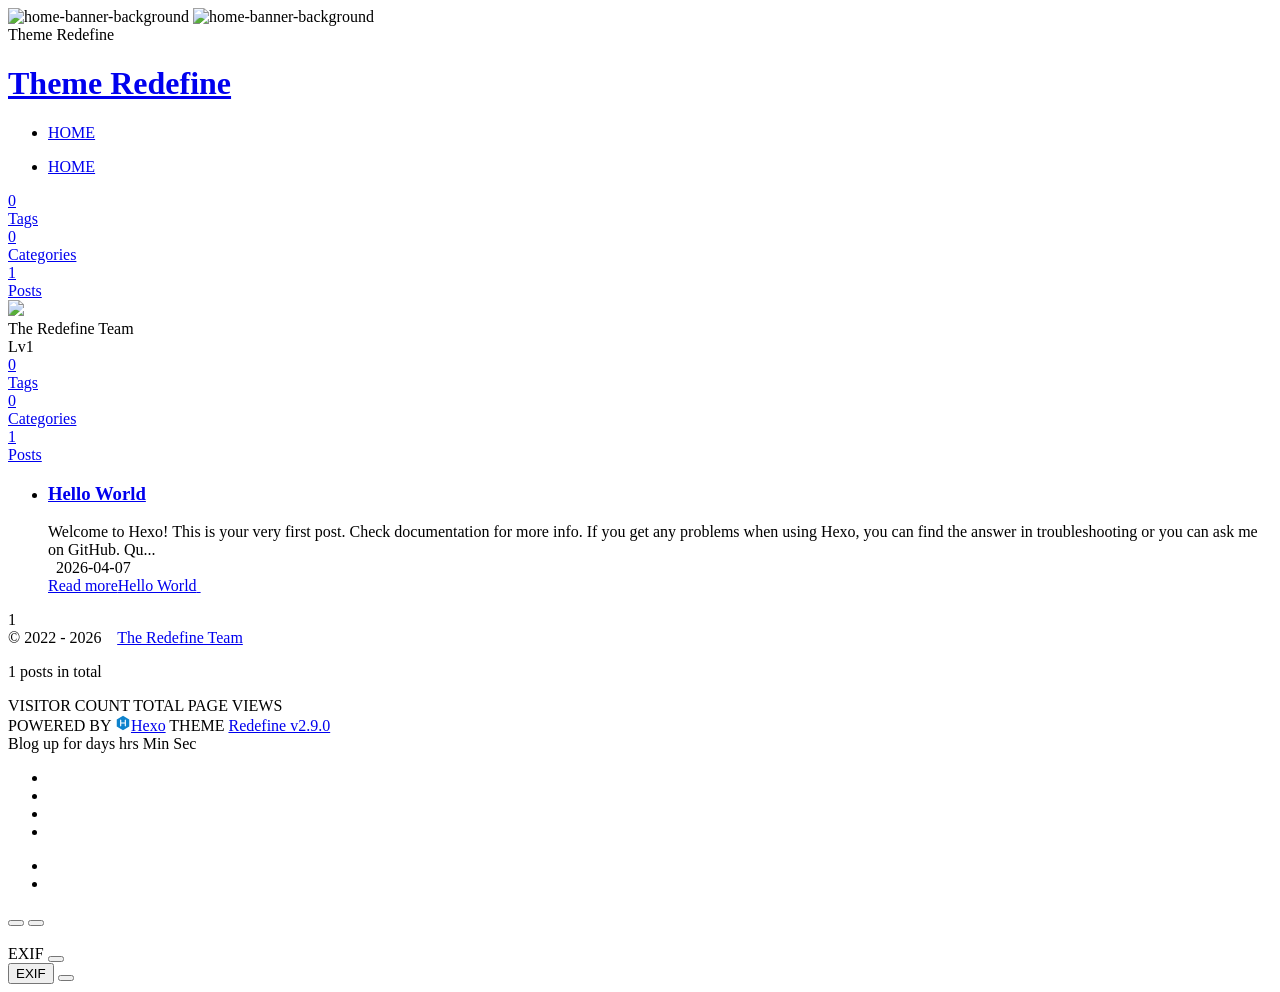
==== index.html @ cef22d6c "Site updated: 2026-04-07 10:39:09" ====
<!DOCTYPE html>
<html lang="en">
<head>
    <meta charset="utf-8">
    <meta name="viewport" content="width=device-width, initial-scale=1">
    <meta name="keywords" content="Hexo Theme Redefine">
    
    
    <meta name="author" content="The Redefine Team">
    
    <!-- Completely eliminate flash of wrong theme -->
    <script>
        (function() {
            const THEME_KEY = "REDEFINE-THEME-STATUS";
            const DARK = "dark", LIGHT = "light";
            
            // Get preferred theme
            function getTheme() {
                try {
                    const saved = localStorage.getItem(THEME_KEY);
                    if (saved) {
                        const { isDark } = JSON.parse(saved);
                        return isDark ? DARK : LIGHT;
                    }
                } catch (e) {}
                
                return matchMedia("(prefers-color-scheme: dark)").matches ? DARK : LIGHT;
            }
            
            // Apply theme to document
            function applyTheme(theme) {
                const isDark = theme === DARK;
                const root = document.documentElement;
                
                // Set classes for compatibility
                root.classList.add(theme);
                root.classList.remove(isDark ? LIGHT : DARK);
                root.style.colorScheme = theme;
            }
            
            // Initial application
            const theme = getTheme();
            applyTheme(theme);
            
            // Listen for system preference changes
            matchMedia("(prefers-color-scheme: dark)").addEventListener("change", ({ matches }) => {
                // Only update if using system preference (no localStorage entry)
                if (!localStorage.getItem(THEME_KEY)) {
                    applyTheme(matches ? DARK : LIGHT);
                }
            });
            
            // Set body classes ASAP (before DOMContentLoaded)
            (function() {
                const addBodyClass = () => {
                    const b = document.body;
                    if (!b) return false;
                    b.classList.add(theme + "-mode");
                    return true;
                };

                // Try immediately
                if (addBodyClass()) return;

                // Observe until body exists
                const mo = new MutationObserver(() => {
                    if (addBodyClass()) mo.disconnect();
                });
                mo.observe(document.documentElement, { childList: true, subtree: true });
            })();
        })();
    </script>
    
    <!-- preconnect -->
    <link rel="preconnect" href="https://fonts.googleapis.com">
    <link rel="preconnect" href="https://fonts.gstatic.com" crossorigin>

    
    <!--- Seo Part-->
    
    <link rel="canonical" href="https://auyuyi.github.io/test.website/"/>
    <meta name="robots" content="index,follow">
    <meta name="googlebot" content="index,follow">
    <meta name="revisit-after" content="1 days">
    
    
        
        <meta name="description" content="Hexo Theme Redefine, Redefine Your Hexo Journey.">
<meta property="og:type" content="website">
<meta property="og:title" content="Hexo">
<meta property="og:url" content="https://auyuyi.github.io/test.website/index.html">
<meta property="og:site_name" content="Hexo">
<meta property="og:description" content="Hexo Theme Redefine, Redefine Your Hexo Journey.">
<meta property="og:locale" content="en_US">
<meta property="og:image" content="https://auyuyi.github.io/images/redefine-og.webp">
<meta property="article:author" content="John Doe">
<meta name="twitter:card" content="summary">
<meta name="twitter:image" content="https://auyuyi.github.io/images/redefine-og.webp">
    
    
    <!--- Icon Part-->
    <link rel="icon" type="image/png" href="/test.website/images/redefine-favicon.svg" sizes="192x192">
    <link rel="apple-touch-icon" sizes="180x180" href="/test.website/images/redefine-favicon.svg">
    <meta name="theme-color" content="#A31F34">
    <link rel="shortcut icon" href="/test.website/images/redefine-favicon.svg">
    <!--- Page Info-->
    
    <title>
        
            Theme Redefine - Redefine Your Hexo Journey.
        
    </title>

    
<link rel="stylesheet" href="/test.website/fonts/Chillax/chillax.css">


    <!--- Inject Part-->
    

    
<link rel="stylesheet" href="/test.website/css/style.css">


    
        
<link rel="stylesheet" href="/test.website/css/build/tailwind.css">

    

    
<link rel="stylesheet" href="/test.website/fonts/GeistMono/geist-mono.css">

    
<link rel="stylesheet" href="/test.website/fonts/Geist/geist.css">

    <!--- Font Part-->
    
    
    
    
    
    

    <script id="hexo-configurations">
    window.config = {"hostname":"auyuyi.github.io","root":"/test.website/","language":"en"};
    window.theme = {"articles":{"style":{"font_size":"16px","line_height":1.5,"image_border_radius":"14px","image_alignment":"center","image_caption":false,"link_icon":true,"delete_mask":false,"title_alignment":"left","headings_top_spacing":{"h1":"3.2rem","h2":"2.4rem","h3":"1.9rem","h4":"1.6rem","h5":"1.4rem","h6":"1.3rem"}},"word_count":{"enable":true,"count":true,"min2read":true},"author_label":{"enable":true,"auto":false,"list":[]},"code_block":{"copy":true,"style":"mac","highlight_theme":{"light":"github","dark":"vs2015"},"font":{"enable":false,"family":null,"url":null}},"toc":{"enable":true,"max_depth":3,"number":false,"expand":true,"init_open":true},"copyright":{"enable":true,"default":"cc_by_nc_sa"},"lazyload":true,"pangu_js":false,"recommendation":{"enable":false,"title":"推荐阅读","limit":3,"mobile_limit":2,"placeholder":"/images/wallhaven-wqery6-light.webp","skip_dirs":[]}},"colors":{"primary":"#A31F34","secondary":null,"default_mode":"light"},"global":{"fonts":{"chinese":{"enable":false,"family":null,"url":null},"english":{"enable":false,"family":null,"url":null},"title":{"enable":false,"family":null,"url":null}},"content_max_width":"1000px","sidebar_width":"210px","hover":{"shadow":true,"scale":false},"scroll_progress":{"bar":false,"percentage":true},"website_counter":{"url":"https://cn.vercount.one/js","enable":true,"site_pv":true,"site_uv":true,"post_pv":true},"single_page":true,"preloader":{"enable":false,"custom_message":null},"side_tools":{"gear_rotation":true,"auto_expand":false},"open_graph":{"enable":true,"image":"/images/redefine-og.webp","description":"Hexo Theme Redefine, Redefine Your Hexo Journey."},"google_analytics":{"enable":false,"id":null}},"home_banner":{"enable":true,"style":"fixed","image":{"light":"/images/wallhaven-wqery6-light.webp","dark":"/images/wallhaven-wqery6-dark.webp"},"title":"Theme Redefine","subtitle":{"text":[],"hitokoto":{"enable":false,"show_author":false,"api":"https://v1.hitokoto.cn"},"typing_speed":100,"backing_speed":80,"starting_delay":500,"backing_delay":1500,"loop":true,"smart_backspace":true},"text_color":{"light":"#fff","dark":"#d1d1b6"},"text_style":{"title_size":"2.8rem","subtitle_size":"1.5rem","line_height":1.2},"custom_font":{"enable":false,"family":null,"url":null},"social_links":{"enable":false,"style":"default","links":[{"icon":"fa-brands fa-github","url":null},{"icon":"fa-brands fa-twitter","url":null},{"icon":"fa-solid fa-at","url":"you@example.com"},{"icon":"fa-brands fa-telegram","url":null},{"icon":"/images/custom-icon.svg","url":null}],"qrs":[{"icon":"fa-brands fa-weixin","qr":null},{"icon":"/images/custom-icon.svg","qr":null}]}},"plugins":{"feed":{"enable":false},"aplayer":{"enable":false,"type":"fixed","audios":[{"name":null,"artist":null,"url":null,"cover":null,"lrc":null}]},"mermaid":{"enable":false,"version":"11.4.1","theme":{"light":"default","dark":"dark"}}},"version":"2.9.0","navbar":{"auto_hide":false,"color":{"left":"#f78736","right":"#367df7","transparency":35},"width":{"home":"1200px","pages":"1000px"},"links":{"Home":{"path":"/","icon":"fa-regular fa-house"}},"search":{"enable":false,"preload":true}},"page_templates":{"friends_column":2,"tags_style":"blur","masonry":{"batch_size":12,"initial_batch_size":24}},"home":{"sidebar":{"enable":true,"position":"left","first_item":"menu","announcement":null,"show_on_mobile":true,"links":null},"article_date_format":"auto","excerpt_length":200,"categories":{"enable":true,"limit":3},"tags":{"enable":true,"limit":3}},"footer":{"runtime":true,"icon":"<i class=\"fa-solid fa-heart fa-beat\" style=\"--fa-animation-duration: 0.5s; color: #f54545\"></i>","start":"2022/8/17 11:45:14","statistics":true,"customize":null,"icp":{"enable":false,"number":null,"url":null}},"footerStart":"2022/8/17 11:45:14","mermaid":{"style":{"light":"default","dark":"dark"}}};
    window.lang_ago = {"second":"%s seconds ago","minute":"%s minutes ago","hour":"%s hours ago","day":"%s days ago","week":"%s weeks ago","month":"%s months ago","year":"%s years ago"};
    window.i18n = {"search":"Search...","toc":"On this page","prev":"Prev","next":"Next","prev_posts":"Prev posts","next_posts":"Next posts","page":"Page %d","recent_posts":"Recent Posts","share":"Share","powered_by":"POWERED BY %s","theme":"THEME","rss_feed":"RSS Feed","category":"Category","categories":"Categories","tag":"Tag","tags":"Tags","post":"Post","posts":"Posts","tagcloud":"Tag Cloud","comment":"Comment","comments":"Comments","home":"Home","archive":"Archive","archives":"Archives","top":"TOP","sticky":"Sticky","go-back-home":"Go Back Home","masonry_loading":"Loading photos...","image_viewer":"Image viewer","close":"Close","exif":{"title":"EXIF","cards":{"camera":"Camera","lens":"Lens","exposure":"Exposure","other":"Other"},"fields":{"make":"Brand","model":"Model","date_taken":"Date taken","lens_model":"Lens","focal_length":"Focal length","focus_mode":"Focus mode","shutter":"Shutter","aperture":"Aperture","iso":"ISO","exposure_program":"Exposure program","exposure_compensation":"Exposure compensation","metering_mode":"Metering mode","flash":"Flash","white_balance":"White balance","latitude":"Latitude","longitude":"Longitude","altitude":"Altitude"},"status":{"loading":"Loading...","no_exif":"No EXIF available","library_missing":"EXIF library not loaded","image_source_missing":"Image source unavailable","unavailable":"EXIF unavailable (blocked by CORS or missing metadata)","flag_unavailable":"EXIF unavailable"}},"about":"About","changelog":"Changelog","links":"Links","link":"Link","friends":"Friends","friend":"Friend","timeline":"Timeline","shuoshuo":"Shuoshuo","bookmarks":"Bookmarks","site_uv":"VISITOR COUNT","site_pv":"TOTAL PAGE VIEWS","read_more":"Read more","wordcount":"Words","min2read":"Mins","status":"Status","runtime":"Blog up for","days":"days","hours":"hrs","minutes":"Min","seconds":"Sec","optimized_by":"and Optimized by Evan","rights":"All Rights Reserved","site_posts":"%s posts in total","site_wordcount":"%s words in total","copyright":{"author":"Author","title":"Title","link":"Link","create_time":"Created at","update_time":"Updated at","license_title":"License","license_content":"This work is licensed under %s.","all_rights_reserved":"All Rights Reserved &#169; %s","public_domain":"This work is in the public domain."},"ago":{"second":"%s seconds ago","minute":"%s minutes ago","hour":"%s hours ago","day":"%s days ago","week":"%s weeks ago","month":"%s months ago","year":"%s years ago"},"create_time":"Created","update_time":"Updated","expired":"This post is written %s days ago, and the content may not be up to date."};
    window.data = {"masonry":false};
  </script>
    
    <!--- Fontawesome Part-->
    
<link rel="stylesheet" href="/test.website/fontawesome/fontawesome.min.css">

    
<link rel="stylesheet" href="/test.website/fontawesome/brands.min.css">

    
<link rel="stylesheet" href="/test.website/fontawesome/solid.min.css">

    
<link rel="stylesheet" href="/test.website/fontawesome/regular.min.css">

    
    
    
    
<meta name="generator" content="Hexo 8.1.1"></head>


<body>
	<div class="progress-bar-container">
	

	
	<span class="pjax-progress-bar"></span>
	<!--        <span class="swup-progress-icon">-->
	<!--            <i class="fa-solid fa-circle-notch fa-spin"></i>-->
	<!--        </span>-->
	
</div>

<main class="page-container" id="swup">

	
	
    <style>
        .home-banner-container {
            background: none !important;
        }
        .home-article-item,
        .sidebar-links,
        .sidebar-content,
        a.page-number,
        a.extend,
        .sidebar-links .links:hover,
        .right-bottom-tools,
        footer.footer {
            background-color: var(--background-color-transparent-80) !important;
        }
        .right-bottom-tools:hover,
        a.page-number:hover,
        a.extend:hover {
            background-color: var(--primary-color) !important;
        }
        .site-info,
        .home-article-sticky-label {
            background-color: var(--background-color-transparent-15) !important;
        }
        .home-article-sticky-label {
            backdrop-filter: none !important;
        }
    </style>
    <div class="home-banner-background transition-fade fixed top-0 left-0 w-screen h-screen scale-125 sm:scale-110 box-border will-change-transform bg-cover">
        <img src="/test.website/images/wallhaven-wqery6-light.webp" alt="home-banner-background" class="w-full h-full object-cover dark:hidden">
        <img src="/test.website/images/wallhaven-wqery6-dark.webp" alt="home-banner-background" class="w-full h-full object-cover hidden dark:block">
    </div>


<div class="home-banner-container flex justify-center items-center transition-fade relative">
    
    <div class="content mt-8 flex flex-col justify-center items-center transition-fade-down">
        <div class="description flex flex-col justify-center items-center w-screen font-medium text-center"
        
        >
            Theme Redefine
            
            
            
            
            
        </div>
        
    </div>
    <style>
        /* Mobile-specific QR code styles */
        .qr-toggle-item.qr-active .qr-popup {
            visibility: visible !important;
            opacity: 1 !important;
            transform: translateY(0) !important;
        }
        
        /* Prevent button from staying in focus/hover state on mobile */
        @media (hover: none) and (pointer: coarse) {
            .qr-toggle-item:focus,
            .qr-toggle-item:hover {
                background-color: transparent;
            }
            
            .qr-toggle-item .qr-trigger:focus,
            .qr-toggle-item .qr-trigger:hover {
                background-color: transparent;
                color: inherit;
            }
            
            /* Only show active state when explicitly toggled */
            .qr-popup {
                visibility: hidden !important;
                opacity: 0 !important;
            }
        }
    </style>
</div>

	

	<div class="main-content-container flex flex-col justify-between min-h-dvh">
		<div class="main-content-header">
			<header class="navbar-container px-6 md:px-12">
    <div class="navbar-content transition-navbar has-home-banner">
        <div class="left">
            
            <a class="logo-title" href="/test.website/">
                <h1>
                Theme Redefine
                </h1>
            </a>
        </div>

        <div class="right">
            <!-- PC -->
            <div class="desktop">
                <ul class="navbar-list">
                    
                        
                            

                            <li class="navbar-item">
                                <!-- Menu -->
                                <a class="active"
                                   href="/test.website/"
                                        >
                                    <i class="fa-regular fa-house fa-fw"></i>
                                    HOME
                                    
                                </a>

                                <!-- Submenu -->
                                
                            </li>
                    
                    
                </ul>
            </div>
            <!-- Mobile -->
            <div class="mobile">
                
                <div class="icon-item navbar-bar">
                    <div class="navbar-bar-middle"></div>
                </div>
            </div>
        </div>
    </div>

    <!-- Mobile sheet -->
    <div class="navbar-drawer h-dvh w-full absolute top-0 left-0 bg-background-color flex flex-col justify-between">
        <ul class="drawer-navbar-list flex flex-col px-4 justify-center items-start">
            
                
                    

                    <li class="drawer-navbar-item text-base my-1.5 flex flex-col w-full">
                        
                        <a class="py-1.5 px-2 flex flex-row items-center justify-between gap-1 hover:!text-primary active:!text-primary text-2xl font-semibold group border-b border-border-color hover:border-primary w-full active"
                           href="/test.website/"
                        >
                            <span>
                                HOME
                            </span>
                            
                                <i class="fa-regular fa-house fa-sm fa-fw"></i>
                            
                        </a>
                        

                        
                    </li>
            

            
            
        </ul>

        <div class="statistics flex justify-around my-2.5">
    <a class="item tag-count-item flex flex-col justify-center items-center w-20" href="/test.website/tags">
        <div class="number text-2xl sm:text-xl text-second-text-color font-semibold">0</div>
        <div class="label text-third-text-color text-sm">Tags</div>
    </a>
    <a class="item tag-count-item flex flex-col justify-center items-center w-20" href="/test.website/categories">
        <div class="number text-2xl sm:text-xl text-second-text-color font-semibold">0</div>
        <div class="label text-third-text-color text-sm">Categories</div>
    </a>
    <a class="item tag-count-item flex flex-col justify-center items-center w-20" href="/test.website/archives">
        <div class="number text-2xl sm:text-xl text-second-text-color font-semibold">1</div>
        <div class="label text-third-text-color text-sm">Posts</div>
    </a>
</div>
    </div>

    <div class="window-mask"></div>

</header>


		</div>

		<div class="main-content-body transition-fade-up">
			
			<div class="home-sidebar-container">
    <div class="sticky-container sticky">
        
        
            
            <div class="sidebar-content" >
                <div class="avatar flex justify-center">
    <img src="/test.website/images/redefine-avatar.svg">
</div>
                <div class="author flex flex-col justify-center my-2.5 mx-0">
    <div class="name">The Redefine Team</div>
    
        <div class="label">Lv1</div>
    
</div>
                <div class="statistics flex justify-around my-2.5">
    <a class="item tag-count-item flex flex-col justify-center items-center w-20" href="/test.website/tags">
        <div class="number text-2xl sm:text-xl text-second-text-color font-semibold">0</div>
        <div class="label text-third-text-color text-sm">Tags</div>
    </a>
    <a class="item tag-count-item flex flex-col justify-center items-center w-20" href="/test.website/categories">
        <div class="number text-2xl sm:text-xl text-second-text-color font-semibold">0</div>
        <div class="label text-third-text-color text-sm">Categories</div>
    </a>
    <a class="item tag-count-item flex flex-col justify-center items-center w-20" href="/test.website/archives">
        <div class="number text-2xl sm:text-xl text-second-text-color font-semibold">1</div>
        <div class="label text-third-text-color text-sm">Posts</div>
    </a>
</div>
            </div>
        

    </div>
</div>

			

			<div class="main-content">
				<div class="home-content-container">
    <ul class="home-article-list">
        
            <li class="home-article-item">

                

                

                
                <div class="flex flex-col gap-5 px-7 pb-7 pt-7">
                    <h3 class="home-article-title">
                        <a href="/test.website/2026/04/07/hello-world/">
                            Hello World
                        </a>
                    </h3>

                    <div class="home-article-content markdown-body">
                        
                            
                            Welcome to Hexo! This is your very first post. Check documentation for more info. If you get any problems when using Hexo, you can find the answer in troubleshooting or you can ask me on GitHub.
Qu...
                        
                    </div>

                    <div class="home-article-meta-info-container">
    <div class="home-article-meta-info">
        <span><i class="fa-solid fa-calendars"></i>&nbsp;
            <span class="home-article-date" data-date="Tue Apr 07 2026 10:11:32 GMT-0400">
                
                    2026-04-07
                
            </span>
        </span>
        
        
    </div>

    <a href="/test.website/2026/04/07/hello-world/">Read more<span class="seo-reader-text">Hello World</span>&nbsp;<i class="fa-solid fa-angle-right"></i></a>
</div>

                </div>
            </li>
        
    </ul>

    <div class="home-paginator px-7 py-5">
        <div class="paginator">
	<span class="page-number current">1</span>
</div>
  
    </div>
</div>

			</div>

			
		</div>

		<div class="main-content-footer">
			<footer class="footer mt-5 py-5 h-auto text-base text-third-text-color relative border-t-2 border-t-border-color">
    <div class="info-container py-3 text-center">
        
        <div class="text-center">
            &copy;
            
              <span>2022</span>
              -
            
            2026&nbsp;&nbsp;<i class="fa-solid fa-heart fa-beat" style="--fa-animation-duration: 0.5s; color: #f54545"></i>&nbsp;&nbsp;<a href="/test.website/">The Redefine Team</a>
            
                
                <p class="post-count space-x-0.5">
                    <span>
                        1 posts in total
                    </span>
                    
                </p>
            
        </div>
        
            <script data-swup-reload-script src="https://cn.vercount.one/js"></script>
            <div class="relative text-center lg:absolute lg:right-[20px] lg:top-1/2 lg:-translate-y-1/2 lg:text-right">
                
                    <span id="busuanzi_container_site_uv" class="lg:!block">
                        <span class="text-sm">VISITOR COUNT</span>
                        <span id="busuanzi_value_site_uv"></span>
                    </span>
                
                
                    <span id="busuanzi_container_site_pv" class="lg:!block">
                        <span class="text-sm">TOTAL PAGE VIEWS</span>
                        <span id="busuanzi_value_site_pv"></span>
                    </span>
                
            </div>
        
        <div class="relative text-center lg:absolute lg:left-[20px] lg:top-1/2 lg:-translate-y-1/2 lg:text-left">
            <span class="lg:block text-sm">POWERED BY <?xml version="1.0" encoding="utf-8"?><!DOCTYPE svg PUBLIC "-//W3C//DTD SVG 1.1//EN" "http://www.w3.org/Graphics/SVG/1.1/DTD/svg11.dtd"><svg class="relative top-[2px] inline-block align-baseline" version="1.1" id="圖層_1" xmlns="http://www.w3.org/2000/svg" xmlns:xlink="http://www.w3.org/1999/xlink" x="0px" y="0px" width="1rem" height="1rem" viewBox="0 0 512 512" enable-background="new 0 0 512 512" xml:space="preserve"><path fill="#0E83CD" d="M256.4,25.8l-200,115.5L56,371.5l199.6,114.7l200-115.5l0.4-230.2L256.4,25.8z M349,354.6l-18.4,10.7l-18.6-11V275H200v79.6l-18.4,10.7l-18.6-11v-197l18.5-10.6l18.5,10.8V237h112v-79.6l18.5-10.6l18.5,10.8V354.6z"/></svg><a target="_blank" class="text-base" href="https://hexo.io">Hexo</a></span>
            <span class="text-sm lg:block">THEME&nbsp;<a class="text-base" target="_blank" href="https://github.com/EvanNotFound/hexo-theme-redefine">Redefine v2.9.0</a></span>
        </div>
        
        
            <div>
                Blog up for <span class="odometer" id="runtime_days" ></span> days <span class="odometer" id="runtime_hours"></span> hrs <span class="odometer" id="runtime_minutes"></span> Min <span class="odometer" id="runtime_seconds"></span> Sec
            </div>
        
        
            <script data-swup-reload-script>
                try {
                    function odometer_init() {
                    const elements = document.querySelectorAll('.odometer');
                    elements.forEach(el => {
                        new Odometer({
                            el,
                            format: '( ddd).dd',
                            duration: 200
                        });
                    });
                    }
                    odometer_init();
                } catch (error) {}
            </script>
        
        
        
    </div>  
</footer>
		</div>
	</div>

	

	<div class="right-side-tools-container">
		<div class="side-tools-container">
	<ul class="hidden-tools-list">
		<li class="right-bottom-tools tool-font-adjust-plus flex justify-center items-center">
			<i class="fa-regular fa-magnifying-glass-plus"></i>
		</li>

		<li class="right-bottom-tools tool-font-adjust-minus flex justify-center items-center">
			<i class="fa-regular fa-magnifying-glass-minus"></i>
		</li>

		<li class="right-bottom-tools tool-dark-light-toggle flex justify-center items-center">
			<i class="fa-regular fa-moon"></i>
		</li>

		<!-- rss -->
		

		

		<li class="right-bottom-tools tool-scroll-to-bottom flex justify-center items-center">
			<i class="fa-regular fa-arrow-down"></i>
		</li>
	</ul>

	<ul class="visible-tools-list">
		<li class="right-bottom-tools toggle-tools-list flex justify-center items-center">
			<i class="fa-regular fa-cog fa-spin"></i>
		</li>
		
		<li class="right-bottom-tools tool-scroll-to-top flex justify-center items-center">
			<i class="arrow-up fas fa-arrow-up"></i>
			<span class="percent"></span>
		</li>
		
		
	</ul>
</div>
	</div>

	<div class="image-viewer-container" role="dialog" aria-modal="true" aria-label="Image viewer">
	<button class="image-viewer-close" type="button" aria-label="Close">
		<i class="fa-solid fa-xmark"></i>
	</button>
	<button class="image-viewer-prev" type="button" aria-label="Prev">
		<i class="fa-solid fa-chevron-left"></i>
	</button>
	<div class="image-viewer-frame">
		<img src="" alt="">
	</div>
	<div class="image-viewer-exif-panel hidden absolute left-1/2 bottom-20 -translate-x-1/2 w-[min(92vw,420px)] max-h-[60vh] overflow-hidden rounded-2xl bg-background-color-transparent-80 p-4 text-left shadow-redefine-flat backdrop-blur-md" role="dialog" aria-label="EXIF" aria-hidden="true">
		<div class="flex items-center justify-between mb-3">
			<span class="text-sm font-semibold text-first-text-color">EXIF</span>
			<button class="image-viewer-exif-close flex h-8 w-8 items-center justify-center rounded-full bg-background-color-transparent-80 text-first-text-color transition hover:bg-background-color-transparent-40" type="button" aria-label="Close">
				<i class="fa-solid fa-xmark text-[0.65rem]"></i>
			</button>
		</div>
		<div class="image-viewer-exif-cards grid grid-cols-1 sm:grid-cols-2 gap-3 max-h-[50vh] overflow-y-auto pr-1 scrollbar-hide"></div>
		<template class="image-viewer-exif-card-template">
			<div class="rounded-lg bg-background-color-transparent-40 px-3 py-2">
				<div class="image-viewer-exif-card-header flex items-center gap-2 mb-1">
					<i class="image-viewer-exif-card-icon fa-solid fa-circle-info text-xs text-third-text-color"></i>
					<div class="image-viewer-exif-card-title text-xs font-semibold text-first-text-color"></div>
				</div>
				<div class="image-viewer-exif-card-items flex flex-col gap-1"></div>
			</div>
		</template>
	</div>
	<button class="image-viewer-exif-toggle flex items-center gap-2 hidden absolute left-1/2 bottom-6 -translate-x-1/2 rounded-full border border-border-color bg-background-color-transparent-80 px-4 py-2 text-first-text-color backdrop-blur-md transition hover:bg-background-color-transparent-40" type="button" aria-label="EXIF" aria-expanded="false">
		<i class="fa-solid fa-circle-info text-xs"></i>
		<span class="text-xs font-semibold uppercase tracking-wider">EXIF</span>
	</button>
	<button class="image-viewer-next" type="button" aria-label="Next">
		<i class="fa-solid fa-chevron-right"></i>
	</button>
</div>


	

</main>



<script src="/test.website/js/build/libs/Swup.min.js"></script>

<script src="/test.website/js/build/libs/SwupSlideTheme.min.js"></script>

<script src="/test.website/js/build/libs/SwupScriptsPlugin.min.js"></script>

<script src="/test.website/js/build/libs/SwupProgressPlugin.min.js"></script>

<script src="/test.website/js/build/libs/SwupScrollPlugin.min.js"></script>

<script src="/test.website/js/build/libs/SwupPreloadPlugin.min.js"></script>

<script>
    window.swup = new Swup({
        plugins: [
            new SwupScriptsPlugin({
                optin: true,
            }),
            new SwupProgressPlugin(),
            new SwupScrollPlugin({
                offset: 80,
            }),
            new SwupSlideTheme({
                mainElement: ".main-content-body",
            }),
            new SwupPreloadPlugin(),
        ],
        containers: ["#swup"],
    });

    window.dispatchEvent(
        new CustomEvent("redefine:swup:ready", {
            detail: {
                swup: window.swup,
            },
        }),
    );
</script>




	
<script src="/test.website/js/build/main.js" type="module"></script>



    
<script src="/test.website/js/build/libs/odometer.min.js"></script>

    
<link rel="stylesheet" href="/test.website/assets/odometer-theme-minimal.css">















<script src="/test.website/js/build/libs/moment-with-locales.min.js" data-swup-reload-script=""></script>



	
</body>

</html>
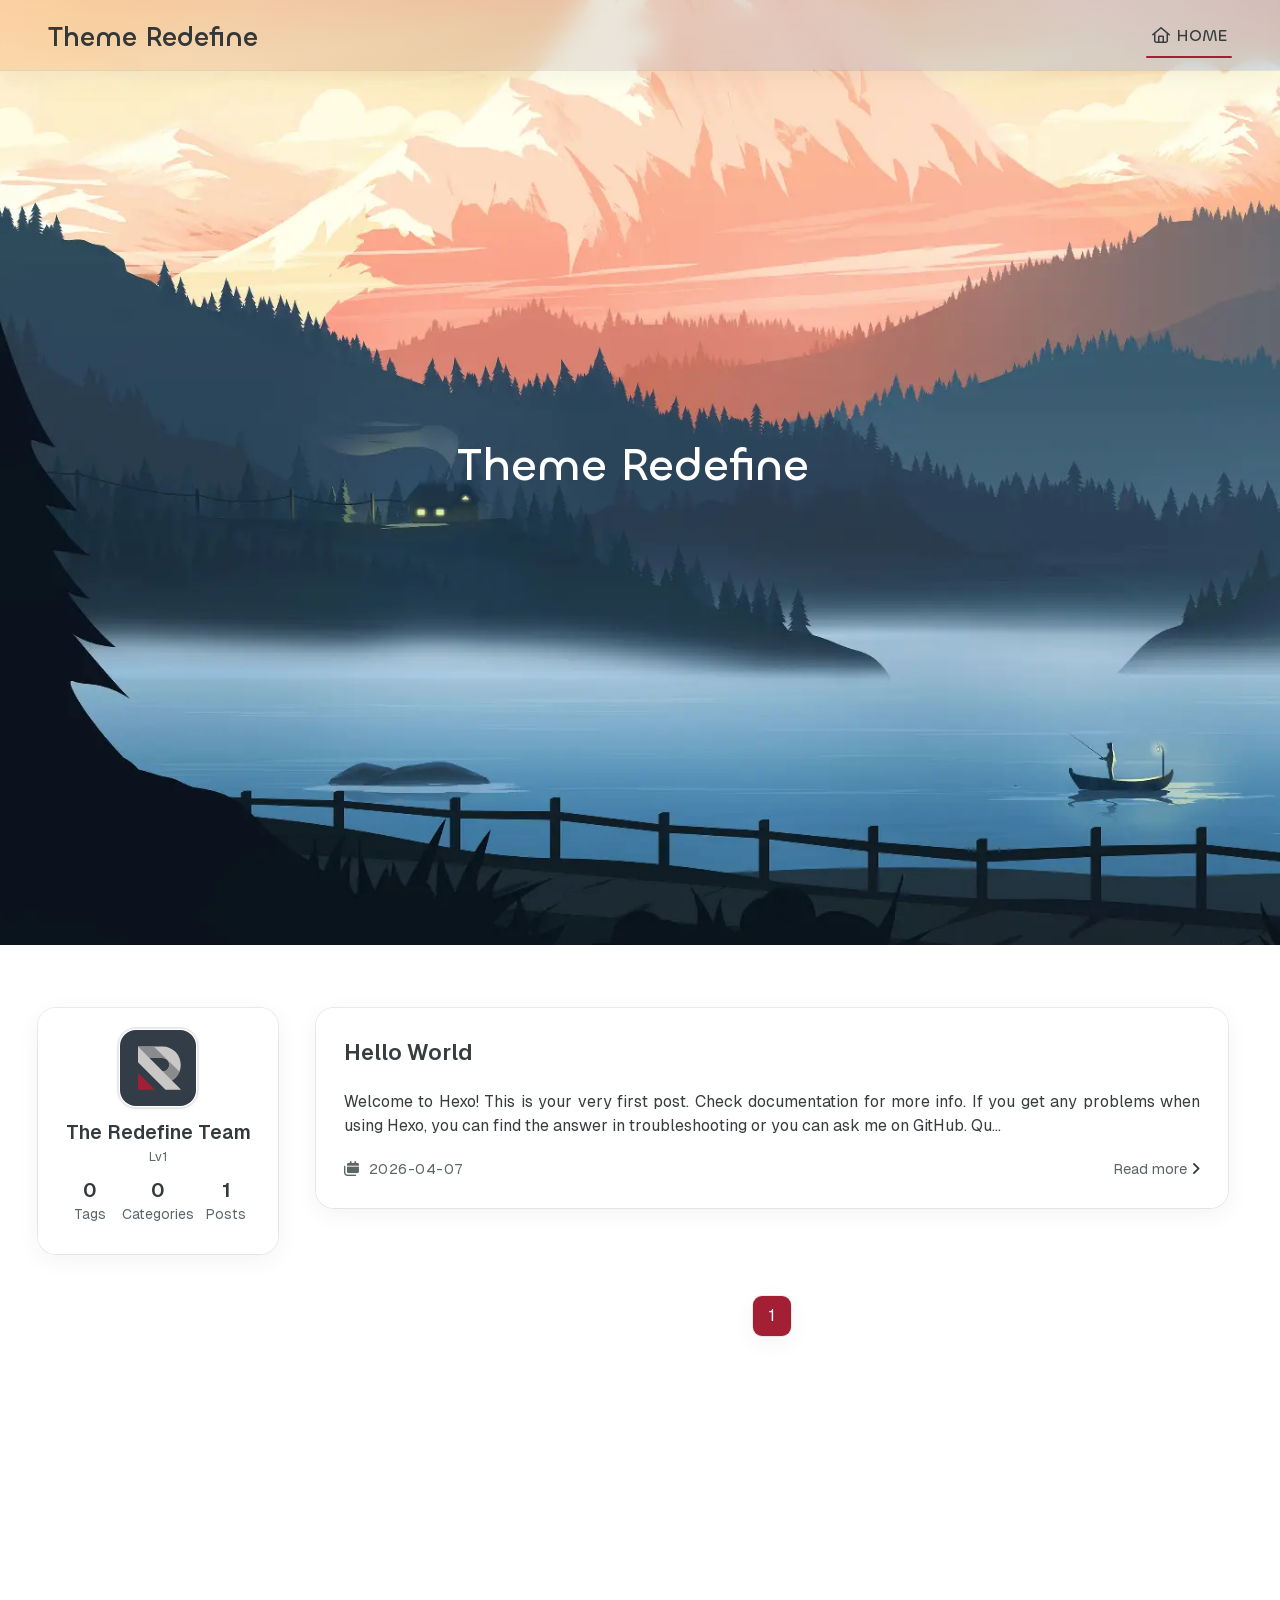
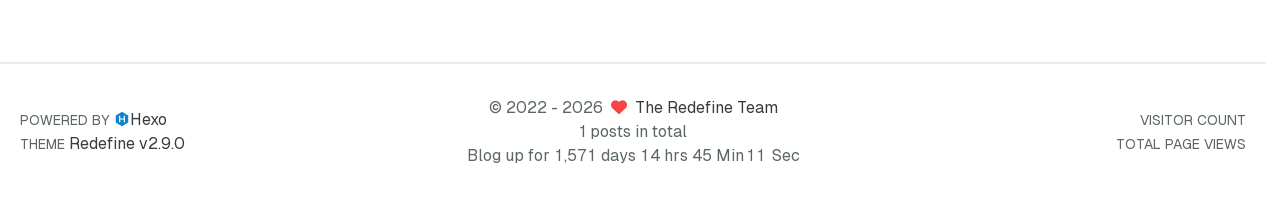
==== commit a721a51b: "Site updated: 2026-04-07 10:49:02" ====
--- a/index.html
+++ b/index.html
@@ -78,7 +78,7 @@
     
     <!--- Seo Part-->
     
-    <link rel="canonical" href="https://auyuyi.github.io/test.website/"/>
+    <link rel="canonical" href="https://auyiuyi.online/"/>
     <meta name="robots" content="index,follow">
     <meta name="googlebot" content="index,follow">
     <meta name="revisit-after" content="1 days">
@@ -88,21 +88,21 @@
         <meta name="description" content="Hexo Theme Redefine, Redefine Your Hexo Journey.">
 <meta property="og:type" content="website">
 <meta property="og:title" content="Hexo">
-<meta property="og:url" content="https://auyuyi.github.io/test.website/index.html">
+<meta property="og:url" content="https://auyiuyi.online/index.html">
 <meta property="og:site_name" content="Hexo">
 <meta property="og:description" content="Hexo Theme Redefine, Redefine Your Hexo Journey.">
 <meta property="og:locale" content="en_US">
-<meta property="og:image" content="https://auyuyi.github.io/images/redefine-og.webp">
+<meta property="og:image" content="https://auyiuyi.online/images/redefine-og.webp">
 <meta property="article:author" content="John Doe">
 <meta name="twitter:card" content="summary">
-<meta name="twitter:image" content="https://auyuyi.github.io/images/redefine-og.webp">
+<meta name="twitter:image" content="https://auyiuyi.online/images/redefine-og.webp">
     
     
     <!--- Icon Part-->
-    <link rel="icon" type="image/png" href="/test.website/images/redefine-favicon.svg" sizes="192x192">
-    <link rel="apple-touch-icon" sizes="180x180" href="/test.website/images/redefine-favicon.svg">
+    <link rel="icon" type="image/png" href="/images/redefine-favicon.svg" sizes="192x192">
+    <link rel="apple-touch-icon" sizes="180x180" href="/images/redefine-favicon.svg">
     <meta name="theme-color" content="#A31F34">
-    <link rel="shortcut icon" href="/test.website/images/redefine-favicon.svg">
+    <link rel="shortcut icon" href="/images/redefine-favicon.svg">
     <!--- Page Info-->
     
     <title>
@@ -112,27 +112,27 @@
     </title>
 
     
-<link rel="stylesheet" href="/test.website/fonts/Chillax/chillax.css">
+<link rel="stylesheet" href="/fonts/Chillax/chillax.css">
 
 
     <!--- Inject Part-->
     
 
     
-<link rel="stylesheet" href="/test.website/css/style.css">
-
-
-    
-        
-<link rel="stylesheet" href="/test.website/css/build/tailwind.css">
-
-    
-
-    
-<link rel="stylesheet" href="/test.website/fonts/GeistMono/geist-mono.css">
-
-    
-<link rel="stylesheet" href="/test.website/fonts/Geist/geist.css">
+<link rel="stylesheet" href="/css/style.css">
+
+
+    
+        
+<link rel="stylesheet" href="/css/build/tailwind.css">
+
+    
+
+    
+<link rel="stylesheet" href="/fonts/GeistMono/geist-mono.css">
+
+    
+<link rel="stylesheet" href="/fonts/Geist/geist.css">
 
     <!--- Font Part-->
     
@@ -143,7 +143,7 @@
     
 
     <script id="hexo-configurations">
-    window.config = {"hostname":"auyuyi.github.io","root":"/test.website/","language":"en"};
+    window.config = {"hostname":"auyiuyi.online","root":"/","language":"en"};
     window.theme = {"articles":{"style":{"font_size":"16px","line_height":1.5,"image_border_radius":"14px","image_alignment":"center","image_caption":false,"link_icon":true,"delete_mask":false,"title_alignment":"left","headings_top_spacing":{"h1":"3.2rem","h2":"2.4rem","h3":"1.9rem","h4":"1.6rem","h5":"1.4rem","h6":"1.3rem"}},"word_count":{"enable":true,"count":true,"min2read":true},"author_label":{"enable":true,"auto":false,"list":[]},"code_block":{"copy":true,"style":"mac","highlight_theme":{"light":"github","dark":"vs2015"},"font":{"enable":false,"family":null,"url":null}},"toc":{"enable":true,"max_depth":3,"number":false,"expand":true,"init_open":true},"copyright":{"enable":true,"default":"cc_by_nc_sa"},"lazyload":true,"pangu_js":false,"recommendation":{"enable":false,"title":"推荐阅读","limit":3,"mobile_limit":2,"placeholder":"/images/wallhaven-wqery6-light.webp","skip_dirs":[]}},"colors":{"primary":"#A31F34","secondary":null,"default_mode":"light"},"global":{"fonts":{"chinese":{"enable":false,"family":null,"url":null},"english":{"enable":false,"family":null,"url":null},"title":{"enable":false,"family":null,"url":null}},"content_max_width":"1000px","sidebar_width":"210px","hover":{"shadow":true,"scale":false},"scroll_progress":{"bar":false,"percentage":true},"website_counter":{"url":"https://cn.vercount.one/js","enable":true,"site_pv":true,"site_uv":true,"post_pv":true},"single_page":true,"preloader":{"enable":false,"custom_message":null},"side_tools":{"gear_rotation":true,"auto_expand":false},"open_graph":{"enable":true,"image":"/images/redefine-og.webp","description":"Hexo Theme Redefine, Redefine Your Hexo Journey."},"google_analytics":{"enable":false,"id":null}},"home_banner":{"enable":true,"style":"fixed","image":{"light":"/images/wallhaven-wqery6-light.webp","dark":"/images/wallhaven-wqery6-dark.webp"},"title":"Theme Redefine","subtitle":{"text":[],"hitokoto":{"enable":false,"show_author":false,"api":"https://v1.hitokoto.cn"},"typing_speed":100,"backing_speed":80,"starting_delay":500,"backing_delay":1500,"loop":true,"smart_backspace":true},"text_color":{"light":"#fff","dark":"#d1d1b6"},"text_style":{"title_size":"2.8rem","subtitle_size":"1.5rem","line_height":1.2},"custom_font":{"enable":false,"family":null,"url":null},"social_links":{"enable":false,"style":"default","links":[{"icon":"fa-brands fa-github","url":null},{"icon":"fa-brands fa-twitter","url":null},{"icon":"fa-solid fa-at","url":"you@example.com"},{"icon":"fa-brands fa-telegram","url":null},{"icon":"/images/custom-icon.svg","url":null}],"qrs":[{"icon":"fa-brands fa-weixin","qr":null},{"icon":"/images/custom-icon.svg","qr":null}]}},"plugins":{"feed":{"enable":false},"aplayer":{"enable":false,"type":"fixed","audios":[{"name":null,"artist":null,"url":null,"cover":null,"lrc":null}]},"mermaid":{"enable":false,"version":"11.4.1","theme":{"light":"default","dark":"dark"}}},"version":"2.9.0","navbar":{"auto_hide":false,"color":{"left":"#f78736","right":"#367df7","transparency":35},"width":{"home":"1200px","pages":"1000px"},"links":{"Home":{"path":"/","icon":"fa-regular fa-house"}},"search":{"enable":false,"preload":true}},"page_templates":{"friends_column":2,"tags_style":"blur","masonry":{"batch_size":12,"initial_batch_size":24}},"home":{"sidebar":{"enable":true,"position":"left","first_item":"menu","announcement":null,"show_on_mobile":true,"links":null},"article_date_format":"auto","excerpt_length":200,"categories":{"enable":true,"limit":3},"tags":{"enable":true,"limit":3}},"footer":{"runtime":true,"icon":"<i class=\"fa-solid fa-heart fa-beat\" style=\"--fa-animation-duration: 0.5s; color: #f54545\"></i>","start":"2022/8/17 11:45:14","statistics":true,"customize":null,"icp":{"enable":false,"number":null,"url":null}},"footerStart":"2022/8/17 11:45:14","mermaid":{"style":{"light":"default","dark":"dark"}}};
     window.lang_ago = {"second":"%s seconds ago","minute":"%s minutes ago","hour":"%s hours ago","day":"%s days ago","week":"%s weeks ago","month":"%s months ago","year":"%s years ago"};
     window.i18n = {"search":"Search...","toc":"On this page","prev":"Prev","next":"Next","prev_posts":"Prev posts","next_posts":"Next posts","page":"Page %d","recent_posts":"Recent Posts","share":"Share","powered_by":"POWERED BY %s","theme":"THEME","rss_feed":"RSS Feed","category":"Category","categories":"Categories","tag":"Tag","tags":"Tags","post":"Post","posts":"Posts","tagcloud":"Tag Cloud","comment":"Comment","comments":"Comments","home":"Home","archive":"Archive","archives":"Archives","top":"TOP","sticky":"Sticky","go-back-home":"Go Back Home","masonry_loading":"Loading photos...","image_viewer":"Image viewer","close":"Close","exif":{"title":"EXIF","cards":{"camera":"Camera","lens":"Lens","exposure":"Exposure","other":"Other"},"fields":{"make":"Brand","model":"Model","date_taken":"Date taken","lens_model":"Lens","focal_length":"Focal length","focus_mode":"Focus mode","shutter":"Shutter","aperture":"Aperture","iso":"ISO","exposure_program":"Exposure program","exposure_compensation":"Exposure compensation","metering_mode":"Metering mode","flash":"Flash","white_balance":"White balance","latitude":"Latitude","longitude":"Longitude","altitude":"Altitude"},"status":{"loading":"Loading...","no_exif":"No EXIF available","library_missing":"EXIF library not loaded","image_source_missing":"Image source unavailable","unavailable":"EXIF unavailable (blocked by CORS or missing metadata)","flag_unavailable":"EXIF unavailable"}},"about":"About","changelog":"Changelog","links":"Links","link":"Link","friends":"Friends","friend":"Friend","timeline":"Timeline","shuoshuo":"Shuoshuo","bookmarks":"Bookmarks","site_uv":"VISITOR COUNT","site_pv":"TOTAL PAGE VIEWS","read_more":"Read more","wordcount":"Words","min2read":"Mins","status":"Status","runtime":"Blog up for","days":"days","hours":"hrs","minutes":"Min","seconds":"Sec","optimized_by":"and Optimized by Evan","rights":"All Rights Reserved","site_posts":"%s posts in total","site_wordcount":"%s words in total","copyright":{"author":"Author","title":"Title","link":"Link","create_time":"Created at","update_time":"Updated at","license_title":"License","license_content":"This work is licensed under %s.","all_rights_reserved":"All Rights Reserved &#169; %s","public_domain":"This work is in the public domain."},"ago":{"second":"%s seconds ago","minute":"%s minutes ago","hour":"%s hours ago","day":"%s days ago","week":"%s weeks ago","month":"%s months ago","year":"%s years ago"},"create_time":"Created","update_time":"Updated","expired":"This post is written %s days ago, and the content may not be up to date."};
@@ -152,16 +152,16 @@
     
     <!--- Fontawesome Part-->
     
-<link rel="stylesheet" href="/test.website/fontawesome/fontawesome.min.css">
-
-    
-<link rel="stylesheet" href="/test.website/fontawesome/brands.min.css">
-
-    
-<link rel="stylesheet" href="/test.website/fontawesome/solid.min.css">
-
-    
-<link rel="stylesheet" href="/test.website/fontawesome/regular.min.css">
+<link rel="stylesheet" href="/fontawesome/fontawesome.min.css">
+
+    
+<link rel="stylesheet" href="/fontawesome/brands.min.css">
+
+    
+<link rel="stylesheet" href="/fontawesome/solid.min.css">
+
+    
+<link rel="stylesheet" href="/fontawesome/regular.min.css">
 
     
     
@@ -214,8 +214,8 @@
         }
     </style>
     <div class="home-banner-background transition-fade fixed top-0 left-0 w-screen h-screen scale-125 sm:scale-110 box-border will-change-transform bg-cover">
-        <img src="/test.website/images/wallhaven-wqery6-light.webp" alt="home-banner-background" class="w-full h-full object-cover dark:hidden">
-        <img src="/test.website/images/wallhaven-wqery6-dark.webp" alt="home-banner-background" class="w-full h-full object-cover hidden dark:block">
+        <img src="/images/wallhaven-wqery6-light.webp" alt="home-banner-background" class="w-full h-full object-cover dark:hidden">
+        <img src="/images/wallhaven-wqery6-dark.webp" alt="home-banner-background" class="w-full h-full object-cover hidden dark:block">
     </div>
 
 
@@ -272,7 +272,7 @@
     <div class="navbar-content transition-navbar has-home-banner">
         <div class="left">
             
-            <a class="logo-title" href="/test.website/">
+            <a class="logo-title" href="/">
                 <h1>
                 Theme Redefine
                 </h1>
@@ -290,7 +290,7 @@
                             <li class="navbar-item">
                                 <!-- Menu -->
                                 <a class="active"
-                                   href="/test.website/"
+                                   href="/"
                                         >
                                     <i class="fa-regular fa-house fa-fw"></i>
                                     HOME
@@ -324,7 +324,7 @@
                     <li class="drawer-navbar-item text-base my-1.5 flex flex-col w-full">
                         
                         <a class="py-1.5 px-2 flex flex-row items-center justify-between gap-1 hover:!text-primary active:!text-primary text-2xl font-semibold group border-b border-border-color hover:border-primary w-full active"
-                           href="/test.website/"
+                           href="/"
                         >
                             <span>
                                 HOME
@@ -344,15 +344,15 @@
         </ul>
 
         <div class="statistics flex justify-around my-2.5">
-    <a class="item tag-count-item flex flex-col justify-center items-center w-20" href="/test.website/tags">
+    <a class="item tag-count-item flex flex-col justify-center items-center w-20" href="/tags">
         <div class="number text-2xl sm:text-xl text-second-text-color font-semibold">0</div>
         <div class="label text-third-text-color text-sm">Tags</div>
     </a>
-    <a class="item tag-count-item flex flex-col justify-center items-center w-20" href="/test.website/categories">
+    <a class="item tag-count-item flex flex-col justify-center items-center w-20" href="/categories">
         <div class="number text-2xl sm:text-xl text-second-text-color font-semibold">0</div>
         <div class="label text-third-text-color text-sm">Categories</div>
     </a>
-    <a class="item tag-count-item flex flex-col justify-center items-center w-20" href="/test.website/archives">
+    <a class="item tag-count-item flex flex-col justify-center items-center w-20" href="/archives">
         <div class="number text-2xl sm:text-xl text-second-text-color font-semibold">1</div>
         <div class="label text-third-text-color text-sm">Posts</div>
     </a>
@@ -375,7 +375,7 @@
             
             <div class="sidebar-content" >
                 <div class="avatar flex justify-center">
-    <img src="/test.website/images/redefine-avatar.svg">
+    <img src="/images/redefine-avatar.svg">
 </div>
                 <div class="author flex flex-col justify-center my-2.5 mx-0">
     <div class="name">The Redefine Team</div>
@@ -384,15 +384,15 @@
     
 </div>
                 <div class="statistics flex justify-around my-2.5">
-    <a class="item tag-count-item flex flex-col justify-center items-center w-20" href="/test.website/tags">
+    <a class="item tag-count-item flex flex-col justify-center items-center w-20" href="/tags">
         <div class="number text-2xl sm:text-xl text-second-text-color font-semibold">0</div>
         <div class="label text-third-text-color text-sm">Tags</div>
     </a>
-    <a class="item tag-count-item flex flex-col justify-center items-center w-20" href="/test.website/categories">
+    <a class="item tag-count-item flex flex-col justify-center items-center w-20" href="/categories">
         <div class="number text-2xl sm:text-xl text-second-text-color font-semibold">0</div>
         <div class="label text-third-text-color text-sm">Categories</div>
     </a>
-    <a class="item tag-count-item flex flex-col justify-center items-center w-20" href="/test.website/archives">
+    <a class="item tag-count-item flex flex-col justify-center items-center w-20" href="/archives">
         <div class="number text-2xl sm:text-xl text-second-text-color font-semibold">1</div>
         <div class="label text-third-text-color text-sm">Posts</div>
     </a>
@@ -418,7 +418,7 @@
                 
                 <div class="flex flex-col gap-5 px-7 pb-7 pt-7">
                     <h3 class="home-article-title">
-                        <a href="/test.website/2026/04/07/hello-world/">
+                        <a href="/2026/04/07/hello-world/">
                             Hello World
                         </a>
                     </h3>
@@ -444,7 +444,7 @@
         
     </div>
 
-    <a href="/test.website/2026/04/07/hello-world/">Read more<span class="seo-reader-text">Hello World</span>&nbsp;<i class="fa-solid fa-angle-right"></i></a>
+    <a href="/2026/04/07/hello-world/">Read more<span class="seo-reader-text">Hello World</span>&nbsp;<i class="fa-solid fa-angle-right"></i></a>
 </div>
 
                 </div>
@@ -475,7 +475,7 @@
               <span>2022</span>
               -
             
-            2026&nbsp;&nbsp;<i class="fa-solid fa-heart fa-beat" style="--fa-animation-duration: 0.5s; color: #f54545"></i>&nbsp;&nbsp;<a href="/test.website/">The Redefine Team</a>
+            2026&nbsp;&nbsp;<i class="fa-solid fa-heart fa-beat" style="--fa-animation-duration: 0.5s; color: #f54545"></i>&nbsp;&nbsp;<a href="/">The Redefine Team</a>
             
                 
                 <p class="post-count space-x-0.5">
@@ -623,17 +623,17 @@
 
 
 
-<script src="/test.website/js/build/libs/Swup.min.js"></script>
-
-<script src="/test.website/js/build/libs/SwupSlideTheme.min.js"></script>
-
-<script src="/test.website/js/build/libs/SwupScriptsPlugin.min.js"></script>
-
-<script src="/test.website/js/build/libs/SwupProgressPlugin.min.js"></script>
-
-<script src="/test.website/js/build/libs/SwupScrollPlugin.min.js"></script>
-
-<script src="/test.website/js/build/libs/SwupPreloadPlugin.min.js"></script>
+<script src="/js/build/libs/Swup.min.js"></script>
+
+<script src="/js/build/libs/SwupSlideTheme.min.js"></script>
+
+<script src="/js/build/libs/SwupScriptsPlugin.min.js"></script>
+
+<script src="/js/build/libs/SwupProgressPlugin.min.js"></script>
+
+<script src="/js/build/libs/SwupScrollPlugin.min.js"></script>
+
+<script src="/js/build/libs/SwupPreloadPlugin.min.js"></script>
 
 <script>
     window.swup = new Swup({
@@ -666,31 +666,31 @@
 
 
 	
-<script src="/test.website/js/build/main.js" type="module"></script>
-
-
-
-    
-<script src="/test.website/js/build/libs/odometer.min.js"></script>
-
-    
-<link rel="stylesheet" href="/test.website/assets/odometer-theme-minimal.css">
-
-
-
-
-
-
-
-
-
-
-
-
-
-
-
-<script src="/test.website/js/build/libs/moment-with-locales.min.js" data-swup-reload-script=""></script>
+<script src="/js/build/main.js" type="module"></script>
+
+
+
+    
+<script src="/js/build/libs/odometer.min.js"></script>
+
+    
+<link rel="stylesheet" href="/assets/odometer-theme-minimal.css">
+
+
+
+
+
+
+
+
+
+
+
+
+
+
+
+<script src="/js/build/libs/moment-with-locales.min.js" data-swup-reload-script=""></script>
 
 
 
--- a/fonts/Chillax/chillax.css
+++ b/fonts/Chillax/chillax.css
@@ -0,0 +1,39 @@
+/**
+ * @license
+ *
+ * Font Family: Chillax
+ * Designed by: Manushi Parikh
+ * URL: https://www.fontshare.com/fonts/chillax
+ * © 2023 Indian Type Foundry
+ *
+ * Font Style:
+ * Chillax Variable(Variable font)
+ *
+*/
+
+
+/**
+* This is a variable font
+* You can controll variable axes as shown below:
+* font-variation-settings: 'wght' 700.0;
+*
+* available axes:
+
+* 'wght' (range from 200.0 to 700.0)
+
+*/
+
+@font-face {
+    font-family: 'Chillax-Variable';
+    src:local('Chillax-Variable'),
+        local('ChillaxVariable'),
+        local('Chillax Variable'),
+        local('Chillax'),
+        url('Chillax-Variable.woff2') format('woff2'),
+        url('Chillax-Variable.woff') format('woff'),
+        url('Chillax-Variable.ttf') format('truetype');
+    font-weight: 200 700;
+    font-display: swap;
+    font-style: normal;
+}
+
--- a/css/style.css
+++ b/css/style.css
@@ -0,0 +1,5918 @@
+.title-hover-animation {
+  display: inline-block;
+  position: relative;
+  border-bottom: none;
+  line-height: 1.3;
+  vertical-align: top;
+  color: var(--second-text-color);
+}
+.title-hover-animation::before {
+  content: '';
+  position: absolute;
+  width: 100%;
+  height: 2px;
+  bottom: -4px;
+  left: 0;
+  background-color: var(--second-text-color);
+  visibility: hidden;
+  transform: scaleX(0);
+  transition-property: color, background, box-shadow, border-color, visibility, transform;
+  transition-delay: 0s, 0s, 0s, 0s, 0s, 0s;
+  transition-duration: 0.2s, 0.2s, 0.2s, 0.2s, 0.2s, 0.2s;
+  transition-timing-function: ease, ease, ease, ease, ease-in-out, ease-in-out;
+}
+@-moz-keyframes fade-in-down {
+  0% {
+    opacity: 0;
+    transform: translateY(-50px);
+  }
+  100% {
+    opacity: 1;
+    transform: translateY(0);
+  }
+}
+@-webkit-keyframes fade-in-down {
+  0% {
+    opacity: 0;
+    transform: translateY(-50px);
+  }
+  100% {
+    opacity: 1;
+    transform: translateY(0);
+  }
+}
+@-o-keyframes fade-in-down {
+  0% {
+    opacity: 0;
+    transform: translateY(-50px);
+  }
+  100% {
+    opacity: 1;
+    transform: translateY(0);
+  }
+}
+@keyframes fade-in-down {
+  0% {
+    opacity: 0;
+    transform: translateY(-50px);
+  }
+  100% {
+    opacity: 1;
+    transform: translateY(0);
+  }
+}
+@-moz-keyframes icon-animate {
+  0%, 100% {
+    transform: scale(1);
+  }
+  10%, 30% {
+    transform: scale(0.88);
+  }
+  20%, 40%, 60%, 80% {
+    transform: scale(1.08);
+  }
+  50%, 70% {
+    transform: scale(1.08);
+  }
+}
+@-webkit-keyframes icon-animate {
+  0%, 100% {
+    transform: scale(1);
+  }
+  10%, 30% {
+    transform: scale(0.88);
+  }
+  20%, 40%, 60%, 80% {
+    transform: scale(1.08);
+  }
+  50%, 70% {
+    transform: scale(1.08);
+  }
+}
+@-o-keyframes icon-animate {
+  0%, 100% {
+    transform: scale(1);
+  }
+  10%, 30% {
+    transform: scale(0.88);
+  }
+  20%, 40%, 60%, 80% {
+    transform: scale(1.08);
+  }
+  50%, 70% {
+    transform: scale(1.08);
+  }
+}
+@keyframes icon-animate {
+  0%, 100% {
+    transform: scale(1);
+  }
+  10%, 30% {
+    transform: scale(0.88);
+  }
+  20%, 40%, 60%, 80% {
+    transform: scale(1.08);
+  }
+  50%, 70% {
+    transform: scale(1.08);
+  }
+}
+:root {
+  --background-color: #fff;
+  --background-color-transparent: rgba(255,255,255,0.6);
+  --background-color-transparent-15: rgba(255,255,255,0.15);
+  --background-color-transparent-40: rgba(255,255,255,0.4);
+  --background-color-transparent-80: rgba(255,255,255,0.8);
+  --second-background-color: #fafafa;
+  --third-background-color: #f7f7f7;
+  --third-background-color-transparent: rgba(241,241,241,0.6);
+  --primary-color: #a31f34;
+  --first-text-color: #323739;
+  --second-text-color: #343a3c;
+  --third-text-color: #5c6669;
+  --fourth-text-color: #eaeced;
+  --default-text-color: #373d3f;
+  --invert-text-color: #bebec6;
+  --border-color: rgba(0,0,0,0.08);
+  --selection-color: #be243c;
+  --shadow-color-1: rgba(0,0,0,0.08);
+  --shadow-color-2: rgba(0,0,0,0.05);
+  --shadow-hover-color: rgba(0,0,0,0.28);
+  --scrollbar-color: #c1c1c1;
+  --scrollbar-color-hover: #a1a1a1;
+  --scroll-bar-bg-color: #fafafa;
+  --link-color: #323739;
+  --copyright-info-color: #c03;
+  --avatar-background-color: #06c;
+  --pjax-progress-bar-color: linear-gradient(45deg, #f10006, #ef5b00, #e59c01, #19ca05, #00cab5, #0264c8, #c303c3);
+  --archive-timeline-last-child-color: linear-gradient(to bottom, #e8e8e8 60%, rgba(0,0,0,0) 100%) 1 100%;
+  --note-blue-title-bg: #d6f7fb;
+  --note-red-title-bg: #fde9e9;
+  --note-cyan-title-bg: #e9fdf9;
+  --note-green-title-bg: #e9fde9;
+  --note-yellow-title-bg: #fdf9e9;
+  --note-gray-title-bg: #f9f9f9;
+  --note-type-title-bg: #fdf3e9;
+  --note-black-title-bg: #e9e9e9;
+  --note-purple-title-bg: #f9e9fd;
+  --home-banner-text-color: #fff;
+  --home-banner-icons-container-border-color: rgba(255,255,255,0.35);
+  --home-banner-icons-container-background-color: rgba(255,255,255,0.3);
+  --redefine-box-shadow: var(--shadow-color-2) 0px 6px 24px 0px, var(--shadow-color-1) 0px 0px 0px 1px;
+  --redefine-box-shadow-hover: var(--shadow-color-2) 0px 6px 24px 0px, var(--shadow-color-1) 0px 0px 0px 1px, var(--shadow-color-1) 0px 0px 0px 1px inset;
+  --redefine-box-shadow-flat: var(--shadow-color-2) 0px 1px 4px 0px, var(--shadow-color-1) 0px 0px 0px 1px;
+  --redefine-box-shadow-flat-hover: var(--shadow-color-2) 0px 1px 4px 0px, var(--shadow-color-1) 0px 0px 0px 1px, var(--shadow-color-1) 0px 0px 0px 1px inset;
+  --mermaid-theme: $mermaid-theme;
+}
+.light {
+  --background-color: #fff;
+  --background-color-transparent: rgba(255,255,255,0.6);
+  --background-color-transparent-15: rgba(255,255,255,0.15);
+  --background-color-transparent-40: rgba(255,255,255,0.4);
+  --background-color-transparent-80: rgba(255,255,255,0.8);
+  --second-background-color: #fafafa;
+  --third-background-color: #f7f7f7;
+  --third-background-color-transparent: rgba(241,241,241,0.6);
+  --primary-color: #a31f34;
+  --first-text-color: #323739;
+  --second-text-color: #343a3c;
+  --third-text-color: #5c6669;
+  --fourth-text-color: #eaeced;
+  --default-text-color: #373d3f;
+  --invert-text-color: #bebec6;
+  --border-color: rgba(0,0,0,0.08);
+  --selection-color: #be243c;
+  --shadow-color-1: rgba(0,0,0,0.08);
+  --shadow-color-2: rgba(0,0,0,0.05);
+  --shadow-hover-color: rgba(0,0,0,0.28);
+  --scrollbar-color: #c1c1c1;
+  --scrollbar-color-hover: #a1a1a1;
+  --scroll-bar-bg-color: #fafafa;
+  --link-color: #323739;
+  --copyright-info-color: #c03;
+  --avatar-background-color: #06c;
+  --pjax-progress-bar-color: linear-gradient(45deg, #f10006, #ef5b00, #e59c01, #19ca05, #00cab5, #0264c8, #c303c3);
+  --archive-timeline-last-child-color: linear-gradient(to bottom, #e8e8e8 60%, rgba(0,0,0,0) 100%) 1 100%;
+  --note-blue-title-bg: #d6f7fb;
+  --note-red-title-bg: #fde9e9;
+  --note-cyan-title-bg: #e9fdf9;
+  --note-green-title-bg: #e9fde9;
+  --note-yellow-title-bg: #fdf9e9;
+  --note-gray-title-bg: #f9f9f9;
+  --note-type-title-bg: #fdf3e9;
+  --note-black-title-bg: #e9e9e9;
+  --note-purple-title-bg: #f9e9fd;
+  --home-banner-text-color: #fff;
+  --home-banner-icons-container-border-color: rgba(255,255,255,0.35);
+  --home-banner-icons-container-background-color: rgba(255,255,255,0.3);
+  --redefine-box-shadow: var(--shadow-color-2) 0px 6px 24px 0px, var(--shadow-color-1) 0px 0px 0px 1px;
+  --redefine-box-shadow-hover: var(--shadow-color-2) 0px 6px 24px 0px, var(--shadow-color-1) 0px 0px 0px 1px, var(--shadow-color-1) 0px 0px 0px 1px inset;
+  --redefine-box-shadow-flat: var(--shadow-color-2) 0px 1px 4px 0px, var(--shadow-color-1) 0px 0px 0px 1px;
+  --redefine-box-shadow-flat-hover: var(--shadow-color-2) 0px 1px 4px 0px, var(--shadow-color-1) 0px 0px 0px 1px, var(--shadow-color-1) 0px 0px 0px 1px inset;
+  --mermaid-theme: $mermaid-theme;
+}
+.dark {
+  --background-color: #202124;
+  --background-color-transparent: rgba(32,33,36,0.4);
+  --background-color-transparent-15: rgba(32,33,36,0.15);
+  --background-color-transparent-40: rgba(32,33,36,0.4);
+  --background-color-transparent-80: rgba(32,33,36,0.8);
+  --second-background-color: #242529;
+  --third-background-color: #292b2f;
+  --third-background-color-transparent: rgba(32,33,36,0.6);
+  --primary-color: #a31f34;
+  --first-text-color: #d2d2d7;
+  --second-text-color: #cbcbd1;
+  --third-text-color: #9595a2;
+  --fourth-text-color: #36363e;
+  --default-text-color: #bebec6;
+  --invert-text-color: #373d3f;
+  --border-color: rgba(255,255,255,0.08);
+  --selection-color: #be243c;
+  --shadow-color-1: rgba(255,255,255,0.08);
+  --shadow-color-2: rgba(255,255,255,0.05);
+  --shadow-hover-color: rgba(69,69,69,0.28);
+  --scrollbar-color: #898989;
+  --scrollbar-color-hover: #a1a1a1;
+  --scroll-bar-bg-color: #2a2c30;
+  --link-color: #c5c5cc;
+  --copyright-info-color: #a30029;
+  --avatar-background-color: #005cb8;
+  --pjax-progress-bar-color: linear-gradient(45deg, #ea404a, #ea722f, #e9a71f, #67e559, #18ecec, #1b85f1, #ee1dee);
+  --archive-timeline-last-child-color: linear-gradient(to bottom, #323232 60%, rgba(255,255,255,0) 100%) 1 100%;
+  --note-blue-title-bg: #1e3e46;
+  --note-red-title-bg: #4e1e1e;
+  --note-cyan-title-bg: #1e4e4e;
+  --note-green-title-bg: #1e4e1e;
+  --note-yellow-title-bg: #4e4e1e;
+  --note-gray-title-bg: #4e4e4e;
+  --note-type-title-bg: #4e3a1e;
+  --note-black-title-bg: #1e1e1e;
+  --note-purple-title-bg: #4e1e4e;
+  --home-banner-text-color: #d1d1b6;
+  --home-banner-icons-container-border-color: rgba(197,197,197,0.35);
+  --home-banner-icons-container-background-color: rgba(197,197,197,0.3);
+  --redefine-box-shadow: var(--shadow-color-2) 0px 6px 24px 0px, var(--shadow-color-1) 0px 0px 0px 1px;
+  --redefine-box-shadow-hover: var(--shadow-color-2) 0px 6px 24px 0px, var(--shadow-color-1) 0px 0px 0px 1px, var(--shadow-color-1) 0px 0px 0px 1px inset;
+  --redefine-box-shadow-flat: var(--shadow-color-2) 0px 1px 4px 0px, var(--shadow-color-1) 0px 0px 0px 1px;
+  --redefine-box-shadow-flat-hover: var(--shadow-color-2) 0px 1px 4px 0px, var(--shadow-color-1) 0px 0px 0px 1px, var(--shadow-color-1) 0px 0px 0px 1px inset;
+  --mermaid-theme: $dark-mermaid-theme;
+}
+.redefine-box-shadow {
+  box-shadow: var(--redefine-box-shadow);
+}
+.redefine-box-shadow-flat {
+  box-shadow: var(--redefine-box-shadow-flat);
+}
+@media (min-width: 640px) {
+  .redefine-box-shadow:hover {
+    box-shadow: var(--redefine-box-shadow-hover);
+  }
+  .redefine-box-shadow-flat:hover {
+    box-shadow: var(--redefine-box-shadow);
+  }
+}
+.ellipsis {
+  overflow: hidden;
+  text-overflow: ellipsis;
+  white-space: nowrap;
+  width: 100%;
+}
+* {
+  transition-property: color, background, box-shadow, border-color;
+  transition-delay: 0s, 0s, 0s, 0s;
+  transition-duration: 0.2s, 0.2s, 0.2s, 0.2s;
+  transition-timing-function: ease, ease, ease, ease;
+}
+html,
+body {
+  position: relative;
+  width: 100%;
+  height: 100%;
+  margin: 0;
+  padding: 0;
+  color: var(--default-text-color);
+  background: var(--background-color);
+  font-family: Geist Variable, Noto Sans SC, -apple-system, system-ui, Segoe UI, Roboto, Ubuntu, Cantarell, Noto Sans, sans-serif, BlinkMacSystemFont, Helvetica Neue, PingFang SC, Hiragino Sans GB, Microsoft YaHei, Arial;
+  font-weight: 400;
+  font-size: 16px;
+  line-height: 1.5;
+  scrollbar-gutter: stable;
+  --navbar-height: 70px;
+}
+html::-webkit-scrollbar,
+body::-webkit-scrollbar {
+  width: 14px;
+  height: 8px;
+  transition: all 0.2s ease;
+  display: block;
+}
+html::-webkit-scrollbar-thumb,
+body::-webkit-scrollbar-thumb {
+  background: var(--scrollbar-color);
+  border-radius: 18px;
+  background-clip: content-box;
+  border: 3px solid transparent;
+}
+html::-webkit-scrollbar-track,
+body::-webkit-scrollbar-track {
+  background-color: var(--scroll-bar-bg-color);
+  border: 1px solid var(--shadow-color-1);
+}
+html::-webkit-scrollbar-thumb:hover,
+body::-webkit-scrollbar-thumb:hover {
+  background: var(--scrollbar-color-hover);
+  border-radius: 18px;
+  background-clip: content-box;
+  border: 3px solid transparent;
+}
+@media (max-width: 768px) {
+  html,
+  body {
+    font-size: 15.36px;
+    line-height: 1.44;
+  }
+}
+@media (max-width: 640px) {
+  html,
+  body {
+    font-size: 14.4px;
+    line-height: 1.35;
+  }
+}
+html .navbar-shrink,
+body .navbar-shrink {
+  --navbar-height: 50.4px;
+}
+::selection {
+  background: var(--selection-color);
+  color: #fff;
+}
+img[lazyload] {
+  padding: 10px;
+  margin: 20px auto !important;
+  cursor: not-allowed;
+  pointer-events: none;
+}
+.btn {
+  display: inline-block;
+  position: relative;
+  text-align: center;
+  cursor: pointer;
+  white-space: nowrap;
+  padding: 8px 16px;
+  background-color: var(--second-background-color) !important;
+  border-radius: 14px !important;
+  padding: 12px 16px !important;
+  text-decoration: none !important;
+  padding: 0;
+  border-radius: 18px;
+  box-sizing: border-box;
+  background: var(--background-color);
+  margin-bottom: 1rem;
+  box-shadow: var(--redefine-box-shadow);
+  box-shadow: var(--redefine-box-shadow-flat) !important;
+  user-select: none;
+  -moz-user-select: none;
+  -webkit-user-select: none;
+  -ms-user-select: none;
+  box-shadow: var(--redefine-box-shadow);
+  transition-property: color, background, box-shadow, border-color, transform;
+  transition-delay: 0s, 0s, 0s, 0s, 0s;
+  transition-duration: 0.2s, 0.2s, 0.2s, 0.2s, 0.2s;
+  transition-timing-function: ease, ease, ease, ease, linear;
+}
+@media (max-width: 768px) {
+  .btn {
+    margin-bottom: 0.8rem;
+  }
+}
+@media (max-width: 640px) {
+  .btn {
+    margin-bottom: 0.6rem;
+  }
+}
+.btn:hover {
+  box-shadow: var(--redefine-box-shadow-hover);
+}
+@media (max-width: 768px) {
+  .btn {
+    padding: -4;
+    border-radius: 18px;
+  }
+}
+@media (max-width: 640px) {
+  .btn {
+    padding: -8;
+    border-radius: 18px;
+  }
+}
+.btn:hover {
+  box-shadow: var(--redefine-box-shadow-hover);
+}
+.btn:hover,
+.btn:focus {
+  color: var(--primary-color);
+  background-color: var(--background-color) !important;
+  box-shadow: var(--redefine-box-shadow) !important;
+}
+.btn:active {
+  box-shadow: var(--redefine-box-shadow-flat) !important;
+  transform: scale(0.95);
+  transition: transform 0.1s ease;
+  background-color: var(--third-background-color) !important;
+}
+.clear {
+  clear: both;
+}
+.markdown-body {
+  font-family: 'Geist Variable', -apple-system, BlinkMacSystemFont, 'PingFang SC', 'Microsoft YaHei', 'Heiti SC', 'WenQuanYi Micro Hei', sans-serif, sans-serif;
+  font-size: 16px;
+}
+.markdown-body blockquote:not(.not-markdown) {
+  box-sizing: border-box;
+  margin: 20px 0;
+  color: var(--default-text-color);
+  background: var(--third-background-color);
+  padding: 0 1rem 0 0.5rem;
+  border-radius: 0 14px 14px 0;
+  position: relative;
+  border-left: 5px solid var(--default-text-color);
+}
+.markdown-body blockquote:not(.not-markdown) p,
+.markdown-body blockquote:not(.not-markdown) ul,
+.markdown-body blockquote:not(.not-markdown) ol {
+  padding: 5px 5px 5px 10px;
+}
+.markdown-body p:not(.not-markdown) {
+  line-height: 1.5;
+  color: var(--default-text-color);
+  font-weight: 400;
+  margin-bottom: 1rem;
+  margin-top: 0;
+}
+.markdown-body a:not(.not-markdown) {
+  position: relative;
+  outline: 0;
+  text-decoration: underline;
+  overflow-wrap: break-word;
+  cursor: pointer;
+  box-sizing: border-box;
+  padding-bottom: 2px;
+  text-underline-offset: 2px;
+  text-decoration-color: var(--fourth-text-color);
+  transition: text-decoration-color 0.2s ease;
+}
+.markdown-body a:not(.not-markdown).link {
+  padding-right: 0.1em;
+}
+.markdown-body a:not(.not-markdown) .fas,
+.markdown-body a:not(.not-markdown) .far,
+.markdown-body a:not(.not-markdown) fab {
+  margin: 0 2px 0 6px;
+  position: relative;
+  color: var(--third-text-color);
+  font-size: 0.88rem;
+}
+.markdown-body a:not(.not-markdown) .link-icon {
+  transition: transform 0.2s ease;
+}
+.markdown-body a:not(.not-markdown):hover,
+.markdown-body a:not(.not-markdown):focus {
+  text-decoration: underline !important;
+  text-decoration-color: var(--primary-color) !important;
+}
+.markdown-body a:not(.not-markdown):hover .link-icon,
+.markdown-body a:not(.not-markdown):focus .link-icon {
+  transform: translate(0.1em, -0.1em);
+}
+.markdown-body a:not(.not-markdown):hover::after,
+.markdown-body a:not(.not-markdown):focus::after {
+  background: var(--primary-color);
+  text-decoration: underline;
+}
+.markdown-body strong:not(.not-markdown) {
+  color: var(--default-text-color);
+}
+.markdown-body hr:not(.not-markdown) {
+  margin: 2rem 0;
+  border: 0;
+  border-top: 2px solid var(--shadow-color-1);
+}
+.markdown-body em:not(.not-markdown) {
+  color: var(--default-text-color);
+}
+.markdown-body ul:not(.not-markdown) > li,
+.markdown-body ol:not(.not-markdown) > li {
+  margin-left: 20px;
+  line-height: 2rem;
+}
+.markdown-body ul:not(.not-markdown) {
+  margin-bottom: 1.2rem;
+}
+.markdown-body ul:not(.not-markdown) li {
+  list-style: disc;
+}
+.markdown-body ul:not(.not-markdown) li ul li {
+  list-style: circle;
+}
+.markdown-body ul:not(.not-markdown) li ul li ul li {
+  list-style: square;
+}
+.markdown-body ol:not(.not-markdown) {
+  margin-bottom: 1.2rem;
+}
+.markdown-body ol:not(.not-markdown) li {
+  list-style: decimal;
+}
+.markdown-body ol:not(.not-markdown) li ul li {
+  list-style: disc;
+}
+.markdown-body ol:not(.not-markdown) li ul ul li {
+  list-style: circle;
+}
+.markdown-body ol:not(.not-markdown) li ol li {
+  list-style: upper-alpha;
+}
+.markdown-body ol:not(.not-markdown) li ol li ol li {
+  list-style: upper-roman;
+}
+.markdown-body li:not(.not-markdown) {
+  color: var(--default-text-color);
+}
+.markdown-body h1:not(.not-markdown),
+.markdown-body h2:not(.not-markdown),
+.markdown-body h3:not(.not-markdown),
+.markdown-body h4:not(.not-markdown),
+.markdown-body h5:not(.not-markdown),
+.markdown-body h6:not(.not-markdown),
+.markdown-body .h1:not(.not-markdown),
+.markdown-body .h2:not(.not-markdown),
+.markdown-body .h3:not(.not-markdown),
+.markdown-body .h4:not(.not-markdown),
+.markdown-body .h5:not(.not-markdown),
+.markdown-body .h6:not(.not-markdown) {
+  font-family: 'Geist Variable', -apple-system, BlinkMacSystemFont, 'PingFang SC', 'Microsoft YaHei', 'Heiti SC', 'WenQuanYi Micro Hei', sans-serif, sans-serif;
+  color: var(--second-text-color);
+  line-height: 1.5;
+}
+@media (max-width: 768px) {
+  .markdown-body h1:not(.not-markdown),
+  .markdown-body h2:not(.not-markdown),
+  .markdown-body h3:not(.not-markdown),
+  .markdown-body h4:not(.not-markdown),
+  .markdown-body h5:not(.not-markdown),
+  .markdown-body h6:not(.not-markdown),
+  .markdown-body .h1:not(.not-markdown),
+  .markdown-body .h2:not(.not-markdown),
+  .markdown-body .h3:not(.not-markdown),
+  .markdown-body .h4:not(.not-markdown),
+  .markdown-body .h5:not(.not-markdown),
+  .markdown-body .h6:not(.not-markdown) {
+    line-height: 1.44;
+  }
+}
+.markdown-body h1:not(.not-markdown),
+.markdown-body .h1:not(.not-markdown) {
+  font-size: 3.2rem;
+  font-weight: 650;
+  border-bottom: solid 2px var(--fourth-text-color);
+  margin-top: 3.2rem;
+  margin-bottom: 1rem;
+  letter-spacing: -0.025em;
+  line-height: 1.2;
+}
+@media (max-width: 768px) {
+  .markdown-body h1:not(.not-markdown),
+  .markdown-body .h1:not(.not-markdown) {
+    font-size: 1.7rem;
+    line-height: 1.2;
+  }
+}
+.markdown-body h2:not(.not-markdown),
+.markdown-body .h2:not(.not-markdown) {
+  font-size: 2.5rem;
+  font-weight: 650;
+  padding: 3px 0;
+  border-bottom: solid 2px var(--fourth-text-color);
+  margin-top: 2.4rem;
+  margin-bottom: 1rem;
+  letter-spacing: -0.025em;
+  line-height: 1.1;
+}
+@media (max-width: 768px) {
+  .markdown-body h2:not(.not-markdown),
+  .markdown-body .h2:not(.not-markdown) {
+    font-size: 1.6rem;
+    line-height: 1.1;
+  }
+}
+.markdown-body h3:not(.not-markdown),
+.markdown-body .h3:not(.not-markdown) {
+  font-size: 1.8rem;
+  font-weight: 600;
+  margin-top: 1.9rem;
+  margin-bottom: 0.75rem;
+  letter-spacing: -0.025em;
+  line-height: 1.3;
+}
+@media (max-width: 768px) {
+  .markdown-body h3:not(.not-markdown),
+  .markdown-body .h3:not(.not-markdown) {
+    font-size: 1.5rem;
+    line-height: 1.2;
+  }
+}
+.markdown-body h4:not(.not-markdown),
+.markdown-body .h4:not(.not-markdown) {
+  font-size: 1.5rem;
+  font-weight: 600;
+  margin-top: 1.6rem;
+  margin-bottom: 0.75rem;
+  line-height: 1.4;
+}
+@media (max-width: 768px) {
+  .markdown-body h4:not(.not-markdown),
+  .markdown-body .h4:not(.not-markdown) {
+    font-size: 1.4rem;
+    line-height: 1.3;
+  }
+}
+.markdown-body h5:not(.not-markdown),
+.markdown-body .h5:not(.not-markdown) {
+  font-size: 1.28rem;
+  font-weight: 600;
+  margin-top: 1.4rem;
+  margin-bottom: 0.5rem;
+  line-height: 1.3;
+}
+@media (max-width: 768px) {
+  .markdown-body h5:not(.not-markdown),
+  .markdown-body .h5:not(.not-markdown) {
+    font-size: 1.18rem;
+    line-height: 1.2;
+  }
+}
+.markdown-body h6:not(.not-markdown),
+.markdown-body .h6:not(.not-markdown) {
+  font-size: 1.2rem;
+  font-weight: 600;
+  margin-top: 1.3rem;
+  margin-bottom: 0.5rem;
+  line-height: 1.2;
+}
+@media (max-width: 768px) {
+  .markdown-body h6:not(.not-markdown),
+  .markdown-body .h6:not(.not-markdown) {
+    font-size: 1.1rem;
+    line-height: 1.1;
+  }
+}
+.markdown-body img:not(.not-markdown) {
+  box-sizing: border-box;
+  border-radius: 14px;
+  max-width: 100%;
+  cursor: zoom-in;
+  display: block;
+  transition-property: color, background, box-shadow, border-color, padding, margin;
+  transition-delay: 0s, 0s, 0s, 0s, 0s, 0s;
+  transition-duration: 0.2s, 0.2s, 0.2s, 0.2s, 0.2s, 0.2s;
+  transition-timing-function: ease, ease, ease, ease, linear, linear;
+  margin: 1rem auto 1rem;
+}
+.markdown-body del.mask:not(.not-markdown) {
+  text-decoration: none !important;
+  transition: 0.2s cubic-bezier(0.25, 0.46, 0.45, 0.94) color, 0.2s cubic-bezier(0.25, 0.46, 0.45, 0.94) background;
+}
+.markdown-body del.mask:not(.not-markdown) * {
+  transition: 0.35s cubic-bezier(0.25, 0.46, 0.45, 0.94) opacity;
+}
+.markdown-body del.mask:not(.not-markdown):not(:hover) {
+  color: transparent !important;
+  background: #000 !important;
+}
+.markdown-body del.mask:not(.not-markdown):not(:hover) * {
+  opacity: 0 !important;
+}
+.markdown-body del.mask:not(.not-markdown):not(:hover),
+.markdown-body del.mask:not(.not-markdown):not(:hover) * {
+  border: none !important;
+}
+.markdown-body > table:not(.not-markdown),
+.markdown-body .tab-pane > table:not(.not-markdown) {
+  border-spacing: 0;
+  border-collapse: collapse;
+  width: 100%;
+  overflow: auto;
+  margin-bottom: 1.2rem;
+  margin-top: 1rem;
+  box-shadow: var(--redefine-box-shadow-flat);
+  border-radius: 14px;
+}
+.markdown-body > table:not(.not-markdown) thead th,
+.markdown-body .tab-pane > table:not(.not-markdown) thead th {
+  border-bottom: 1px solid var(--shadow-color-1);
+  background-color: var(--third-background-color) !important;
+}
+.markdown-body > table:not(.not-markdown) thead th:first-child,
+.markdown-body .tab-pane > table:not(.not-markdown) thead th:first-child {
+  border-top-left-radius: 14px;
+}
+.markdown-body > table:not(.not-markdown) thead th:last-child,
+.markdown-body .tab-pane > table:not(.not-markdown) thead th:last-child {
+  border-top-right-radius: 14px;
+}
+.markdown-body > table:not(.not-markdown) tbody tr:last-child td:first-child,
+.markdown-body .tab-pane > table:not(.not-markdown) tbody tr:last-child td:first-child {
+  border-bottom-left-radius: 14px;
+}
+.markdown-body > table:not(.not-markdown) tbody tr:last-child td:last-child,
+.markdown-body .tab-pane > table:not(.not-markdown) tbody tr:last-child td:last-child {
+  border-bottom-right-radius: 14px;
+}
+.markdown-body > table:not(.not-markdown) td,
+.markdown-body .tab-pane > table:not(.not-markdown) td,
+.markdown-body > table:not(.not-markdown) th,
+.markdown-body .tab-pane > table:not(.not-markdown) th {
+  padding: 8px 16px;
+  border-left: 1px solid var(--shadow-color-1);
+}
+.markdown-body > table:not(.not-markdown) td:first-child,
+.markdown-body .tab-pane > table:not(.not-markdown) td:first-child,
+.markdown-body > table:not(.not-markdown) th:first-child,
+.markdown-body .tab-pane > table:not(.not-markdown) th:first-child {
+  border-left: none;
+}
+.markdown-body > table:not(.not-markdown) tr,
+.markdown-body .tab-pane > table:not(.not-markdown) tr {
+  background-color: var(--background-color);
+}
+.markdown-body > table:not(.not-markdown) tr:nth-child(2n),
+.markdown-body .tab-pane > table:not(.not-markdown) tr:nth-child(2n) {
+  background-color: var(--second-background-color);
+}
+.markdown-body mjx-container:not(.not-markdown) {
+  display: inline;
+  overflow-x: auto;
+  white-space: nowrap;
+  margin: 0 0.2rem;
+}
+.markdown-body mjx-container:not(.not-markdown):hover::-webkit-scrollbar-thumb {
+  border: 3px solid rgba(183,183,183,0.3);
+}
+.markdown-body mjx-container:not(.not-markdown)::-webkit-scrollbar {
+  width: 6px;
+  height: 6px;
+  transition: all 0.2s ease;
+  display: block;
+}
+.markdown-body mjx-container:not(.not-markdown)::-webkit-scrollbar-track {
+  background: transparent;
+  border: none;
+}
+.markdown-body mjx-container:not(.not-markdown)::-webkit-scrollbar-thumb {
+  border-radius: 20px;
+  border: 3px solid rgba(183,183,183,0);
+  transition: all 0.2s ease;
+}
+.markdown-body mjx-container:not(.not-markdown) svg {
+  display: inline-block /* Allow content to be centered properly */;
+}
+.markdown-body mjx-container[display="true"]:not(.not-markdown) {
+  display: block;
+  justify-content: center;
+  vertical-align: baseline;
+  overflow-x: auto;
+  text-align: center;
+  white-space: nowrap;
+  scrollbar-width: thin;
+  padding-bottom: 8px;
+}
+.markdown-body mjx-container[display="true"]:not(.not-markdown):hover::-webkit-scrollbar-thumb {
+  border: 3px solid rgba(183,183,183,0.3);
+}
+.markdown-body mjx-container[display="true"]:not(.not-markdown)::-webkit-scrollbar {
+  width: 6px;
+  height: 6px;
+  transition: all 0.2s ease;
+  display: block;
+}
+.markdown-body mjx-container[display="true"]:not(.not-markdown)::-webkit-scrollbar-track {
+  background: transparent;
+  border: none;
+}
+.markdown-body mjx-container[display="true"]:not(.not-markdown)::-webkit-scrollbar-thumb {
+  border-radius: 20px;
+  border: 3px solid rgba(183,183,183,0);
+  transition: all 0.2s ease;
+}
+.markdown-body mjx-container[display="true"]:not(.not-markdown) svg {
+  display: inline-block;
+}
+:root {
+  --inline-code-foreground: #24292e;
+  --inline-code-background: #f1f1f1;
+  --highlight-background: #fdfdfd;
+  --highlight-foreground: #24292e;
+  --highlight-keyword: #d73a49;
+  --highlight-link: #d73a49 /* Following the pattern, link should have the same color as keyword */;
+  --highlight-built-in: #e36209;
+  --highlight-number: #005cc5;
+  --highlight-string: #032f62;
+  --highlight-regexp: #032f62;
+  --highlight-subst: #24292e;
+  --highlight-comment: #6a737d;
+  --highlight-doctag: #d73a49;
+  --highlight-meta: #005cc5 /* Mapped based on the pattern for constant */;
+  --highlight-variable: #005cc5;
+  --highlight-attr: #005cc5;
+  --highlight-section: #005cc5;
+  --highlight-bullet: #735c0f;
+  --highlight-addition: #22863a;
+  --highlight-deletion: #b31d28;
+}
+@media (prefers-color-scheme: light) {
+  :root {
+    --inline-code-foreground: #24292e;
+    --inline-code-background: #f1f1f1;
+    --highlight-background: #fdfdfd;
+    --highlight-foreground: #24292e;
+    --highlight-keyword: #d73a49;
+    --highlight-link: #d73a49 /* Following the pattern, link should have the same color as keyword */;
+    --highlight-built-in: #e36209;
+    --highlight-number: #005cc5;
+    --highlight-string: #032f62;
+    --highlight-regexp: #032f62;
+    --highlight-subst: #24292e;
+    --highlight-comment: #6a737d;
+    --highlight-doctag: #d73a49;
+    --highlight-meta: #005cc5 /* Mapped based on the pattern for constant */;
+    --highlight-variable: #005cc5;
+    --highlight-attr: #005cc5;
+    --highlight-section: #005cc5;
+    --highlight-bullet: #735c0f;
+    --highlight-addition: #22863a;
+    --highlight-deletion: #b31d28;
+  }
+}
+@media (prefers-color-scheme: dark) {
+  :root {
+    --inline-code-foreground: #c9d1d9;
+    --inline-code-background: #313131;
+    --highlight-background: #1e1e1e;
+    --highlight-foreground: #dcdcdc;
+    --highlight-keyword: #569cd6;
+    --highlight-link: #569cd6;
+    --highlight-built-in: #4ec9b0;
+    --highlight-number: #b8d7a3;
+    --highlight-string: #d69d85;
+    --highlight-regexp: #9a5334;
+    --highlight-subst: #dcdcdc;
+    --highlight-comment: #57a64a;
+    --highlight-doctag: #608b4e;
+    --highlight-meta: #9b9b9b;
+    --highlight-variable: #bd63c5;
+    --highlight-attr: #9cdcfe;
+    --highlight-section: #ffd700;
+    --highlight-bullet: #d7ba7d;
+    --highlight-addition: #144212;
+    --highlight-deletion: #600;
+  }
+}
+.light-mode {
+  --inline-code-foreground: #24292e;
+  --inline-code-background: #f1f1f1;
+  --highlight-background: #fdfdfd;
+  --highlight-foreground: #24292e;
+  --highlight-keyword: #d73a49;
+  --highlight-link: #d73a49 /* Following the pattern, link should have the same color as keyword */;
+  --highlight-built-in: #e36209;
+  --highlight-number: #005cc5;
+  --highlight-string: #032f62;
+  --highlight-regexp: #032f62;
+  --highlight-subst: #24292e;
+  --highlight-comment: #6a737d;
+  --highlight-doctag: #d73a49;
+  --highlight-meta: #005cc5 /* Mapped based on the pattern for constant */;
+  --highlight-variable: #005cc5;
+  --highlight-attr: #005cc5;
+  --highlight-section: #005cc5;
+  --highlight-bullet: #735c0f;
+  --highlight-addition: #22863a;
+  --highlight-deletion: #b31d28;
+}
+.dark-mode {
+  --inline-code-foreground: #c9d1d9;
+  --inline-code-background: #313131;
+  --highlight-background: #1e1e1e;
+  --highlight-foreground: #dcdcdc;
+  --highlight-keyword: #569cd6;
+  --highlight-link: #569cd6;
+  --highlight-built-in: #4ec9b0;
+  --highlight-number: #b8d7a3;
+  --highlight-string: #d69d85;
+  --highlight-regexp: #9a5334;
+  --highlight-subst: #dcdcdc;
+  --highlight-comment: #57a64a;
+  --highlight-doctag: #608b4e;
+  --highlight-meta: #9b9b9b;
+  --highlight-variable: #bd63c5;
+  --highlight-attr: #9cdcfe;
+  --highlight-section: #ffd700;
+  --highlight-bullet: #d7ba7d;
+  --highlight-addition: #144212;
+  --highlight-deletion: #600;
+}
+pre,
+.highlight {
+  -webkit-text-size-adjust: none;
+  overflow: auto;
+  margin: 20px 0;
+  padding: 0;
+  font-size: 1rem;
+  line-height: 1.5rem;
+  color: var(--highlight-foreground);
+  background: var(--highlight-background);
+}
+pre,
+code {
+  line-height: 1.5 !important;
+  font-family: 'Geist Mono', Courier, monospace !important;
+}
+pre.mermaid {
+  background-color: var(--background-color);
+}
+pre.mermaid svg {
+  display: block;
+  margin: auto;
+}
+code {
+  padding: 3px 4px;
+  word-wrap: break-word;
+  border-radius: 4px;
+  color: var(--inline-code-foreground);
+  background: var(--inline-code-background);
+}
+.main-content code {
+  font-size: 0.9em;
+}
+pre {
+  font-size: 0.9rem !important;
+  padding-top: 14px !important;
+  tab-size: 4;
+}
+pre code {
+  padding: 0;
+  color: var(--highlight-foreground);
+  background: none;
+  text-shadow: none;
+}
+.highlight {
+  border-radius: 0px 0px 18px 18px;
+  padding-bottom: 5px;
+  overflow: auto;
+  margin: 0 !important;
+  border-top: 1px solid var(--shadow-color-1);
+}
+.highlight:hover::-webkit-scrollbar-thumb {
+  border: 3px solid rgba(183,183,183,0.3);
+}
+.highlight::-webkit-scrollbar {
+  width: 6px;
+  height: 6px;
+  transition: all 0.2s ease;
+  display: block;
+}
+.highlight::-webkit-scrollbar-track {
+  background: transparent;
+  border: none;
+}
+.highlight::-webkit-scrollbar-thumb {
+  border-radius: 20px;
+  border: 3px solid rgba(183,183,183,0);
+  transition: all 0.2s ease;
+}
+.highlight pre {
+  border: none;
+  margin: 0;
+  padding: 10px 0;
+}
+.highlight table {
+  margin: 0;
+  width: auto;
+  border: none;
+  border-spacing: unset;
+}
+.highlight td {
+  border: none;
+  padding: 0;
+}
+.highlight figcaption {
+  font-size: 1rem;
+  color: var(--highlight-foreground);
+  line-height: 1rem;
+  margin-bottom: 1rem;
+}
+.highlight figcaption a {
+  float: right;
+  color: var(--highlight-foreground);
+}
+.highlight figcaption a:hover {
+  border-bottom-color: var(--highlight-foreground);
+}
+.highlight .gutter pre {
+  padding-left: 10px;
+  padding-right: 10px;
+  color: var(--highlight-gutter-color);
+  text-align: center;
+  background-color: var(--highlight-gutter-bg-color);
+}
+.highlight .code pre {
+  width: 100%;
+  padding-left: 10px;
+  padding-right: 10px;
+  background-color: var(--highlight-background);
+}
+.gutter {
+  -webkit-user-select: none;
+  -moz-user-select: none;
+  -ms-user-select: none;
+  user-select: none;
+}
+.gist table {
+  width: auto;
+}
+.gist table td {
+  border: none;
+}
+pre .keyword,
+pre .literal,
+pre .symbol,
+pre .name {
+  color: var(--highlight-keyword);
+}
+pre .link {
+  color: var(--highlight-link);
+  text-decoration: underline;
+}
+pre .built_in,
+pre .type {
+  color: var(--highlight-built-in);
+}
+pre .number,
+pre .class {
+  color: var(--highlight-number);
+}
+pre .string,
+pre .meta .string {
+  color: var(--highlight-string);
+}
+pre .regexp,
+pre .template-tag {
+  color: var(--highlight-regexp);
+}
+pre .subst,
+pre .function,
+pre .title,
+pre .params,
+pre .formula {
+  color: var(--highlight-subst);
+}
+pre .comment,
+pre .quote {
+  color: var(--highlight-comment);
+  font-style: italic;
+}
+pre .doctag {
+  color: var(--highlight-doctag);
+}
+pre .meta,
+pre .meta .keyword,
+pre .tag {
+  color: var(--highlight-meta);
+}
+pre .variable,
+pre .template-variable {
+  color: var(--highlight-variable);
+}
+pre .attr,
+pre .attribute {
+  color: var(--highlight-attr);
+}
+pre .section {
+  color: var(--highlight-section);
+}
+pre .emphasis {
+  font-style: italic;
+}
+pre .strong {
+  font-weight: bold;
+}
+pre .bullet,
+pre .selector-tag,
+pre .selector-id,
+pre .selector-class,
+pre .selector-attr,
+pre .selector-pseudo {
+  color: var(--highlight-bullet);
+}
+pre .addition {
+  color: var(--highlight-addition);
+  display: inline-block;
+  width: 100%;
+}
+pre .deletion {
+  color: var(--highlight-deletion);
+  display: inline-block;
+  width: 100%;
+}
+.code-container {
+  position: relative;
+}
+.code-container:hover .copy-button,
+.code-container .copy-button:focus,
+.code-container:hover .fold-button,
+.code-container .fold-button:focus {
+  opacity: 1;
+}
+.fold-button {
+  cursor: pointer;
+  border-radius: 0 0 0 0;
+  display: inline-block;
+  font-weight: bold;
+  line-height: 1.8;
+  opacity: 0;
+  outline: 0;
+  padding: 6px 15px;
+  position: absolute;
+  vertical-align: middle;
+  white-space: nowrap;
+  font-size: 1rem;
+  color: var(--default-text-color);
+  -moz-user-select: none;
+  -ms-user-select: none;
+  -webkit-user-select: none;
+  user-select: none;
+  transition-property: color, background, box-shadow, border-color, opacity;
+  transition-delay: 0s, 0s, 0s, 0s, 0s;
+  transition-duration: 0.2s, 0.2s, 0.2s, 0.2s, 0.2s;
+  transition-timing-function: ease, ease, ease, ease, ease-in-out;
+  background: var(--scond-background-color);
+  border: 0;
+  right: 40px;
+  top: 0;
+}
+.copy-button {
+  cursor: pointer;
+  border-radius: 0 18px 0 0;
+  display: inline-block;
+  font-weight: bold;
+  line-height: 1.8;
+  opacity: 0;
+  outline: 0;
+  padding: 6px 15px;
+  position: absolute;
+  vertical-align: middle;
+  white-space: nowrap;
+  font-size: 1rem;
+  color: var(--default-text-color);
+  -moz-user-select: none;
+  -ms-user-select: none;
+  -webkit-user-select: none;
+  user-select: none;
+  transition-property: color, background, box-shadow, border-color, opacity;
+  transition-delay: 0s, 0s, 0s, 0s, 0s;
+  transition-duration: 0.2s, 0.2s, 0.2s, 0.2s, 0.2s;
+  transition-timing-function: ease, ease, ease, ease, ease-in-out;
+  background: var(--scond-background-color);
+  border: 0;
+  right: 0;
+  top: 0;
+}
+.code-container {
+  background: var(--third-background-color);
+  border-radius: 18px;
+  box-shadow: var(--redefine-box-shadow-flat);
+  padding-top: 40px;
+  margin-top: 10px;
+  margin-bottom: 1.2rem;
+  position: relative;
+}
+.code-container figcaption {
+  font-weight: bold;
+  font-size: 16px;
+  position: absolute;
+  top: 12px;
+  left: 50%;
+  transform: translateX(-50%);
+}
+.code-container figcaption a {
+  margin-left: 10px;
+}
+.code-container::before {
+  position: absolute;
+  content: attr(data-rel);
+  line-height: 38px;
+  border-radius: 50%;
+  box-shadow: none;
+  height: 12px;
+  left: 12px;
+  position: absolute;
+  width: auto;
+  margin-left: 80px;
+  top: 0;
+  color: var(--default-text-color);
+  font-weight: bold;
+  font-size: 16px;
+}
+.code-container .folded {
+  height: 0 !important;
+}
+.code-container .folded figure {
+  height: 0 !important;
+  width: 0 !important;
+  overflow: hidden !important;
+}
+.code-container::after {
+  content: ' ';
+  position: absolute;
+  -webkit-border-radius: 50%;
+  border-radius: 50%;
+  background: #fc625d;
+  width: 12px;
+  height: 12px;
+  top: 0;
+  left: 20px;
+  margin-top: 13px;
+  -webkit-box-shadow: 20px 0px #fdbc40, 40px 0px #35cd4b;
+  box-shadow: 20px 0px #fdbc40, 40px 0px #35cd4b;
+  z-index: 3;
+}
+.nf-container {
+  width: 100%;
+  text-align: center;
+}
+.nf-text {
+  vertical-align: middle;
+}
+.nf-text h1 {
+  line-height: 1;
+  font-size: 100px;
+  vertical-align: baseline;
+  display: inline-block;
+  padding-right: 12px;
+  color: var(first-text-color);
+}
+.archive-list-container .article-item::before {
+  content: attr(date-is);
+  position: absolute;
+  left: 2em;
+  font-weight: bold;
+  top: 1em;
+  display: block;
+  font-size: 0.785rem;
+  color: var(--third-text-color);
+}
+.archive-list-container .article-item::after {
+  width: 12px;
+  height: 12px;
+  display: block;
+  top: 20px;
+  position: absolute;
+  left: -7px;
+  border-radius: 10px;
+  content: '';
+  border: 2px solid var(--third-text-color);
+  background: var(--background-color);
+  transition: background 0.2s ease-in-out;
+}
+.archive-list-container .article-item:last-child {
+  border-image: var(--archive-timeline-last-child-color);
+}
+.archive-list-container .article-item span.article-title {
+  position: relative;
+  display: block;
+}
+.archive-list-container .article-item span.article-title::after {
+  content: "";
+  width: 7px;
+  height: 7px;
+  background: var(--fourth-text-color);
+  border: 1px solid var(--border-color);
+  position: absolute;
+  left: -1.79rem;
+  top: 0.5em;
+  border-radius: 50px;
+}
+.article-copyright-info-container {
+  font-family: 'Geist Variable', -apple-system, BlinkMacSystemFont, 'PingFang SC', 'Microsoft YaHei', 'Heiti SC', 'WenQuanYi Micro Hei', sans-serif;
+  position: relative;
+  width: 100%;
+  box-sizing: border-box;
+  padding: 10px 6px;
+  font-size: 1rem;
+  background: var(--third-background-color);
+  border-radius: 14px;
+  border: 1px solid var(--shadow-color-1);
+}
+.article-copyright-info-container ul {
+  margin-left: 10px;
+}
+.article-copyright-info-container ul li {
+  margin-bottom: 5px;
+  overflow: hidden;
+  text-overflow: ellipsis;
+  white-space: nowrap;
+  color: var(--default-text-color);
+}
+.article-copyright-info-container ul li .license {
+  font-weight: bold;
+}
+.article-copyright-info-container ul li:last-child {
+  margin-bottom: 0;
+}
+.article-meta-info {
+  font-size: 0.8rem;
+  color: var(--third-text-color);
+}
+.article-meta-info .article-meta-item {
+  margin-right: 10px;
+}
+.article-meta-info .article-meta-item:last-child {
+  margin-right: 0;
+}
+.article-meta-info .article-date {
+  position: relative;
+}
+.article-meta-info .article-date .hover-info {
+  opacity: 0;
+  position: absolute;
+  transition: opacity 0.3s;
+  top: 1.5rem;
+  left: 50%;
+  width: auto;
+  transform: translateX(-50%);
+  border: 1px solid var(--border-color);
+  padding: 0 5px;
+  border-radius: 9px;
+  background-color: var(--second-background-color);
+}
+.article-meta-info .article-date:hover .hover-info {
+  opacity: 1;
+  transition: opacity 0.2s;
+}
+.article-meta-info .article-date .mobile {
+  display: none;
+}
+@media (max-width: 768px) {
+  .article-meta-info .article-date .desktop {
+    display: none;
+  }
+  .article-meta-info .article-date .mobile {
+    display: inline;
+  }
+}
+.article-meta-info .article-tags,
+.article-meta-info .article-categories {
+  display: inline;
+}
+.article-meta-info .article-tags ul,
+.article-meta-info .article-categories ul,
+.article-meta-info .article-tags li,
+.article-meta-info .article-categories li {
+  display: inline;
+}
+.article-meta-info .article-tags a,
+.article-meta-info .article-categories a {
+  color: var(--third-text-color);
+}
+.article-meta-info .article-tags a:hover,
+.article-meta-info .article-categories a:hover {
+  color: var(--primary-color);
+}
+@media (max-width: 768px) {
+  .article-meta-info .article-tags {
+    display: none;
+  }
+}
+.footer .odometer.odometer-auto-theme,
+.footer .odometer.odometer-theme-default {
+  display: inline-block;
+  vertical-align: baseline;
+  position: relative;
+}
+.footer .odometer.odometer-auto-theme .odometer-digit,
+.footer .odometer.odometer-theme-default .odometer-digit {
+  display: inline-block;
+  vertical-align: baseline;
+  position: relative;
+}
+.footer .odometer.odometer-auto-theme .odometer-digit .odometer-digit-spacer,
+.footer .odometer.odometer-theme-default .odometer-digit .odometer-digit-spacer {
+  display: inline-block;
+  vertical-align: baseline;
+  visibility: hidden;
+}
+.footer .odometer.odometer-auto-theme .odometer-digit .odometer-digit-inner,
+.footer .odometer.odometer-theme-default .odometer-digit .odometer-digit-inner {
+  text-align: left;
+  display: block;
+  position: absolute;
+  top: 0;
+  left: 0;
+  right: 0;
+  bottom: 0;
+  overflow: hidden;
+}
+.footer .odometer.odometer-auto-theme .odometer-digit .odometer-ribbon,
+.footer .odometer.odometer-theme-default .odometer-digit .odometer-ribbon {
+  display: block;
+}
+.footer .odometer.odometer-auto-theme .odometer-digit .odometer-ribbon-inner,
+.footer .odometer.odometer-theme-default .odometer-digit .odometer-ribbon-inner {
+  display: block;
+  -webkit-backface-visibility: hidden;
+}
+.footer .odometer.odometer-auto-theme .odometer-digit .odometer-value,
+.footer .odometer.odometer-theme-default .odometer-digit .odometer-value {
+  display: block;
+}
+.footer .odometer.odometer-auto-theme .odometer-digit .odometer-value.odometer-last-value,
+.footer .odometer.odometer-theme-default .odometer-digit .odometer-value.odometer-last-value {
+  position: absolute;
+}
+.footer .odometer.odometer-auto-theme.odometer-animating-up .odometer-ribbon-inner,
+.footer .odometer.odometer-theme-default.odometer-animating-up .odometer-ribbon-inner {
+  transition: transform 999ms;
+}
+.footer .odometer.odometer-auto-theme.odometer-animating-up.odometer-animating .odometer-ribbon-inner,
+.footer .odometer.odometer-theme-default.odometer-animating-up.odometer-animating .odometer-ribbon-inner {
+  transform: translateY(-100%);
+}
+.footer .odometer.odometer-auto-theme.odometer-animating-down .odometer-ribbon-inner,
+.footer .odometer.odometer-theme-default.odometer-animating-down .odometer-ribbon-inner {
+  transform: translateY(-100%);
+}
+.footer .odometer.odometer-auto-theme.odometer-animating-down.odometer-animating .odometer-ribbon-inner,
+.footer .odometer.odometer-theme-default.odometer-animating-down.odometer-animating .odometer-ribbon-inner {
+  transition: transform 999ms;
+  transform: translateY(0);
+}
+.footer .odometer.odometer-auto-theme,
+.footer .odometer.odometer-theme-default {
+  line-height: 1.1em;
+}
+.footer .odometer.odometer-auto-theme .odometer-value,
+.footer .odometer.odometer-theme-default .odometer-value {
+  text-align: center;
+}
+.home-banner-background {
+  transition: filter 0.3s ease;
+}
+.home-banner-container {
+  font-family: 'Chillax-Variable', sans-serif;
+  position: relative;
+  box-sizing: border-box;
+  width: 100%;
+  min-height: 100vh;
+  overflow: hidden;
+  will-change: transform;
+}
+.home-banner-container .content {
+  position: relative;
+  box-sizing: border-box;
+  min-height: 90vh;
+}
+.home-banner-container .content .description {
+  font-size: 2.8rem;
+  line-height: 1.2;
+  color: var(--home-banner-text-color);
+}
+.home-banner-container .content .description p {
+  margin: 0;
+  opacity: 0.9;
+  font-family: 'Geist Variable', sans-serif;
+  font-weight: 350;
+}
+.home-banner-container .content .description p i {
+  font-size: 1.5rem;
+  font-style: normal;
+}
+.home-banner-container .content .description p span {
+  font-size: 1.575rem;
+}
+@media (max-width: 768px) {
+  .home-banner-container .content .description {
+    font-size: 2.52rem;
+  }
+}
+.image-viewer-container {
+  position: fixed;
+  left: 0;
+  top: 0;
+  width: 100%;
+  height: 100%;
+  display: flex;
+  align-items: center;
+  justify-content: center;
+  background: rgba(0,0,0,0);
+  visibility: hidden;
+  z-index: 1008;
+  padding: 6%;
+  box-sizing: border-box;
+  backdrop-filter: blur(0px);
+  -webkit-backdrop-filter: blur(0px);
+  transition-property: color, background, box-shadow, border-color, visibility, background, backdrop-filter;
+  transition-delay: 0s, 0s, 0s, 0s, 0s, 0s, 0s;
+  transition-duration: 0.2s, 0.2s, 0.2s, 0.2s, 0.3s, 0.3s, 0.3s;
+  transition-timing-function: ease, ease, ease, ease, ease, ease, ease;
+}
+.image-viewer-container.active {
+  background: rgba(0,0,0,0.3);
+  backdrop-filter: blur(10px);
+  -webkit-backdrop-filter: blur(10px);
+  visibility: visible;
+}
+.image-viewer-container.active img {
+  cursor: grab;
+  opacity: 1;
+  padding: 2px;
+  background: var(--background-color);
+}
+.image-viewer-container .image-viewer-frame {
+  display: flex;
+  align-items: center;
+  justify-content: center;
+  width: 100%;
+  height: 100%;
+  max-width: 100%;
+  max-height: 100%;
+}
+.image-viewer-container img {
+  max-width: 100%;
+  max-height: 100%;
+  opacity: 0;
+  will-change: transform;
+  transition-property: color, background, box-shadow, border-color, opacity;
+  transition-delay: 0s, 0s, 0s, 0s, 0s;
+  transition-duration: 0.2s, 0.2s, 0.2s, 0.2s, 0.25s;
+  transition-timing-function: ease, ease, ease, ease, ease;
+}
+.image-viewer-container .image-viewer-prev,
+.image-viewer-container .image-viewer-next,
+.image-viewer-container .image-viewer-close {
+  position: absolute;
+  display: flex;
+  align-items: center;
+  justify-content: center;
+  width: 44px;
+  height: 44px;
+  border-radius: 50%;
+  border: 1px solid var(--border-color);
+  background-color: var(--background-color-transparent);
+  color: var(--default-text-color);
+  backdrop-filter: blur(10px);
+  -webkit-backdrop-filter: blur(10px);
+  transition: background-color 0.2s ease, transform 0.2s ease, opacity 0.2s ease;
+}
+.image-viewer-container .image-viewer-prev i,
+.image-viewer-container .image-viewer-next i,
+.image-viewer-container .image-viewer-close i {
+  font-size: 1.1rem;
+}
+.image-viewer-container .image-viewer-prev:hover,
+.image-viewer-container .image-viewer-next:hover,
+.image-viewer-container .image-viewer-close:hover {
+  background-color: var(--background-color-transparent-80);
+}
+.image-viewer-container .image-viewer-prev,
+.image-viewer-container .image-viewer-next {
+  top: 50%;
+  transform: translateY(-50%);
+}
+.image-viewer-container .image-viewer-prev:hover,
+.image-viewer-container .image-viewer-next:hover {
+  transform: translateY(-50%) scale(1.05);
+}
+.image-viewer-container .image-viewer-prev {
+  left: 4%;
+}
+.image-viewer-container .image-viewer-next {
+  right: 4%;
+}
+.image-viewer-container .image-viewer-close {
+  top: 4%;
+  right: 4%;
+}
+.image-viewer-container .image-viewer-prev.is-disabled,
+.image-viewer-container .image-viewer-next.is-disabled {
+  opacity: 0.35;
+  pointer-events: none;
+}
+.search-pop-overlay {
+  position: fixed;
+  display: flex;
+  height: 100%;
+  width: 100%;
+  left: 0;
+  top: 0;
+  background: rgba(0,0,0,0);
+  visibility: hidden;
+  z-index: 1008;
+  transition-property: color, background, box-shadow, border-color, visibility, background;
+  transition-delay: 0s, 0s, 0s, 0s, 0s, 0s;
+  transition-duration: 0.2s, 0.2s, 0.2s, 0.2s, 0.3s, 0.3s;
+  transition-timing-function: ease, ease, ease, ease, ease, ease;
+}
+.search-pop-overlay.active {
+  visibility: visible;
+  background: rgba(0,0,0,0.35);
+}
+.search-pop-overlay.active .search-popup {
+  transform: scale(1);
+}
+.search-pop-overlay .search-popup {
+  background: var(--background-color);
+  border-radius: 5px;
+  height: 80%;
+  width: 70%;
+  margin: auto;
+  transform: scale(0);
+  z-index: 1006;
+  transition-property: color, background, box-shadow, border-color, transform;
+  transition-delay: 0s, 0s, 0s, 0s, 0s;
+  transition-duration: 0.2s, 0.2s, 0.2s, 0.2s, 0.3s;
+  transition-timing-function: ease, ease, ease, ease, ease;
+}
+@media (max-width: 768px) {
+  .search-pop-overlay .search-popup {
+    width: 80%;
+  }
+}
+@media (max-width: 640px) {
+  .search-pop-overlay .search-popup {
+    width: 90%;
+  }
+}
+.search-pop-overlay .search-popup .search-header {
+  background: var(--fourth-text-color);
+  border-top-left-radius: 2px;
+  border-top-right-radius: 2px;
+  display: flex;
+  padding: 10px;
+}
+.search-pop-overlay .search-popup .search-header .search-input-field-pre,
+.search-pop-overlay .search-popup .search-header .popup-btn-close {
+  font-size: 1.2rem;
+  padding: 0 10px;
+  display: flex;
+  align-items: center;
+}
+.search-pop-overlay .search-popup .search-header .search-input-field-pre {
+  cursor: pointer;
+  color: var(--third-text-color);
+}
+.search-pop-overlay .search-popup .search-header .popup-btn-close {
+  color: var(--default-text-color);
+}
+.search-pop-overlay .search-popup .search-header .search-input-container {
+  flex-grow: 1;
+  padding: 2px;
+}
+.search-pop-overlay .search-popup .search-header .search-input-container .search-input {
+  background: transparent;
+  border: 0;
+  outline: 0;
+  width: 100%;
+  font-size: 1.2rem;
+  color: var(--default-text-color);
+}
+.search-pop-overlay .search-popup .search-header .search-input-container .search-input::-webkit-search-cancel-button {
+  display: none;
+}
+.search-pop-overlay .search-popup .search-header .popup-btn-close {
+  cursor: pointer;
+}
+.search-pop-overlay .search-popup .search-header .popup-btn-close:hover .fas,
+.search-pop-overlay .search-popup .search-header .popup-btn-close far,
+.search-pop-overlay .search-popup .search-header .popup-btn-close fab {
+  color: var(--first-text-color);
+}
+.search-pop-overlay .search-popup #search-result {
+  display: flex;
+  height: calc(100% - 55px);
+  overflow: auto;
+  padding: 5px 25px;
+}
+.search-pop-overlay .search-popup #search-result .search-result-list {
+  width: 100%;
+  height: 100%;
+  font-size: 1rem;
+}
+.search-pop-overlay .search-popup #search-result .search-result-list li {
+  border-bottom: 1px dashed var(--border-color);
+  padding: 10px 0;
+  margin: 10px 0;
+  box-sizing: border-box;
+}
+.search-pop-overlay .search-popup #search-result .search-result-list li:last-child {
+  border-bottom: none;
+}
+.search-pop-overlay .search-popup #search-result .search-result-list li .search-result-title {
+  position: relative;
+  font-weight: bold;
+  margin-bottom: 10px;
+  padding-left: 16px;
+  display: flex;
+  align-items: center;
+}
+.search-pop-overlay .search-popup #search-result .search-result-list li .search-result-title::after {
+  content: '';
+  position: absolute;
+  width: 5px;
+  height: 5px;
+  border-radius: 50%;
+  top: 50%;
+  transform: translateY(-50%);
+  left: 0;
+  background: var(--default-text-color);
+}
+.search-pop-overlay .search-popup #search-result .search-result-list li .search-result {
+  line-height: 2rem;
+  margin: 0;
+  padding-left: 16px;
+  word-wrap: break-word;
+}
+.search-pop-overlay .search-popup #search-result .search-result-list li a:hover {
+  color: var(--default-text-color);
+}
+.search-pop-overlay .search-popup #search-result .search-result-list li .search-keyword {
+  border-bottom: 1px dashed var(--primary-color);
+  color: var(--primary-color);
+  font-weight: bold;
+}
+.search-pop-overlay .search-popup #search-result #no-result {
+  color: var(--third-text-color);
+  margin: auto;
+}
+.navbar-container {
+  font-family: 'Chillax-Variable', sans-serif;
+  width: 100%;
+  height: 100%;
+  box-sizing: border-box;
+  display: flex;
+  align-items: center;
+  justify-content: center;
+  background: linear-gradient(120deg, rgba(247,135,54,0.208) 0%, rgba(54,125,247,0.208) 100%);
+  -webkit-backdrop-filter: blur(10px);
+  backdrop-filter: blur(10px);
+  padding-top: 2px;
+  box-shadow: var(--redefine-box-shadow);
+}
+.navbar-container:hover {
+  box-shadow: var(--redefine-box-shadow-hover);
+}
+.navbar-container .navbar-content {
+  position: relative;
+  height: 100%;
+  width: 100%;
+  max-width: 1000px;
+  display: flex;
+  flex-direction: row;
+  justify-content: space-between;
+  align-items: center;
+  z-index: 1005;
+  transition: max-width 0.3s ease;
+}
+.navbar-container .navbar-content.has-home-banner {
+  max-width: 1200px;
+}
+.navbar-container .navbar-content .left {
+  display: flex;
+  align-items: center;
+}
+.navbar-container .navbar-content .logo-title {
+  font-size: 1.7rem;
+  font-weight: 520;
+  line-height: 1;
+  color: var(--first-text-color);
+  transform: translateY(1px);
+}
+.navbar-container .navbar-content .logo-title h1 {
+  margin: 0;
+  font-size: 1.7rem;
+  font-weight: 520;
+  line-height: 1;
+  color: var(--first-text-color);
+  transform: translateY(1px);
+}
+@media (max-width: 768px) {
+  .navbar-container .navbar-content .logo-title h1 {
+    font-size: 1.53rem;
+  }
+}
+@media (max-width: 640px) {
+  .navbar-container .navbar-content .logo-title h1 {
+    font-size: 1.36rem;
+  }
+}
+@media (max-width: 768px) {
+  .navbar-container .navbar-content .logo-title {
+    font-size: 1.53rem;
+  }
+}
+@media (max-width: 640px) {
+  .navbar-container .navbar-content .logo-title {
+    font-size: 1.36rem;
+  }
+}
+.navbar-container .right .desktop .navbar-list {
+  display: flex;
+  gap: 24px;
+  align-items: center;
+}
+@media (max-width: 768px) {
+  .navbar-container .right .desktop .navbar-list {
+    display: none;
+  }
+}
+.navbar-container .right .desktop .navbar-list .navbar-item {
+  float: left;
+  position: relative;
+  font-size: 1rem;
+  font-weight: 500;
+  cursor: pointer;
+  color: var(--default-text-color);
+}
+.navbar-container .right .desktop .navbar-list .navbar-item a {
+  display: block;
+  padding: 5px;
+}
+.navbar-container .right .desktop .navbar-list .navbar-item a .fa-chevron-down {
+  transform: rotate(0deg);
+  transition: transform 0.3s ease;
+}
+.navbar-container .right .desktop .navbar-list .navbar-item a::after,
+.navbar-container .right .desktop .navbar-list .navbar-item .active::after {
+  content: '';
+  position: absolute;
+  bottom: -5px;
+  left: 50%;
+  width: 100%;
+  height: 2px;
+  transform: translate3d(-50%, -5px, 0);
+  border-radius: 18px;
+  background: var(--primary-color);
+  opacity: 0;
+  transition-property: color, background, box-shadow, border-color, transform, bottom, opacity;
+  transition-delay: 0s, 0s, 0s, 0s, 0.2s, 0.2s, 0.2s;
+  transition-duration: 0.2s, 0.2s, 0.2s, 0.2s, 0.2s, 0.2s, 0.2s;
+  transition-timing-function: ease, ease, ease, ease, ease, ease, ease;
+}
+.navbar-shrink .navbar-container .right .desktop .navbar-list .navbar-item a::after,
+.navbar-shrink .navbar-container .right .desktop .navbar-list .navbar-item .active::after {
+  bottom: -8.2px;
+}
+.navbar-container .right .desktop .navbar-list .navbar-item:hover a .fa-chevron-down {
+  transform: rotate(180deg);
+}
+.navbar-container .right .desktop .navbar-list .navbar-item:hover .has-dropdown::after {
+  display: none !important;
+}
+.navbar-container .right .desktop .navbar-list .navbar-item:hover a::after,
+.navbar-container .right .desktop .navbar-list .navbar-item .active::after {
+  transform: translate3d(-50%, 0, 0);
+  opacity: 1;
+  transition-property: color, background, box-shadow, border-color, transform, bottom, opacity;
+  transition-delay: 0s, 0s, 0s, 0s, 0s, 0s, 0s;
+  transition-duration: 0.2s, 0.2s, 0.2s, 0.2s, 0.2s, 0.2s, 0.2s;
+  transition-timing-function: ease, ease, ease, ease, ease, ease, ease;
+}
+.navbar-shrink .navbar-container .right .desktop .navbar-list .navbar-item:hover a::after,
+.navbar-shrink .navbar-container .right .desktop .navbar-list .navbar-item .active::after {
+  bottom: -8.2px;
+}
+.navbar-container .right .desktop .navbar-list .navbar-item.search {
+  font-size: 1.5rem;
+  margin-left: 26px;
+}
+.navbar-container .right .desktop .navbar-list .navbar-item.search i {
+  color: var(--default-text-color);
+}
+.navbar-container .right .desktop .navbar-list .navbar-item .sub-menu {
+  position: absolute;
+  right: auto;
+  left: 50%;
+  -webkit-transform: translate(-50%, 0);
+  -o-transform: translate(-50%, 0);
+  transform: translate(-50%, 0);
+  margin-top: 0px;
+  width: auto;
+  text-align: center;
+  list-style: none;
+  padding: 0 10px;
+  border-radius: 18px;
+  max-height: 0px;
+  overflow: hidden;
+  transition-property: color, background, box-shadow, border-color, all;
+  transition-delay: 0s, 0s, 0s, 0s, 0s;
+  transition-duration: 0.2s, 0.2s, 0.2s, 0.2s, 0.2s;
+  transition-timing-function: ease, ease, ease, ease, linear;
+}
+.navbar-container .right .desktop .navbar-list .navbar-item .sub-menu li a {
+  white-space: nowrap;
+  color: var(--default-text-color);
+  font-size: 1rem;
+  padding: 3px 15px;
+  display: block;
+  text-align: center;
+  border-radius: 8px;
+  transition-property: color, background, box-shadow, border-color, all;
+  transition-delay: 0s, 0s, 0s, 0s, 0s;
+  transition-duration: 0.2s, 0.2s, 0.2s, 0.2s, 0.2s;
+  transition-timing-function: ease, ease, ease, ease, linear;
+}
+.navbar-container .right .desktop .navbar-list .navbar-item .sub-menu li a:hover {
+  color: var(--primary-color);
+  background-color: var(--third-background-color);
+}
+.navbar-container .right .desktop .navbar-list .navbar-item:hover .sub-menu {
+  max-height: 500px;
+  transition-property: color, background, box-shadow, border-color, all;
+  transition-delay: 0s, 0s, 0s, 0s, 0s;
+  transition-duration: 0.2s, 0.2s, 0.2s, 0.2s, 0.2s;
+  transition-timing-function: ease, ease, ease, ease, ease;
+  padding: 10px;
+  border-radius: 18px;
+  box-sizing: border-box;
+  background: var(--background-color);
+  margin-bottom: 5px;
+  box-shadow: var(--redefine-box-shadow);
+}
+@media (max-width: 768px) {
+  .navbar-container .right .desktop .navbar-list .navbar-item:hover .sub-menu {
+    margin-bottom: 4px;
+  }
+}
+@media (max-width: 640px) {
+  .navbar-container .right .desktop .navbar-list .navbar-item:hover .sub-menu {
+    margin-bottom: 3px;
+  }
+}
+.navbar-container .right .desktop .navbar-list .navbar-item:hover .sub-menu:hover {
+  box-shadow: var(--redefine-box-shadow-hover);
+}
+@media (max-width: 768px) {
+  .navbar-container .right .desktop .navbar-list .navbar-item:hover .sub-menu {
+    padding: 6px;
+    border-radius: 18px;
+  }
+}
+@media (max-width: 640px) {
+  .navbar-container .right .desktop .navbar-list .navbar-item:hover .sub-menu {
+    padding: 2px;
+    border-radius: 18px;
+  }
+}
+.navbar-container .right .mobile {
+  display: flex;
+  justify-content: space-between;
+  align-items: center;
+}
+.navbar-container .right .mobile .icon-item {
+  display: none;
+  position: relative;
+  cursor: pointer;
+  font-size: 18px;
+  margin-left: 12px;
+  width: 20px;
+  height: 20px;
+  color: var(--default-text-color);
+}
+.navbar-container .right .mobile .icon-item i {
+  color: var(--default-text-color);
+}
+.navbar-container .right .mobile .icon-item:first-child {
+  margin-left: 0;
+}
+@media (max-width: 768px) {
+  .navbar-container .right .mobile .icon-item {
+    display: flex;
+    justify-content: center;
+    align-items: center;
+  }
+}
+.navbar-container .right .mobile .navbar-bar .navbar-bar-middle {
+  width: 18px;
+  height: 2.5px;
+  position: relative;
+  background: var(--default-text-color);
+}
+.navbar-drawer-show .navbar-container .right .mobile .navbar-bar .navbar-bar-middle {
+  background: transparent;
+}
+.navbar-container .right .mobile .navbar-bar .navbar-bar-middle::before,
+.navbar-container .right .mobile .navbar-bar .navbar-bar-middle::after {
+  content: '';
+  position: absolute;
+  left: 0;
+  width: 100%;
+  height: 2.5px;
+  background: var(--default-text-color);
+  transition-property: color, background, box-shadow, border-color, transform;
+  transition-delay: 0s, 0s, 0s, 0s, 0s;
+  transition-duration: 0.2s, 0.2s, 0.2s, 0.2s, 0.38s;
+  transition-timing-function: ease, ease, ease, ease, ease;
+}
+.navbar-container .right .mobile .navbar-bar .navbar-bar-middle::before {
+  top: -6px;
+}
+.navbar-drawer-show .navbar-container .right .mobile .navbar-bar .navbar-bar-middle::before {
+  transform: translateY(6px) rotate(45deg);
+}
+.navbar-container .right .mobile .navbar-bar .navbar-bar-middle::after {
+  bottom: -6px;
+}
+.navbar-drawer-show .navbar-container .right .mobile .navbar-bar .navbar-bar-middle::after {
+  transform: translateY(-6px) rotate(-45deg);
+}
+.navbar-drawer {
+  padding: 70px 0 20px 0;
+  transform: translateX(100%);
+  transform-origin: top;
+  z-index: 1002;
+  height: 100vh;
+  overflow-y: auto;
+  transition-property: color, background, box-shadow, border-color, transform;
+  transition-delay: 0s, 0s, 0s, 0s, 0s;
+  transition-duration: 0.2s, 0.2s, 0.2s, 0.2s, 0.38s;
+  transition-timing-function: ease, ease, ease, ease, ease;
+}
+.navbar-drawer-show .navbar-drawer {
+  transform: translateX(0);
+}
+.window-mask {
+  position: absolute;
+  top: 0;
+  width: 100%;
+  height: 100vh;
+  background: rgba(0,0,0,0.4);
+  z-index: 1001;
+  visibility: hidden;
+  opacity: 0;
+  transition-property: color, background, box-shadow, border-color, transform, opacity;
+  transition-delay: 0s, 0s, 0s, 0s, 0s, 0s;
+  transition-duration: 0.2s, 0.2s, 0.2s, 0.2s, 0.38s, 0.38s;
+  transition-timing-function: ease, ease, ease, ease, ease, ease;
+}
+.navbar-drawer-show .window-mask {
+  visibility: visible;
+  opacity: 1;
+}
+.navbar-drawer-show {
+  overflow: hidden;
+}
+.icon-rotated {
+  transform: rotate(90deg);
+}
+.transition-navbar {
+  transition: max-width 0.3s ease-out;
+}
+html.is-animating .transition-navbar {
+  max-width: 1000px !important;
+  transition: max-width 0.2s ease-out;
+}
+.page-template-container {
+  padding: 30px;
+  border-radius: 18px;
+  box-sizing: border-box;
+  background: var(--background-color);
+  margin-bottom: 30px;
+  box-shadow: var(--redefine-box-shadow);
+}
+@media (max-width: 768px) {
+  .page-template-container {
+    margin-bottom: 24px;
+  }
+}
+@media (max-width: 640px) {
+  .page-template-container {
+    margin-bottom: 18px;
+  }
+}
+.page-template-container:hover {
+  box-shadow: var(--redefine-box-shadow-hover);
+}
+@media (max-width: 768px) {
+  .page-template-container {
+    padding: 26px;
+    border-radius: 18px;
+  }
+}
+@media (max-width: 640px) {
+  .page-template-container {
+    padding: 22px;
+    border-radius: 18px;
+  }
+}
+@media (max-width: 640px) {
+  .page-template-container {
+    padding: 1.2rem 0.2rem;
+    box-shadow: none;
+  }
+  .page-template-container:hover {
+    box-shadow: none;
+  }
+}
+.page-template-container .page-template-content {
+  color: var(--default-text-color);
+}
+.page-template-container .page-template-content h1:first-child,
+.page-template-container .page-template-content h2:first-child,
+.page-template-container .page-template-content h3:first-child,
+.page-template-container .page-template-content h4:first-child,
+.page-template-container .page-template-content h5:first-child,
+.page-template-container .page-template-content h6:first-child {
+  margin: 6px 0 36px 0;
+  border-bottom: none;
+  line-height: 1;
+}
+.page-template-container #shuoshuo-content img:hover {
+  cursor: zoom-in;
+}
+#masonry-container {
+  position: relative;
+  display: block;
+  opacity: 1;
+  min-height: 20vh;
+}
+#masonry-container .masonry-item {
+  position: absolute;
+  box-sizing: border-box;
+}
+#masonry-container .masonry-item:hover img {
+  box-shadow: var(--redefine-box-shadow);
+}
+#masonry-container .masonry-item img {
+  width: 100%;
+  border-radius: 14px;
+  box-shadow: var(--redefine-box-shadow-flat);
+  cursor: zoom-in;
+}
+#masonry-container img[lazyload] {
+  padding: 0;
+  margin: 0 !important;
+  cursor: zoom-in;
+  pointer-events: auto;
+}
+.masonry-img {
+  width: 100%;
+  height: auto;
+  transition: box-shadow 0.3s ease-in-out, opacity 0.35s ease;
+  overflow: hidden;
+}
+.masonry-img.is-loading {
+  opacity: 0;
+}
+.masonry-loadmore {
+  display: flex;
+  align-items: center;
+  justify-content: center;
+  gap: 10px;
+  margin: 20px 0 10px;
+  min-height: 28px;
+  color: var(--second-text-color);
+  font-size: 0.95rem;
+}
+.masonry-loadmore.is-hidden {
+  display: none;
+}
+.masonry-loadmore-text {
+  position: absolute;
+  width: 1px;
+  height: 1px;
+  padding: 0;
+  margin: -1px;
+  overflow: hidden;
+  clip: rect(0, 0, 0, 0);
+  clip-path: inset(50%);
+  border: 0;
+  white-space: nowrap;
+}
+.masonry-spinner {
+  width: 18px;
+  height: 18px;
+  border: 2px solid var(--border-color);
+  border-top-color: var(--primary-color);
+  border-radius: 50%;
+  animation: masonry-spin 0.8s linear infinite;
+}
+#masonry-sentinel {
+  width: 100%;
+  height: 1px;
+}
+.image-container {
+  position: relative;
+}
+.image-container.has-ratio {
+  aspect-ratio: var(--masonry-aspect-ratio);
+}
+.image-title {
+  position: absolute;
+  top: 5px;
+  left: 5px;
+  color: var(--default-text-color);
+  background-color: var(--background-color-transparent-40);
+  padding: 5px 10px;
+  font-size: 14px;
+  opacity: 0;
+  backdrop-filter: blur(10px);
+  -webkit-backdrop-filter: blur(10px);
+  border-radius: 9px;
+  transition: opacity 0.2s ease-out;
+}
+.image-description {
+  position: absolute;
+  bottom: 11px;
+  right: 5px;
+  color: var(--default-text-color);
+  background-color: var(--background-color-transparent-40);
+  padding: 5px 10px;
+  font-size: 14px;
+  opacity: 0;
+  max-width: 80%;
+  backdrop-filter: blur(10px);
+  -webkit-backdrop-filter: blur(10px);
+  border-radius: 9px;
+  transition: opacity 0.2s ease-out;
+}
+figure.image-caption img {
+  margin-bottom: 0;
+}
+figure.image-caption figcaption {
+  margin-top: 5px;
+  margin-bottom: 10px;
+  text-align: center;
+  font-size: 0.9rem;
+  color: var(--third-text-color);
+}
+.image-container:hover .image-title,
+.image-container:hover .image-description {
+  opacity: 1;
+}
+.image-container img {
+  width: 100%;
+  height: auto;
+  transition: box-shadow 0.3s ease-in-out, filter 0.4s ease, opacity 0.4s ease, transform 0.4s ease;
+  overflow: hidden;
+}
+.image-container:hover img {
+  box-shadow: var(--redefine-box-shadow-hover);
+}
+@-moz-keyframes masonry-spin {
+  0% {
+    transform: rotate(0deg);
+  }
+  100% {
+    transform: rotate(360deg);
+  }
+}
+@-webkit-keyframes masonry-spin {
+  0% {
+    transform: rotate(0deg);
+  }
+  100% {
+    transform: rotate(360deg);
+  }
+}
+@-o-keyframes masonry-spin {
+  0% {
+    transform: rotate(0deg);
+  }
+  100% {
+    transform: rotate(360deg);
+  }
+}
+@keyframes masonry-spin {
+  0% {
+    transform: rotate(0deg);
+  }
+  100% {
+    transform: rotate(360deg);
+  }
+}
+.paginator {
+  font-size: 1rem;
+  margin-top: 30px;
+  border-radius: 12px;
+  display: flex;
+  justify-content: center;
+}
+.paginator a {
+  margin: 0 0.3rem;
+}
+.paginator a.active {
+  color: var(--background-color);
+  background: var(--primary-color);
+}
+.paginator a.prev {
+  float: left;
+}
+@media (max-width: 640px) {
+  .paginator a.prev {
+    display: none;
+  }
+}
+.paginator a.next {
+  float: right;
+}
+@media (max-width: 640px) {
+  .paginator a.next {
+    display: none;
+  }
+}
+.paginator .space {
+  padding: 8px 10px;
+}
+@media (max-width: 640px) {
+  .paginator .space {
+    padding: 8px 2px;
+  }
+}
+.paginator a.page-number,
+.paginator span.page-number,
+.paginator a.prev,
+.paginator a.next {
+  display: inline-block;
+  position: relative;
+  text-align: center;
+  cursor: pointer;
+  white-space: nowrap;
+  border-radius: 9px;
+  padding: 8px 16px;
+  background: var(--background-color);
+  box-shadow: var(--redefine-box-shadow);
+  transition-property: color, background, box-shadow, border-color, transform;
+  transition-delay: 0s, 0s, 0s, 0s, 0s;
+  transition-duration: 0.2s, 0.2s, 0.2s, 0.2s, 0.2s;
+  transition-timing-function: ease, ease, ease, ease, linear;
+}
+.paginator a.page-number:hover,
+.paginator span.page-number:hover,
+.paginator a.prev:hover,
+.paginator a.next:hover {
+  box-shadow: var(--redefine-box-shadow-hover);
+}
+.paginator a.page-number:hover,
+.paginator span.page-number:hover,
+.paginator a.prev:hover,
+.paginator a.next:hover {
+  color: var(--background-color);
+  background: var(--primary-color);
+}
+.paginator a.page-number:active,
+.paginator span.page-number:active,
+.paginator a.prev:active,
+.paginator a.next:active {
+  transform: scale(0.95);
+  transition: transform 0.1s ease;
+}
+.paginator span.current {
+  color: var(--background-color);
+  background: var(--primary-color);
+}
+.paginator i.fa-regular {
+  color: var(--default-text-color);
+}
+.paginator .extend:hover i.fa-regular {
+  color: var(--background-color);
+}
+.post-tools-container .article-tools-list li {
+  cursor: pointer;
+  width: 42px;
+  height: 42px;
+  border-radius: 10px;
+  font-size: 1.2rem;
+  display: flex;
+  align-items: center;
+  justify-content: center;
+  margin-bottom: 5px;
+  background: var(--background-color);
+  color: var(--default-text-color);
+  box-shadow: var(--redefine-box-shadow);
+  transition-property: color, background, box-shadow, border-color, transform;
+  transition-delay: 0s, 0s, 0s, 0s, 0s;
+  transition-duration: 0.2s, 0.2s, 0.2s, 0.2s, 0.2s;
+  transition-timing-function: ease, ease, ease, ease, linear;
+}
+.post-tools-container .article-tools-list li i {
+  color: var(--default-text-color);
+}
+.post-tools-container .article-tools-list li:hover {
+  background: var(--primary-color);
+  color: var(--background-color);
+}
+.post-tools-container .article-tools-list li:hover i {
+  color: var(--background-color);
+}
+.post-tools-container .article-tools-list li:last-child {
+  margin-bottom: 0;
+}
+.post-tools-container .article-tools-list li:hover {
+  box-shadow: var(--redefine-box-shadow-hover);
+}
+.post-tools-container .article-tools-list li.page-aside-toggle {
+  display: none;
+}
+@media (max-width: 768px) {
+  .post-tools-container .article-tools-list li.page-aside-toggle {
+    display: none !important;
+  }
+}
+.progress-bar-container {
+  position: fixed;
+  top: 0;
+  left: 0;
+  width: 100%;
+  z-index: 1009;
+}
+html.is-animating .scroll-progress-bar {
+  opacity: 0;
+  transition: opacity 0.1s ease-out;
+}
+.swup-progress-bar {
+  background: #12c2e9;
+  height: 2px;
+  background: linear-gradient(to right, #12c2e9, #c471ed, #f64f59);
+}
+.side-tools-container .right-bottom-tools {
+  width: 42px;
+  height: 42px;
+  font-size: 1.3rem;
+  margin-bottom: 5px;
+  cursor: pointer;
+  border-right: none;
+  border-radius: 12px;
+  box-shadow: var(--redefine-box-shadow);
+  color: var(--default-text-color);
+  background: var(--background-color);
+}
+.side-tools-container .right-bottom-tools i {
+  color: var(--default-text-color);
+}
+.side-tools-container .right-bottom-tools:hover {
+  color: var(--background-color);
+  background: var(--primary-color);
+  box-shadow: var(--redefine-box-shadow);
+}
+.side-tools-container .right-bottom-tools:hover i {
+  color: var(--background-color);
+}
+@media (max-width: 768px) {
+  .side-tools-container .right-bottom-tools {
+    width: 37.800000000000004px;
+    height: 37.800000000000004px;
+    font-size: 1.17rem;
+    margin-bottom: 2px;
+  }
+}
+.side-tools-container .right-bottom-tools.rss a {
+  border-radius: 12px;
+  width: 100%;
+  height: 100%;
+}
+.side-tools-container .right-bottom-tools.rss a:hover {
+  color: var(--background-color);
+  background: var(--primary-color);
+  box-shadow: var(--redefine-box-shadow);
+}
+.side-tools-container .hidden-tools-list {
+  opacity: 0;
+  transform: translateX(250%);
+  transition-property: color, background, box-shadow, border-color, transform, opacity;
+  transition-delay: 0s, 0s, 0s, 0s, 0s, 0s;
+  transition-duration: 0.2s, 0.2s, 0.2s, 0.2s, 0.2s, 0.2s;
+  transition-timing-function: ease, ease, ease, ease, ease, ease;
+}
+@media (max-width: 768px) {
+  .side-tools-container .hidden-tools-list .tool-expand-width {
+    display: none;
+  }
+}
+.side-tools-container .hidden-tools-list.show {
+  opacity: 1;
+  transform: translateX(0);
+}
+.side-tools-container .visible-tools-list .tool-scroll-to-top {
+  display: none;
+}
+.side-tools-container .visible-tools-list .tool-scroll-to-top.show {
+  display: flex;
+}
+.side-tools-container .visible-tools-list .tool-scroll-to-top:hover .percent {
+  display: none;
+}
+.side-tools-container .visible-tools-list .tool-scroll-to-top:hover .arrow-up {
+  display: flex;
+}
+.side-tools-container .visible-tools-list .tool-scroll-to-top .arrow-up {
+  display: none;
+}
+.side-tools-container .visible-tools-list .tool-scroll-to-top .percent {
+  display: flex;
+  font-size: 1rem;
+}
+@media (max-width: 640px) {
+  :hover {
+    box-shadow: none;
+  }
+}
+.tagcloud-header {
+  margin: 6px 0 12px 0;
+  font-size: 3.2rem;
+  padding: 0;
+  line-height: 1;
+  font-weight: bold;
+  color: var(--second-text-color);
+}
+.tagcloud-content {
+  text-align: justify;
+}
+.tagcloud-content:hover .tag-list a {
+  filter: blur(0px) !important;
+  transition: filter 0.3s ease;
+}
+.tagcloud-content .tag-list[data-show-value] a::after {
+  content: attr(data-weight);
+  font-size: 1.5rem;
+  background-color: var(--third-background-color);
+  padding: 4px 8px;
+  min-width: 35px;
+  margin-left: 10px;
+  border-radius: 9px;
+  color: var(--third-text-color);
+  transition: background-color 0.2s ease;
+}
+.tagcloud-content .tags-punctuation,
+.tagcloud-content .tag-list {
+  list-style: none;
+  padding-left: 0;
+  display: flex;
+  flex-wrap: wrap;
+  align-items: center;
+  justify-content: center;
+  line-height: 2.5rem;
+}
+.tagcloud-content .tags-punctuation li a,
+.tagcloud-content .tag-list li a {
+  font-size: 1.4rem;
+  opacity: var(--opacity);
+  padding: 0.9rem 1.4rem;
+  display: block;
+  position: relative;
+  flex: 1;
+  border-radius: 18px;
+  box-shadow: var(--redefine-box-shadow);
+  margin: 10px;
+  color: var(--default-text-color);
+  filter: blur(var(--blur));
+  transform: scaleX(1) scaleY(1);
+  background-color: var(--default-background-color);
+  transition: transform 0.2s ease, filter 0.3s ease, color 0.2s ease, background-color 0.2s ease;
+}
+.tagcloud-content .tags-punctuation li a[data-weight],
+.tagcloud-content .tag-list li a[data-weight] {
+  --blur: 0;
+}
+.tagcloud-content .tags-punctuation li a[data-weight='1'],
+.tagcloud-content .tag-list li a[data-weight='1'] {
+  --blur: 3px;
+}
+.tagcloud-content .tags-punctuation li a[data-weight='2'],
+.tagcloud-content .tag-list li a[data-weight='2'] {
+  --blur: 1.8px;
+}
+.tagcloud-content .tags-punctuation li a[data-weight='3'],
+.tagcloud-content .tag-list li a[data-weight='3'] {
+  --blur: 0.8px;
+}
+.tagcloud-content .tags-punctuation li a[data-weight='4'],
+.tagcloud-content .tag-list li a[data-weight='4'] {
+  --blur: 0.4px;
+}
+.tagcloud-content .tags-punctuation li a[data-weight='5'],
+.tagcloud-content .tag-list li a[data-weight='5'] {
+  --blur: 0;
+}
+.tagcloud-content .tags-punctuation li a .fa-hashtag,
+.tagcloud-content .tag-list li a .fa-hashtag {
+  margin-right: 5px;
+  opacity: 0.3;
+}
+.tagcloud-content .tags-punctuation li a:hover,
+.tagcloud-content .tag-list li a:hover {
+  transform: scaleX(1.05) scaleY(1.05);
+  box-shadow: var(--redefine-box-shadow-hover);
+  background-color: var(--primary-color);
+  color: var(--invert-text-color);
+  transition: transform 0.3s ease, background-color 0.3s ease, color 0.3s ease;
+}
+.tagcloud-content .tags-punctuation li a:hover .fa-hashtag,
+.tagcloud-content .tag-list li a:hover .fa-hashtag {
+  margin-right: 5px;
+  color: var(--invert-text-color);
+  opacity: 0.4;
+}
+.tagcloud-content .tags-punctuation li a:active,
+.tagcloud-content .tag-list li a:active {
+  transform: translateY(2px);
+  transition: transform 0.1s;
+}
+@media (prefers-reduced-motion) {
+  .tagcloud-content .tag-list * {
+    transition: none !important;
+  }
+}
+.post-toc-wrap {
+  width: 100%;
+  font-size: 0.92rem;
+  box-sizing: border-box;
+  font-family: 'Geist Variable', -apple-system, BlinkMacSystemFont, 'PingFang SC', 'Microsoft YaHei', 'Heiti SC', 'WenQuanYi Micro Hei', sans-serif, 'Noto Sans', 'Noto Sans SC', sans-serif;
+}
+.post-toc-wrap .post-toc .toc-title {
+  font-size: 0.8rem;
+  color: var(--default-text-color);
+  font-weight: 500;
+  margin-bottom: 0.2rem;
+}
+.post-toc-wrap .post-toc .page-title {
+  white-space: normal;
+  font-size: 1.1rem;
+  color: var(--second-text-color);
+  font-weight: bold;
+  margin-bottom: 0.6rem;
+}
+.post-toc-wrap .post-toc ol {
+  list-style: none;
+  margin: 0;
+  padding: 0 2px 12px 10px;
+  text-align: left;
+}
+.post-toc-wrap .post-toc ol ol {
+  border-left: 2px dotted var(--shadow-color-1);
+}
+.post-toc-wrap .post-toc ol:last-child {
+  padding-bottom: 0;
+}
+.post-toc-wrap .post-toc ol > ol {
+  padding-left: 0;
+}
+.post-toc-wrap .post-toc ol a {
+  transition-property: all;
+}
+.post-toc-wrap .post-toc .nav-item {
+  line-height: 2;
+  overflow: hidden;
+  text-overflow: ellipsis;
+  white-space: nowrap;
+  font-size: 0.9rem;
+  transition: all 0.3s ease;
+}
+.post-toc-wrap .post-toc .nav-item a > span:first-child::before {
+  content: ' ';
+  width: 10px;
+  height: 1.7rem;
+  margin: auto 0;
+  transform: translate(-12px, 0);
+  border-left: 2px solid var(--primary-color);
+  position: absolute;
+  margin-right: 4px;
+  color: var(--primary-color);
+  opacity: 0;
+  transition: all 0.1s linear;
+}
+.post-toc-wrap .post-toc .nav .nav-child {
+  display: block;
+}
+.post-toc-wrap .post-toc .nav .active > .nav-child {
+  display: block;
+}
+.post-toc-wrap .post-toc .nav .active-current > .nav-child {
+  display: block;
+}
+.post-toc-wrap .post-toc .nav .active-current > .nav-child > .nav-item {
+  display: block;
+}
+.post-toc-wrap .post-toc .nav .nav-number,
+.post-toc-wrap .post-toc .nav .nav-text {
+  color: var(--third-text-color);
+  padding-left: 0;
+  transition: all 0.3s ease;
+}
+.post-toc-wrap .post-toc .nav .active > a .nav-number,
+.post-toc-wrap .post-toc .nav .active > a .nav-text {
+  color: var(--primary-color);
+  font-weight: bold;
+}
+.post-toc-wrap .post-toc .nav .active-current .nav-number,
+.post-toc-wrap .post-toc .nav .active-current .nav-text {
+  color: var(--primary-color) !important;
+  font-weight: bold;
+  transition: all 0.3s ease;
+}
+.post-toc-wrap .post-toc .nav .active-current > span:first-child::before {
+  content: ' ';
+  width: 10px;
+  height: 1.7rem;
+  margin: auto 0;
+  transform: translate(-12px, 0);
+  border-left: 2px solid var(--primary-color);
+  position: absolute;
+  margin-right: 4px;
+  color: var(--primary-color);
+  opacity: 1;
+  transition: all 0.1s linear;
+}
+:root {
+  --waline-font-size: 1rem;
+  --waline-white: #fff;
+  --waline-light-grey: #999;
+  --waline-dark-grey: #666;
+  --waline-theme-color: var(--primary-color);
+  --waline-active-color: #be243c;
+  --waline-color: #444;
+  --waline-bgcolor: var(--background-color);
+  --waline-bgcolor-light: var(--second-background-color);
+  --waline-bgcolor-hover: var(--second-background-color);
+  --waline-border-color: #ddd;
+  --waline-disable-bgcolor: #f8f8f8;
+  --waline-disable-color: #000;
+  --waline-code-bgcolor: #282c34;
+  --waline-bq-color: var(--background-color);
+  --waline-avatar-size: 3.25rem;
+  --waline-m-avatar-size: calc((var(--waline-avatar-size) * 9 / 13));
+  --waline-badge-color: #3498db;
+  --waline-badge-font-size: 0.75em;
+  --waline-info-bgcolor: #f8f8f8;
+  --waline-info-color: #999;
+  --waline-info-font-size: 0.625em;
+  --waline-border: none;
+  --waline-avatar-radius: 28%;
+}
+[data-waline] {
+  font-size: var(--waline-font-size);
+  text-align: start;
+}
+[dir=rtl] [data-waline] {
+  direction: rtl;
+}
+[data-waline] * {
+  box-sizing: content-box;
+  line-height: 1.75;
+}
+[data-waline] p {
+  color: var(--waline-color);
+}
+[data-waline] a {
+  position: relative;
+  display: inline-block;
+  color: var(--waline-theme-color);
+  text-decoration: none;
+  word-break: break-word;
+  cursor: pointer;
+}
+[data-waline] a:hover {
+  color: var(--waline-active-color);
+}
+[data-waline] img {
+  max-width: 100%;
+  max-height: 400px;
+  border: none;
+}
+[data-waline] hr {
+  margin: 0.825em 0;
+  border-style: dashed;
+  border-color: var(--second-background-color);
+}
+[data-waline] code,
+[data-waline] pre {
+  margin: 0;
+  padding: 0.2em 0.4em;
+  border-radius: 3px;
+  background: var(--second-background-color);
+  font-size: 85%;
+}
+[data-waline] pre {
+  overflow: auto;
+  padding: 10px;
+  line-height: 1.45;
+}
+[data-waline] pre::-webkit-scrollbar {
+  width: 6px;
+  height: 6px;
+}
+[data-waline] pre::-webkit-scrollbar-track-piece:horizontal {
+  -webkit-border-radius: 6px;
+  border-radius: 6px;
+  background: rgba(0,0,0,0.1);
+}
+[data-waline] pre::-webkit-scrollbar-thumb:horizontal {
+  width: 6px;
+  -webkit-border-radius: 6px;
+  border-radius: 6px;
+  background: var(--waline-theme-color);
+}
+[data-waline] pre code {
+  padding: 0;
+  background: rgba(0,0,0,0);
+  color: var(--waline-color);
+  white-space: pre-wrap;
+  word-break: keep-all;
+}
+[data-waline] blockquote {
+  margin: 0.5em 0;
+  padding: 0.5em 0 0.5em 1em;
+  border-inline-start: 8px solid var(--waline-bq-color);
+  color: var(--waline-dark-grey);
+}
+[data-waline] blockquote>p {
+  margin: 0;
+}
+[data-waline] ol,
+[data-waline] ul {
+  margin-inline-start: 1.25em;
+  padding: 0;
+}
+[data-waline] input[type=checkbox],
+[data-waline] input[type=radio] {
+  display: inline-block;
+  vertical-align: middle;
+  margin-top: -2px;
+}
+.wl-btn {
+  display: inline-block;
+  vertical-align: middle;
+  min-width: 2.5em;
+  margin-bottom: 0;
+  padding: 0.5em 1em;
+  border: 1px solid var(--waline-border-color);
+  border-radius: 0.5em;
+  background: rgba(0,0,0,0);
+  color: var(--waline-color);
+  font-weight: 400;
+  font-size: 0.75em;
+  line-height: 1.5;
+  text-align: center;
+  white-space: nowrap;
+  cursor: pointer;
+  user-select: none;
+  transition-duration: 0.4s;
+  touch-action: manipulation;
+}
+.wl-btn:hover,
+.wl-btn:active {
+  border-color: var(--waline-theme-color);
+  color: var(--waline-theme-color);
+}
+.wl-btn:disabled {
+  border-color: var(--waline-border-color);
+  background: var(--waline-disable-bgcolor);
+  color: var(--waline-disable-color);
+  cursor: not-allowed;
+}
+.wl-btn.primary {
+  border-color: var(--waline-theme-color);
+  background: var(--waline-theme-color);
+  color: var(--waline-white);
+}
+.wl-btn.primary:hover,
+.wl-btn.primary:active {
+  border-color: var(--waline-active-color);
+  background: var(--waline-active-color);
+  color: var(--waline-white);
+}
+.wl-btn.primary:disabled {
+  border-color: var(--waline-border-color);
+  background: var(--waline-disable-bgcolor);
+  color: var(--waline-disable-color);
+  cursor: not-allowed;
+}
+.wl-loading {
+  text-align: center;
+}
+.wl-loading svg {
+  margin: 0 auto;
+}
+.wl-comment {
+  position: relative;
+  display: flex;
+  margin-bottom: 0.75em;
+}
+.wl-close {
+  position: absolute;
+  top: -4px;
+  inset-inline-end: -4px;
+  padding: 0;
+  border: none;
+  background: rgba(0,0,0,0);
+  line-height: 1;
+  cursor: pointer;
+}
+.wl-login-info {
+  max-width: 80px;
+  margin-top: 0.75em;
+  text-align: center;
+}
+.wl-logout-btn {
+  position: absolute;
+  top: -10px;
+  inset-inline-end: -10px;
+  padding: 3px;
+  border: none;
+  background: rgba(0,0,0,0);
+  line-height: 0;
+  cursor: pointer;
+}
+.wl-avatar {
+  position: relative;
+  width: var(--waline-avatar-size);
+  height: var(--waline-avatar-size);
+  margin: 0 auto;
+  border: var(--waline-border);
+  border-radius: var(--waline-avatar-radius);
+}
+@media (max-width: 720px) {
+  .wl-avatar {
+    width: var(--waline-m-avatar-size);
+    height: var(--waline-m-avatar-size);
+  }
+}
+.wl-avatar img {
+  width: 100%;
+  height: 100%;
+  border-radius: var(--waline-avatar-radius);
+}
+.wl-login-nick {
+  display: block;
+  color: var(--waline-theme-color);
+  font-size: 0.75em;
+  word-break: break-all;
+}
+.wl-panel {
+  position: relative;
+  flex-shrink: 1;
+  width: 100%;
+  margin: 0.5em;
+  border: var(--waline-border);
+  border-radius: 0.75em;
+  background: var(--background-color);
+  box-shadow: var(--redefine-box-shadow-flat);
+}
+.wl-panel:hover {
+  box-shadow: var(--redefine-box-shadow-flat-hover);
+}
+.wl-header {
+  display: flex;
+  overflow: hidden;
+  padding: 0 4px;
+  border-bottom: 2px dashed var(--waline-border-color);
+  border-top-left-radius: 0.75em;
+  border-top-right-radius: 0.75em;
+}
+@media (max-width: 580px) {
+  .wl-header {
+    display: block;
+  }
+}
+.wl-header label {
+  min-width: 40px;
+  padding: 0.75em 0.5em;
+  color: var(--waline-color);
+  font-size: 0.75em;
+  text-align: center;
+}
+.wl-header input {
+  flex: 1;
+  width: 0;
+  padding: 0.5em;
+  background: rgba(0,0,0,0);
+  font-size: 0.625em;
+  resize: none;
+}
+.wl-header-item {
+  display: flex;
+  flex: 1;
+}
+@media (max-width: 580px) {
+  .wl-header-item:not(:last-child) {
+    border-bottom: 2px dashed var(--waline-border-color);
+  }
+}
+.wl-header-1 .wl-header-item {
+  width: 100%;
+}
+.wl-header-2 .wl-header-item {
+  width: 50%;
+}
+@media (max-width: 580px) {
+  .wl-header-2 .wl-header-item {
+    flex: 0;
+    width: 100%;
+  }
+}
+.wl-header-3 .wl-header-item {
+  width: 33.33%;
+}
+@media (max-width: 580px) {
+  .wl-header-3 .wl-header-item {
+    width: 100%;
+  }
+}
+.wl-editor {
+  position: relative;
+  width: calc(100% - 1em);
+  min-height: 8.75em;
+  margin: 0.75em 0.5em;
+  border-radius: 0.5em;
+  background: rgba(0,0,0,0);
+  font-size: 0.875em;
+  resize: vertical;
+}
+.wl-editor,
+.wl-input {
+  max-width: 100%;
+  border: none;
+  color: var(--waline-color);
+  outline: none;
+  transition: all 0.25s ease;
+}
+.wl-editor:focus,
+.wl-input:focus {
+  background: var(--second-background-color);
+}
+.wl-preview {
+  padding: 0 0.5em 0.5em;
+}
+.wl-preview h4 {
+  margin: 0.25em;
+  font-weight: bold;
+  font-size: 0.9375em;
+}
+.wl-preview .wl-content {
+  min-height: 1.25em;
+  padding: 0.25em;
+  word-break: break-word;
+  hyphens: auto;
+}
+.wl-preview .wl-content>*:first-child {
+  margin-top: 0;
+}
+.wl-preview .wl-content>*:last-child {
+  margin-bottom: 0;
+}
+.wl-footer {
+  position: relative;
+  display: flex;
+  flex-wrap: wrap;
+  margin: 0.5em 0.75em;
+}
+.wl-actions {
+  display: flex;
+  flex: 2;
+  align-items: center;
+}
+.wl-action {
+  display: inline-flex;
+  align-items: center;
+  justify-content: center;
+  width: 1.5em;
+  height: 1.5em;
+  margin: 2px;
+  padding: 0;
+  border: none;
+  background: rgba(0,0,0,0);
+  color: var(--waline-color);
+  font-size: 16px;
+  cursor: pointer;
+}
+.wl-action:hover {
+  color: var(--waline-theme-color);
+}
+.wl-action.active {
+  color: var(--waline-active-color);
+}
+#wl-image-upload {
+  display: none;
+}
+#wl-image-upload:focus+label {
+  color: var(--waline-color);
+}
+#wl-image-upload:focus-visible+label {
+  outline: -webkit-focus-ring-color auto 1px;
+}
+.wl-info {
+  display: flex;
+  flex: 3;
+  align-items: center;
+  justify-content: flex-end;
+}
+.wl-info .wl-text-number {
+  color: var(--waline-info-color);
+  font-size: 0.75em;
+}
+.wl-info .wl-text-number .illegal {
+  color: #f00;
+}
+.wl-info button {
+  margin-inline-start: 0.75em;
+}
+.wl-info button svg {
+  display: block;
+  margin: 0 auto;
+  line-height: 18px;
+}
+.wl-emoji-popup {
+  position: absolute;
+  top: 100%;
+  inset-inline-start: 1.25em;
+  z-index: 10;
+  max-width: 526px;
+  border: var(--waline-border);
+  border-radius: 6px;
+  background: var(--background-color);
+  box-shadow: var(--redefine-box-shadow-flat);
+  opacity: 0;
+  visibility: hidden;
+  transition: transform 0.2s ease-out, opacity 0.2s ease-out;
+  transform: scale(0.9, 0.9);
+  transform-origin: 0 0;
+}
+.wl-emoji-popup.display {
+  opacity: 1;
+  visibility: visible;
+  transform: none;
+}
+.wl-emoji-popup button {
+  display: inline-block;
+  vertical-align: middle;
+  width: 2em;
+  margin: 0.125em;
+  padding: 0;
+  border-width: 0;
+  background: rgba(0,0,0,0);
+  font-size: inherit;
+  line-height: 2;
+  text-align: center;
+  cursor: pointer;
+}
+.wl-emoji-popup button:hover {
+  background: var(--waline-bgcolor-hover);
+}
+.wl-emoji-popup .wl-emoji {
+  display: inline-block;
+  vertical-align: middle;
+  max-width: 1.5em;
+  max-height: 1.5em;
+}
+.wl-emoji-popup .wl-tab-wrapper {
+  overflow-y: auto;
+  max-height: 145px;
+  padding: 0.5em;
+}
+.wl-emoji-popup .wl-tab-wrapper::-webkit-scrollbar {
+  width: 6px;
+  height: 6px;
+}
+.wl-emoji-popup .wl-tab-wrapper::-webkit-scrollbar-track-piece:vertical {
+  -webkit-border-radius: 6px;
+  border-radius: 6px;
+  background: rgba(0,0,0,0.1);
+}
+.wl-emoji-popup .wl-tab-wrapper::-webkit-scrollbar-thumb:vertical {
+  width: 6px;
+  -webkit-border-radius: 6px;
+  border-radius: 6px;
+  background: var(--waline-theme-color);
+}
+.wl-emoji-popup .wl-tabs {
+  position: relative;
+  overflow-x: auto;
+  padding: 0 6px;
+  white-space: nowrap;
+}
+.wl-emoji-popup .wl-tabs::before {
+  content: ' ';
+  position: absolute;
+  top: 0;
+  right: 0;
+  left: 0;
+  z-index: 2;
+  height: 1px;
+  background: var(--waline-border-color);
+}
+.wl-emoji-popup .wl-tabs::-webkit-scrollbar {
+  width: 6px;
+  height: 6px;
+}
+.wl-emoji-popup .wl-tabs::-webkit-scrollbar-track-piece:horizontal {
+  -webkit-border-radius: 6px;
+  border-radius: 6px;
+  background: rgba(0,0,0,0.1);
+}
+.wl-emoji-popup .wl-tabs::-webkit-scrollbar-thumb:horizontal {
+  height: 6px;
+  -webkit-border-radius: 6px;
+  border-radius: 6px;
+  background: var(--waline-theme-color);
+}
+.wl-emoji-popup .wl-tab {
+  position: relative;
+  margin: 0;
+  padding: 0 0.5em;
+}
+.wl-emoji-popup .wl-tab.active {
+  z-index: 3;
+  border: 1px solid var(--waline-border-color);
+  border-top-width: 0;
+  border-bottom-right-radius: 6px;
+  border-bottom-left-radius: 6px;
+  background: var(--background-color);
+}
+.wl-gif-popup {
+  position: absolute;
+  top: 100%;
+  inset-inline-start: 1.25em;
+  z-index: 10;
+  width: calc(100% - 3em);
+  padding: 0.75em 0.75em 0.25em;
+  border: var(--waline-border);
+  border-radius: 6px;
+  background: var(--background-color);
+  box-shadow: var(--redefine-box-shadow-flat);
+  opacity: 0;
+  visibility: hidden;
+  transition: transform 0.2s ease-out, opacity 0.2s ease-out;
+  transform: scale(0.9, 0.9);
+  transform-origin: 0 0;
+}
+.wl-gif-popup.display {
+  opacity: 1;
+  visibility: visible;
+  transform: none;
+}
+.wl-gif-popup input {
+  box-sizing: border-box;
+  width: 100%;
+  margin-bottom: 10px;
+  padding: 3px 5px;
+  border: var(--waline-border);
+}
+.wl-gif-popup img {
+  display: block;
+  box-sizing: border-box;
+  width: 100%;
+  border-width: 2px;
+  border-style: solid;
+  border-color: #fff;
+  cursor: pointer;
+}
+.wl-gif-popup img:hover {
+  border-color: var(--waline-theme-color);
+  border-radius: 2px;
+}
+.wl-gallery {
+  display: flex;
+  overflow-y: auto;
+  max-height: 80vh;
+}
+.wl-gallery-column {
+  display: flex;
+  flex: 1;
+  flex-direction: column;
+  height: -webkit-max-content;
+  height: -moz-max-content;
+  height: max-content;
+}
+.wl-cards .wl-user {
+  --avatar-size: var(--waline-avatar-size);
+  position: relative;
+  margin-inline-end: 0.75em;
+}
+@media (max-width: 720px) {
+  .wl-cards .wl-user {
+    --avatar-size: var(--waline-m-avatar-size);
+  }
+}
+.wl-cards .wl-user img {
+  width: var(--avatar-size);
+  height: var(--avatar-size);
+  border-radius: var(--waline-avatar-radius);
+  box-shadow: var(--redefine-box-shadow-flat);
+}
+.wl-cards .wl-user .verified-icon {
+  position: absolute;
+  top: calc((var(--avatar-size) * 3 / 4));
+  inset-inline-start: calc((var(--avatar-size) * 3 / 4));
+  border-radius: 50%;
+  background: var(--background-color);
+  box-shadow: var(--redefine-box-shadow-flat);
+}
+.wl-card-item {
+  position: relative;
+  display: flex;
+  padding: 0.5em;
+}
+.wl-card-item .wl-card-item {
+  padding-inline-end: 0;
+}
+.wl-card {
+  flex: 1;
+  width: 0;
+  padding-bottom: 0.5em;
+  border-bottom: 1px dashed var(--waline-border-color);
+}
+.wl-card:first-child {
+  margin-inline-start: 1em;
+}
+.wl-card-item:last-child .wl-card {
+  border-bottom: none;
+}
+.wl-card .wl-head {
+  overflow: hidden;
+  line-height: 1.5;
+}
+.wl-card .wl-nick {
+  position: relative;
+  display: inline-block;
+  margin-inline-end: 0.5em;
+  font-weight: bold;
+  font-size: 0.875em;
+  line-height: 1;
+  text-decoration: none;
+}
+.wl-card .wl-nick svg {
+  position: relative;
+  bottom: -0.125em;
+  line-height: 1;
+}
+.wl-card span.wl-nick {
+  color: var(--waline-dark-grey);
+}
+.wl-card .wl-badge {
+  display: inline-block;
+  margin-inline-end: 1em;
+  padding: 0 0.3em;
+  border: 1px solid var(--waline-badge-color);
+  border-radius: 4px;
+  color: var(--waline-badge-color);
+  font-size: var(--waline-badge-font-size);
+}
+.wl-card .wl-time {
+  margin-inline-end: 0.875em;
+  color: var(--waline-info-color);
+  font-size: 0.75em;
+}
+.wl-card .wl-meta {
+  display: flex;
+  flex-direction: row;
+  position: relative;
+  line-height: 1;
+}
+.wl-card .wl-meta>span {
+  display: flex;
+  align-items: center;
+  flex-direction: row;
+  margin-inline-end: 0.25em;
+  padding: 2px 4px;
+  border-radius: 0.2em;
+  background: var(--second-background-color);
+  color: var(--waline-info-color);
+  font-size: var(--waline-info-font-size);
+  line-height: 1.5;
+}
+.wl-card .wl-meta>span:empty {
+  display: none;
+}
+.wl-card .wl-comment-actions {
+  float: right;
+  line-height: 1;
+}
+[dir=rtl] .wl-card .wl-comment-actions {
+  float: left;
+}
+.wl-card .wl-delete,
+.wl-card .wl-like,
+.wl-card .wl-reply,
+.wl-card .wl-edit {
+  display: inline-flex;
+  align-items: center;
+  border: none;
+  background: rgba(0,0,0,0);
+  color: var(--waline-color);
+  line-height: 1;
+  cursor: pointer;
+  transition: color 0.2s ease;
+}
+.wl-card .wl-delete:hover,
+.wl-card .wl-like:hover,
+.wl-card .wl-reply:hover,
+.wl-card .wl-edit:hover {
+  color: var(--waline-theme-color);
+}
+.wl-card .wl-delete.active,
+.wl-card .wl-like.active,
+.wl-card .wl-reply.active,
+.wl-card .wl-edit.active {
+  color: var(--waline-active-color);
+}
+.wl-card .wl-content {
+  position: relative;
+  margin-bottom: 0.75em;
+  padding-top: 0.625em;
+  font-size: 0.875em;
+  line-height: 2;
+  word-wrap: break-word;
+}
+.wl-card .wl-content.expand {
+  overflow: hidden;
+  max-height: 8em;
+  cursor: pointer;
+}
+.wl-card .wl-content.expand::before {
+  content: '';
+  position: absolute;
+  top: 0;
+  bottom: 3.15em;
+  inset-inline-start: 0;
+  z-index: 999;
+  display: block;
+  width: 100%;
+  background: linear-gradient(180deg, #000, rgba(255,255,255,0.9));
+}
+.wl-card .wl-content.expand::after {
+  content: attr(data-expand);
+  position: absolute;
+  bottom: 0;
+  inset-inline-start: 0;
+  z-index: 999;
+  display: block;
+  width: 100%;
+  height: 3.15em;
+  background: rgba(255,255,255,0.9);
+  color: #828586;
+  line-height: 3.15em;
+  text-align: center;
+}
+.wl-card .wl-content>*:first-child {
+  margin-top: 0;
+}
+.wl-card .wl-content>*:last-child {
+  margin-bottom: 0;
+}
+.wl-card .wl-admin-actions {
+  margin: 8px 0;
+  font-size: 12px;
+  text-align: right;
+}
+.wl-card .wl-comment-status {
+  margin: 0 8px;
+}
+.wl-card .wl-comment-status .wl-btn {
+  border-radius: 0;
+}
+.wl-card .wl-comment-status .wl-btn:first-child {
+  border-inline-end: 0;
+  border-radius: 0.5em 0 0 0.5em;
+}
+.wl-card .wl-comment-status .wl-btn:last-child {
+  border-inline-start: 0;
+  border-radius: 0 0.5em 0.5em 0;
+}
+.wl-card .wl-quote {
+  border-inline-start: 1px dashed rgba(237,237,237,0.5);
+}
+.wl-card .wl-quote .wl-user {
+  --avatar-size: var(--waline-m-avatar-size);
+}
+.wl-close-icon {
+  color: var(--waline-border-color);
+}
+.wl-content .vemoji,
+.wl-content .wl-emoji {
+  display: inline-block;
+  vertical-align: baseline;
+  height: 1.25em;
+  margin: -0.125em 0.25em;
+}
+.wl-content .wl-tex {
+  background: var(--waline-info-bgcolor);
+  color: var(--waline-info-color);
+}
+.wl-content span.wl-tex {
+  display: inline-block;
+  margin-inline-end: 0.25em;
+  padding: 2px 4px;
+  border-radius: 0.2em;
+  font-size: var(--waline-info-font-size);
+  line-height: 1.5;
+}
+.wl-content p.wl-tex {
+  text-align: center;
+}
+.wl-content .katex-display {
+  overflow: auto hidden;
+  -webkit-overflow-scrolling: touch;
+  padding-top: 0.2em;
+  padding-bottom: 0.2em;
+}
+.wl-content .katex-display::-webkit-scrollbar {
+  height: 3px;
+}
+.wl-content .katex-error {
+  color: #f00;
+}
+.wl-count {
+  flex: 1;
+  font-weight: bold;
+  font-size: 1.25em;
+}
+.wl-empty {
+  overflow: auto;
+  padding: 1.25em;
+  color: var(--waline-color);
+  text-align: center;
+}
+.wl-operation {
+  text-align: center;
+}
+.wl-operation button {
+  margin: 1em 0;
+}
+.wl-power {
+  padding: 0.5em 0;
+  color: var(--waline-light-grey);
+  font-size: var(--waline-info-font-size);
+  text-align: end;
+}
+.wl-meta-head {
+  display: flex;
+  flex-direction: row;
+  align-items: center;
+  padding: 0.375em;
+}
+.wl-sort {
+  margin: 0;
+  list-style-type: none;
+}
+.wl-sort li {
+  display: inline-block;
+  color: var(--waline-info-color);
+  font-size: 0.75em;
+  cursor: pointer;
+}
+.wl-sort li.active {
+  color: var(--waline-theme-color);
+}
+.wl-sort li+li {
+  margin-inline-start: 1em;
+}
+.wl-reaction {
+  overflow: auto hidden;
+  margin-bottom: 1.75em;
+  text-align: center;
+}
+.wl-reaction img {
+  width: 100%;
+  height: 100%;
+  transition: all 250ms ease-in-out;
+}
+.wl-reaction-title {
+  margin: 16px auto;
+  font-weight: bold;
+  font-size: 18px;
+}
+.wl-reaction-list {
+  display: flex;
+  flex-direction: row;
+  gap: 16px;
+  justify-content: center;
+  margin: 0;
+  padding: 8px;
+  list-style-type: none;
+}
+@media (max-width: 580px) {
+  .wl-reaction-list {
+    gap: 12px;
+  }
+}
+[data-waline] .wl-reaction-list {
+  margin-inline-start: 0;
+}
+.wl-reaction-item {
+  display: flex;
+  flex-direction: column;
+  align-items: center;
+  cursor: pointer;
+}
+.wl-reaction-item:hover img,
+.wl-reaction-item.active img {
+  transform: scale(1.15);
+}
+.wl-reaction-img {
+  position: relative;
+  width: 42px;
+  height: 42px;
+}
+@media (max-width: 580px) {
+  .wl-reaction-img {
+    width: 32px;
+    height: 32px;
+  }
+}
+.wl-reaction-loading {
+  position: absolute;
+  top: -4px;
+  inset-inline-end: -5px;
+  width: 18px;
+  height: 18px;
+  color: var(--waline-theme-color);
+}
+.wl-reaction-votes {
+  position: absolute;
+  top: -9px;
+  inset-inline-end: -9px;
+  min-width: 1em;
+  padding: 2px;
+  border: 1px solid var(--waline-theme-color);
+  border-radius: 1em;
+  background: var(--background-color);
+  color: var(--waline-theme-color);
+  font-weight: 700;
+  font-size: 0.75em;
+  line-height: 1;
+}
+.wl-reaction-item.active .wl-reaction-votes {
+  background: var(--waline-theme-color);
+  color: var(--background-color);
+}
+.wl-reaction-text {
+  font-size: 0.875em;
+}
+.wl-reaction-item.active .wl-reaction-text {
+  color: var(--waline-theme-color);
+}
+.wl-content pre,
+.wl-content pre[class*=language-] {
+  overflow: auto;
+  margin: 0.75rem 0;
+  padding: 1rem 1.25rem;
+  border-radius: 6px;
+  background: var(--waline-code-bgcolor);
+  line-height: 1.4;
+}
+.wl-content pre code,
+.wl-content pre[class*=language-] code {
+  padding: 0;
+  border-radius: 0;
+  background: rgba(0,0,0,0) !important;
+  color: #bbb;
+  direction: ltr;
+}
+.wl-content code[class*=language-],
+.wl-content pre[class*=language-] {
+  background: none;
+  color: #ccc;
+  font-size: 1em;
+  font-family: Consolas, Monaco, 'Andale Mono', 'Geist Mono', monospace;
+  text-align: left;
+  white-space: pre;
+  word-spacing: normal;
+  word-wrap: normal;
+  word-break: normal;
+  tab-size: 4;
+  hyphens: none;
+}
+.wl-content pre[class*=language-] {
+  overflow: auto;
+}
+.wl-content :not(pre)>code[class*=language-],
+.wl-content pre[class*=language-] {
+  background: #2d2d2d;
+}
+.wl-content :not(pre)>code[class*=language-] {
+  padding: 0.1em;
+  border-radius: 0.3em;
+  white-space: normal;
+}
+.wl-content .token.comment,
+.wl-content .token.block-comment,
+.wl-content .token.prolog,
+.wl-content .token.doctype,
+.wl-content .token.cdata {
+  color: #999;
+}
+.wl-content .token.punctuation {
+  color: #ccc;
+}
+.wl-content .token.tag,
+.wl-content .token.attr-name,
+.wl-content .token.namespace,
+.wl-content .token.deleted {
+  color: #e2777a;
+}
+.wl-content .token.function-name {
+  color: #6196cc;
+}
+.wl-content .token.boolean,
+.wl-content .token.number,
+.wl-content .token.function {
+  color: #f08d49;
+}
+.wl-content .token.property,
+.wl-content .token.class-name,
+.wl-content .token.constant,
+.wl-content .token.symbol {
+  color: #f8c555;
+}
+.wl-content .token.selector,
+.wl-content .token.important,
+.wl-content .token.atrule,
+.wl-content .token.keyword,
+.wl-content .token.builtin {
+  color: #cc99cd;
+}
+.wl-content .token.string,
+.wl-content .token.char,
+.wl-content .token.attr-value,
+.wl-content .token.regex,
+.wl-content .token.variable {
+  color: #7ec699;
+}
+.wl-content .token.operator,
+.wl-content .token.entity,
+.wl-content .token.url {
+  color: #67cdcc;
+}
+.wl-content .token.important,
+.wl-content .token.bold {
+  font-weight: bold;
+}
+.wl-content .token.italic {
+  font-style: italic;
+}
+.wl-content .token.entity {
+  cursor: help;
+}
+.wl-content .token.inserted {
+  color: #008000;
+}
+.wl-recent-item p {
+  display: inline;
+}
+.wl-user-list {
+  padding: 0;
+  list-style: none;
+}
+.wl-user-list a,
+.wl-user-list a:hover,
+.wl-user-list a:visited {
+  color: var(--waline-color);
+  text-decoration: none;
+}
+.wl-user-list .wl-user-avatar {
+  position: relative;
+  display: inline-block;
+  overflow: hidden;
+  margin-inline-end: 10px;
+  border-radius: 4px;
+  line-height: 0;
+}
+.wl-user-list .wl-user-avatar>img {
+  width: var(--waline-user-avatar-size, 48px);
+  height: var(--waline-user-avatar-size, 48px);
+}
+.wl-user-list .wl-user-badge {
+  position: absolute;
+  bottom: 0;
+  inset-inline-end: 0;
+  min-width: 0.7em;
+  height: 1.5em;
+  padding: 0 0.4em;
+  border-radius: 4px;
+  background: var(--waline-info-bgcolor);
+  color: var(--waline-info-color);
+  font-weight: bold;
+  font-size: 10px;
+  line-height: 1.5em;
+  text-align: center;
+}
+.wl-user-list .wl-user-item {
+  margin: 10px 0;
+}
+.wl-user-list .wl-user-item:nth-child(1) .wl-user-badge {
+  background: var(--waline-rank-gold-bgcolor, #fa3939);
+  color: var(--waline-white);
+  font-weight: bold;
+}
+.wl-user-list .wl-user-item:nth-child(2) .wl-user-badge {
+  background: var(--waline-rank-silver-bgcolor, #fb811c);
+  color: var(--waline-white);
+  font-weight: bold;
+}
+.wl-user-list .wl-user-item:nth-child(3) .wl-user-badge {
+  background: var(--waline-rank-copper-bgcolor, #feb207);
+  color: var(--waline-white);
+}
+.wl-user-list .wl-user-meta {
+  display: inline-block;
+  vertical-align: top;
+}
+.wl-user-list .wl-badge {
+  display: inline-block;
+  vertical-align: text-top;
+  margin-inline-start: 0.5em;
+  padding: 0 0.3em;
+  border: 1px solid var(--waline-badge-color);
+  border-radius: 4px;
+  color: var(--waline-badge-color);
+  font-size: var(--waline-badge-font-size);
+}
+.wl-user-wall {
+  padding: 0;
+  list-style: none;
+}
+.wl-user-wall .wl-user-badge,
+.wl-user-wall .wl-user-meta {
+  display: none;
+}
+.wl-user-wall .wl-user-item {
+  position: relative;
+  display: inline-block;
+  transition: transform ease-in-out 0.2s;
+}
+.wl-user-wall .wl-user-item::before,
+.wl-user-wall .wl-user-item::after {
+  position: absolute;
+  bottom: 100%;
+  left: 50%;
+  z-index: 10;
+  opacity: 0;
+  pointer-events: none;
+  transition: all 0.18s ease-out 0.18s;
+  transform: translate(-50%, 4px);
+  transform-origin: top;
+}
+.wl-user-wall .wl-user-item::before {
+  content: '';
+  width: 0;
+  height: 0;
+  border: 5px solid rgba(0,0,0,0);
+  border-top-color: rgba(16,16,16,0.95);
+}
+.wl-user-wall .wl-user-item::after {
+  content: attr(aria-label);
+  margin-bottom: 10px;
+  padding: 0.5em 1em;
+  border-radius: 2px;
+  background: rgba(16,16,16,0.95);
+  color: #fff;
+  font-size: 12px;
+  white-space: nowrap;
+}
+.wl-user-wall .wl-user-item:hover {
+  transform: scale(1.1);
+}
+.wl-user-wall .wl-user-item:hover::before,
+.wl-user-wall .wl-user-item:hover::after {
+  opacity: 1;
+  pointer-events: none;
+  transform: translate(-50%, 0);
+}
+.wl-user-wall .wl-user-item img {
+  width: var(--waline-user-avatar-size, 48px);
+  height: var(--waline-user-avatar-size, 48px);
+}
+.wl-meta > span::before {
+  content: '';
+  display: inline-block;
+  width: 1em;
+  height: 1em;
+  margin-right: 2px;
+  background-position: center center;
+  background-repeat: no-repeat;
+}
+.wl-meta > .wl-addr::before {
+  background-image: url("data:image/svg+xml,%3Csvg xmlns='http://www.w3.org/2000/svg' viewBox='0 0 512 512' fill='%23999'%3E%3Cpath d='M444.52 3.52 28.74 195.42c-47.97 22.39-31.98 92.75 19.19 92.75h175.91v175.91c0 51.17 70.36 67.17 92.75 19.19l191.9-415.78c15.99-38.39-25.59-79.97-63.97-63.97z'/%3E%3C/svg%3E");
+}
+.wl-meta > .wl-os::before,
+.wl-meta > .wl-browser::before {
+  background-image: url("data:image/svg+xml,%3Csvg xmlns='http://www.w3.org/2000/svg' viewBox='0 0 512 512' fill='%23999'%3E%3Cpath d='M464 32H48C21.5 32 0 53.5 0 80v352c0 26.5 21.5 48 48 48h416c26.5 0 48-21.5 48-48V80c0-26.5-21.5-48-48-48zm0 394c0 3.3-2.7 6-6 6H54c-3.3 0-6-2.7-6-6V192h416v234z'/%3E%3C/svg%3E");
+}
+.wl-meta > .wl-os[data-value^='windows'i]::before {
+  background-image: url("data:image/svg+xml,%3Csvg xmlns='http://www.w3.org/2000/svg' viewBox='0 0 448 512' fill='%23999'%3E%3Cpath d='m0 93.7 183.6-25.3v177.4H0V93.7zm0 324.6 183.6 25.3V268.4H0v149.9zm203.8 28L448 480V268.4H203.8v177.9zm0-380.6v180.1H448V32L203.8 65.7z'/%3E%3C/svg%3E");
+}
+.wl-meta > .wl-os[data-value^='mac'i]::before,
+.wl-meta > .wl-os[data-value^='ios'i]::before,
+.wl-meta > .wl-os[data-value^='iphone'i]::before,
+.wl-meta > .wl-os[data-value^='ipad'i]::before {
+  background-image: url("data:image/svg+xml,%3Csvg xmlns='http://www.w3.org/2000/svg' viewBox='0 0 384 512' fill='%23999'%3E%3Cpath d='M318.7 268.7c-.2-36.7 16.4-64.4 50-84.8-18.8-26.9-47.2-41.7-84.7-44.6-35.5-2.8-74.3 20.7-88.5 20.7-15 0-49.4-19.7-76.4-19.7C63.3 141.2 4 184.8 4 273.5q0 39.3 14.4 81.2c12.8 36.7 59 126.7 107.2 125.2 25.2-.6 43-17.9 75.8-17.9 31.8 0 48.3 17.9 76.4 17.9 48.6-.7 90.4-82.5 102.6-119.3-65.2-30.7-61.7-90-61.7-91.9zm-56.6-164.2c27.3-32.4 24.8-61.9 24-72.5-24.1 1.4-52 16.4-67.9 34.9-17.5 19.8-27.8 44.3-25.6 71.9 26.1 2 49.9-11.4 69.5-34.3z'/%3E%3C/svg%3E");
+}
+.wl-meta > .wl-os[data-value^='linux'i]::before {
+  background-image: url("data:image/svg+xml,%3Csvg xmlns='http://www.w3.org/2000/svg' viewBox='0 0 448 512' fill='%23999'%3E%3Cpath d='M220.8 123.3c1 .5 1.8 1.7 3 1.7 1.1 0 2.8-.4 2.9-1.5.2-1.4-1.9-2.3-3.2-2.9-1.7-.7-3.9-1-5.5-.1-.4.2-.8.7-.6 1.1.3 1.3 2.3 1.1 3.4 1.7zm-21.9 1.7c1.2 0 2-1.2 3-1.7 1.1-.6 3.1-.4 3.5-1.6.2-.4-.2-.9-.6-1.1-1.6-.9-3.8-.6-5.5.1-1.3.6-3.4 1.5-3.2 2.9.1 1 1.8 1.5 2.8 1.4zM420 403.8c-3.6-4-5.3-11.6-7.2-19.7-1.8-8.1-3.9-16.8-10.5-22.4-1.3-1.1-2.6-2.1-4-2.9-1.3-.8-2.7-1.5-4.1-2 9.2-27.3 5.6-54.5-3.7-79.1-11.4-30.1-31.3-56.4-46.5-74.4-17.1-21.5-33.7-41.9-33.4-72C311.1 85.4 315.7.1 234.8 0 132.4-.2 158 103.4 156.9 135.2c-1.7 23.4-6.4 41.8-22.5 64.7-18.9 22.5-45.5 58.8-58.1 96.7-6 17.9-8.8 36.1-6.2 53.3-6.5 5.8-11.4 14.7-16.6 20.2-4.2 4.3-10.3 5.9-17 8.3s-14 6-18.5 14.5c-2.1 3.9-2.8 8.1-2.8 12.4 0 3.9.6 7.9 1.2 11.8 1.2 8.1 2.5 15.7.8 20.8-5.2 14.4-5.9 24.4-2.2 31.7 3.8 7.3 11.4 10.5 20.1 12.3 17.3 3.6 40.8 2.7 59.3 12.5 19.8 10.4 39.9 14.1 55.9 10.4 11.6-2.6 21.1-9.6 25.9-20.2 12.5-.1 26.3-5.4 48.3-6.6 14.9-1.2 33.6 5.3 55.1 4.1.6 2.3 1.4 4.6 2.5 6.7v.1c8.3 16.7 23.8 24.3 40.3 23 16.6-1.3 34.1-11 48.3-27.9 13.6-16.4 36-23.2 50.9-32.2 7.4-4.5 13.4-10.1 13.9-18.3.4-8.2-4.4-17.3-15.5-29.7zM223.7 87.3c9.8-22.2 34.2-21.8 44-.4 6.5 14.2 3.6 30.9-4.3 40.4-1.6-.8-5.9-2.6-12.6-4.9 1.1-1.2 3.1-2.7 3.9-4.6 4.8-11.8-.2-27-9.1-27.3-7.3-.5-13.9 10.8-11.8 23-4.1-2-9.4-3.5-13-4.4-1-6.9-.3-14.6 2.9-21.8zM183 75.8c10.1 0 20.8 14.2 19.1 33.5-3.5 1-7.1 2.5-10.2 4.6 1.2-8.9-3.3-20.1-9.6-19.6-8.4.7-9.8 21.2-1.8 28.1 1 .8 1.9-.2-5.9 5.5-15.6-14.6-10.5-52.1 8.4-52.1zm-13.6 60.7c6.2-4.6 13.6-10 14.1-10.5 4.7-4.4 13.5-14.2 27.9-14.2 7.1 0 15.6 2.3 25.9 8.9 6.3 4.1 11.3 4.4 22.6 9.3 8.4 3.5 13.7 9.7 10.5 18.2-2.6 7.1-11 14.4-22.7 18.1-11.1 3.6-19.8 16-38.2 14.9-3.9-.2-7-1-9.6-2.1-8-3.5-12.2-10.4-20-15-8.6-4.8-13.2-10.4-14.7-15.3-1.4-4.9 0-9 4.2-12.3zm3.3 334c-2.7 35.1-43.9 34.4-75.3 18-29.9-15.8-68.6-6.5-76.5-21.9-2.4-4.7-2.4-12.7 2.6-26.4v-.2c2.4-7.6.6-16-.6-23.9-1.2-7.8-1.8-15 .9-20 3.5-6.7 8.5-9.1 14.8-11.3 10.3-3.7 11.8-3.4 19.6-9.9 5.5-5.7 9.5-12.9 14.3-18 5.1-5.5 10-8.1 17.7-6.9 8.1 1.2 15.1 6.8 21.9 16l19.6 35.6c9.5 19.9 43.1 48.4 41 68.9zm-1.4-25.9c-4.1-6.6-9.6-13.6-14.4-19.6 7.1 0 14.2-2.2 16.7-8.9 2.3-6.2 0-14.9-7.4-24.9-13.5-18.2-38.3-32.5-38.3-32.5-13.5-8.4-21.1-18.7-24.6-29.9s-3-23.3-.3-35.2c5.2-22.9 18.6-45.2 27.2-59.2 2.3-1.7.8 3.2-8.7 20.8-8.5 16.1-24.4 53.3-2.6 82.4.6-20.7 5.5-41.8 13.8-61.5 12-27.4 37.3-74.9 39.3-112.7 1.1.8 4.6 3.2 6.2 4.1 4.6 2.7 8.1 6.7 12.6 10.3 12.4 10 28.5 9.2 42.4 1.2 6.2-3.5 11.2-7.5 15.9-9 9.9-3.1 17.8-8.6 22.3-15 7.7 30.4 25.7 74.3 37.2 95.7 6.1 11.4 18.3 35.5 23.6 64.6 3.3-.1 7 .4 10.9 1.4 13.8-35.7-11.7-74.2-23.3-84.9-4.7-4.6-4.9-6.6-2.6-6.5 12.6 11.2 29.2 33.7 35.2 59 2.8 11.6 3.3 23.7.4 35.7 16.4 6.8 35.9 17.9 30.7 34.8-2.2-.1-3.2 0-4.2 0 3.2-10.1-3.9-17.6-22.8-26.1-19.6-8.6-36-8.6-38.3 12.5-12.1 4.2-18.3 14.7-21.4 27.3-2.8 11.2-3.6 24.7-4.4 39.9-.5 7.7-3.6 18-6.8 29-32.1 22.9-76.7 32.9-114.3 7.2zm257.4-11.5c-.9 16.8-41.2 19.9-63.2 46.5-13.2 15.7-29.4 24.4-43.6 25.5s-26.5-4.8-33.7-19.3c-4.7-11.1-2.4-23.1 1.1-36.3 3.7-14.2 9.2-28.8 9.9-40.6.8-15.2 1.7-28.5 4.2-38.7 2.6-10.3 6.6-17.2 13.7-21.1.3-.2.7-.3 1-.5.8 13.2 7.3 26.6 18.8 29.5 12.6 3.3 30.7-7.5 38.4-16.3 9-.3 15.7-.9 22.6 5.1 9.9 8.5 7.1 30.3 17.1 41.6 10.6 11.6 14 19.5 13.7 24.6zM173.3 148.7c2 1.9 4.7 4.5 8 7.1 6.6 5.2 15.8 10.6 27.3 10.6 11.6 0 22.5-5.9 31.8-10.8 4.9-2.6 10.9-7 14.8-10.4s5.9-6.3 3.1-6.6-2.6 2.6-6 5.1c-4.4 3.2-9.7 7.4-13.9 9.8-7.4 4.2-19.5 10.2-29.9 10.2s-18.7-4.8-24.9-9.7c-3.1-2.5-5.7-5-7.7-6.9-1.5-1.4-1.9-4.6-4.3-4.9-1.4-.1-1.8 3.7 1.7 6.5z'/%3E%3C/svg%3E");
+}
+.wl-meta > .wl-os[data-value^='ubuntu'i]::before {
+  background-image: url("data:image/svg+xml,%3Csvg xmlns='http://www.w3.org/2000/svg' viewBox='0 0 496 512' fill='%23999'%3E%3Cpath d='M248 8C111 8 0 119 0 256s111 248 248 248 248-111 248-248S385 8 248 8zm52.7 93c8.8-15.2 28.3-20.5 43.5-11.7 15.3 8.8 20.5 28.3 11.7 43.6-8.8 15.2-28.3 20.5-43.5 11.7-15.3-8.9-20.5-28.4-11.7-43.6zM87.4 287.9c-17.6 0-31.9-14.3-31.9-31.9 0-17.6 14.3-31.9 31.9-31.9 17.6 0 31.9 14.3 31.9 31.9 0 17.6-14.3 31.9-31.9 31.9zm28.1 3.1c22.3-17.9 22.4-51.9 0-69.9 8.6-32.8 29.1-60.7 56.5-79.1l23.7 39.6c-51.5 36.3-51.5 112.5 0 148.8L172 370c-27.4-18.3-47.8-46.3-56.5-79zm228.7 131.7c-15.3 8.8-34.7 3.6-43.5-11.7-8.8-15.3-3.6-34.8 11.7-43.6 15.2-8.8 34.7-3.6 43.5 11.7 8.8 15.3 3.6 34.8-11.7 43.6zm.3-69.5c-26.7-10.3-56.1 6.6-60.5 35-5.2 1.4-48.9 14.3-96.7-9.4l22.5-40.3c57 26.5 123.4-11.7 128.9-74.4l46.1.7c-2.3 34.5-17.3 65.5-40.3 88.4zm-5.9-105.3c-5.4-62-71.3-101.2-128.9-74.4l-22.5-40.3c47.9-23.7 91.5-10.8 96.7-9.4 4.4 28.3 33.8 45.3 60.5 35 23.1 22.9 38 53.9 40.2 88.5l-46 .6z'/%3E%3C/svg%3E");
+}
+.wl-meta > .wl-os[data-value^='android'i]::before {
+  background-image: url("data:image/svg+xml,%3Csvg xmlns='http://www.w3.org/2000/svg' viewBox='0 0 576 512' fill='%23999'%3E%3Cpath d='M420.55 301.93a24 24 0 1 1 24-24 24 24 0 0 1-24 24m-265.1 0a24 24 0 1 1 24-24 24 24 0 0 1-24 24m273.7-144.48 47.94-83a10 10 0 1 0-17.27-10l-48.54 84.07a301.25 301.25 0 0 0-246.56 0l-48.54-84.07a10 10 0 1 0-17.27 10l47.94 83C64.53 202.22 8.24 285.55 0 384h576c-8.24-98.45-64.54-181.78-146.85-226.55'/%3E%3C/svg%3E");
+}
+.wl-meta > .wl-browser[data-value^='chrome'i]::before {
+  background-image: url("data:image/svg+xml,%3Csvg xmlns='http://www.w3.org/2000/svg' viewBox='0 0 496 512' fill='%23999'%3E%3Cpath d='M131.5 217.5 55.1 100.1c47.6-59.2 119-91.8 192-92.1 42.3-.3 85.5 10.5 124.8 33.2 43.4 25.2 76.4 61.4 97.4 103L264 133.4c-58.1-3.4-113.4 29.3-132.5 84.1zm32.9 38.5c0 46.2 37.4 83.6 83.6 83.6s83.6-37.4 83.6-83.6-37.4-83.6-83.6-83.6-83.6 37.3-83.6 83.6zm314.9-89.2L339.6 174c37.9 44.3 38.5 108.2 6.6 157.2L234.1 503.6c46.5 2.5 94.4-7.7 137.8-32.9 107.4-62 150.9-192 107.4-303.9zM133.7 303.6 40.4 120.1C14.9 159.1 0 205.9 0 256c0 124 90.8 226.7 209.5 244.9l63.7-124.8c-57.6 10.8-113.2-20.8-139.5-72.5z'/%3E%3C/svg%3E");
+}
+.wl-meta > .wl-browser[data-value^='edge'i]::before {
+  background-image: url("data:image/svg+xml,%3Csvg xmlns='http://www.w3.org/2000/svg' viewBox='0 0 512 512' fill='%23999'%3E%3Cpath d='M481.92 134.48C440.87 54.18 352.26 8 255.91 8 137.05 8 37.51 91.68 13.47 203.66c26-46.49 86.22-79.14 149.46-79.14 79.27 0 121.09 48.93 122.25 50.18 22 23.8 33 50.39 33 83.1 0 10.4-5.31 25.82-15.11 38.57-1.57 2-6.39 4.84-6.39 11 0 5.06 3.29 9.92 9.14 14 27.86 19.37 80.37 16.81 80.51 16.81A115.39 115.39 0 0 0 444.94 322a118.92 118.92 0 0 0 58.95-102.44c.5-43.43-15.5-72.3-21.97-85.08ZM212.77 475.67a154.88 154.88 0 0 1-46.64-45c-32.94-47.42-34.24-95.6-20.1-136A155.5 155.5 0 0 1 203 215.75c59-45.2 94.84-5.65 99.06-1a80 80 0 0 0-4.89-10.14c-9.24-15.93-24-36.41-56.56-53.51-33.72-17.69-70.59-18.59-77.64-18.59-38.71 0-77.9 13-107.53 35.69C35.68 183.3 12.77 208.72 8.6 243c-1.08 12.31-2.75 62.8 23 118.27a248 248 0 0 0 248.3 141.61c-38.12-6.62-65.85-26.64-67.13-27.21Zm250.72-98.33a7.76 7.76 0 0 0-7.92-.23 181.66 181.66 0 0 1-20.41 9.12 197.54 197.54 0 0 1-69.55 12.52c-91.67 0-171.52-63.06-171.52-144a61.12 61.12 0 0 1 6.52-26.75 168.72 168.72 0 0 0-38.76 50c-14.92 29.37-33 88.13 13.33 151.66 6.51 8.91 23 30 56 47.67 23.57 12.65 49 19.61 71.7 19.61 35.14 0 115.43-33.44 163-108.87a7.75 7.75 0 0 0-2.39-10.73Z'/%3E%3C/svg%3E");
+}
+.wl-meta > .wl-browser[data-value^='firefox'i]::before {
+  background-image: url("data:image/svg+xml,%3Csvg xmlns='http://www.w3.org/2000/svg' viewBox='0 0 512 512' fill='%23999'%3E%3Cpath d='M189.37 152.86Zm-58.74-29.37c.16.01.08.01 0 0Zm351.42 45.35c-10.61-25.5-32.08-53-48.94-61.73 13.72 26.89 21.67 53.88 24.7 74 0 0 0 .14.05.41-27.58-68.75-74.35-96.47-112.55-156.83-1.93-3.05-3.86-6.11-5.74-9.33-1-1.65-1.86-3.34-2.69-5.05a44.88 44.88 0 0 1-3.64-9.62.63.63 0 0 0-.55-.66.9.9 0 0 0-.46 0l-.12.07-.18.1.1-.14c-54.23 31.77-76.72 87.38-82.5 122.78a130 130 0 0 0-48.33 12.33 6.25 6.25 0 0 0-3.09 7.75 6.13 6.13 0 0 0 7.79 3.79l.52-.21a117.84 117.84 0 0 1 42.11-11l1.42-.1c2-.12 4-.2 6-.22A122.61 122.61 0 0 1 291 140c.67.2 1.32.42 2 .63 1.89.57 3.76 1.2 5.62 1.87 1.36.5 2.71 1 4.05 1.58 1.09.44 2.18.88 3.25 1.35q2.52 1.13 5 2.35c.75.37 1.5.74 2.25 1.13q2.4 1.26 4.74 2.63 1.51.87 3 1.8a124.89 124.89 0 0 1 42.66 44.13c-13-9.15-36.35-18.19-58.82-14.28 87.74 43.86 64.18 194.9-57.39 189.2a108.43 108.43 0 0 1-31.74-6.12 139.5 139.5 0 0 1-7.16-2.93c-1.38-.63-2.76-1.27-4.12-2-29.84-15.34-54.44-44.42-57.51-79.75 0 0 11.25-41.95 80.62-41.95 7.5 0 28.93-20.92 29.33-27-.09-2-42.54-18.87-59.09-35.18-8.85-8.71-13.05-12.91-16.77-16.06a69.58 69.58 0 0 0-6.31-4.77 113.05 113.05 0 0 1-.69-59.63c-25.06 11.41-44.55 29.45-58.71 45.37h-.12c-9.67-12.25-9-52.65-8.43-61.08-.12-.53-7.22 3.68-8.15 4.31a178.54 178.54 0 0 0-23.84 20.43 214 214 0 0 0-22.77 27.33 205.84 205.84 0 0 0-32.73 73.9c-.06.27-2.33 10.21-4 22.48q-.42 2.87-.78 5.74c-.57 3.69-1 7.71-1.44 14 0 .24 0 .48-.05.72-.18 2.71-.34 5.41-.49 8.12v1.24c0 134.7 109.21 243.89 243.92 243.89 120.64 0 220.82-87.58 240.43-202.62.41-3.12.74-6.26 1.11-9.41 4.85-41.83-.54-85.79-15.82-122.55Z'/%3E%3C/svg%3E");
+}
+.wl-meta > .wl-browser[data-value^='safari'i]::before {
+  background-image: url("data:image/svg+xml,%3Csvg xmlns='http://www.w3.org/2000/svg' viewBox='0 0 512 512' fill='%23999'%3E%3Cpath d='m274.69 274.69-37.38-37.38L166 346ZM256 8C119 8 8 119 8 256s111 248 248 248 248-111 248-248S393 8 256 8Zm155.85 174.79 14.78-6.13a8 8 0 0 1 10.45 4.34 8 8 0 0 1-4.33 10.46L418 197.57a8 8 0 0 1-10.45-4.33 8 8 0 0 1 4.3-10.45ZM314.43 94l6.12-14.78a8 8 0 0 1 10.45-4.3 8 8 0 0 1 4.33 10.45l-6.13 14.78a8 8 0 0 1-10.45 4.33A8 8 0 0 1 314.43 94ZM256 60a8 8 0 0 1 8 8v16a8 8 0 0 1-8 8 8 8 0 0 1-8-8V68a8 8 0 0 1 8-8Zm-75 14.92a8 8 0 0 1 10.46 4.33L197.57 94a8 8 0 1 1-14.78 6.12l-6.13-14.78A8 8 0 0 1 181 74.92Zm-63.58 42.49a8 8 0 0 1 11.31 0L140 128.72a8 8 0 0 1 0 11.28 8 8 0 0 1-11.31 0l-11.31-11.31a8 8 0 0 1 .03-11.28ZM60 256a8 8 0 0 1 8-8h16a8 8 0 0 1 8 8 8 8 0 0 1-8 8H68a8 8 0 0 1-8-8Zm40.15 73.21-14.78 6.13A8 8 0 0 1 74.92 331a8 8 0 0 1 4.33-10.46L94 314.43a8 8 0 0 1 10.45 4.33 8 8 0 0 1-4.3 10.45Zm4.33-136A8 8 0 0 1 94 197.57l-14.78-6.12a8 8 0 0 1-4.3-10.45 8 8 0 0 1 10.45-4.33l14.78 6.13a8 8 0 0 1 4.33 10.44ZM197.57 418l-6.12 14.78a8 8 0 0 1-14.79-6.12l6.13-14.78a8 8 0 1 1 14.78 6.12ZM264 444a8 8 0 0 1-8 8 8 8 0 0 1-8-8v-16a8 8 0 0 1 8-8 8 8 0 0 1 8 8Zm67-6.92a8 8 0 0 1-10.46-4.33L314.43 418a8 8 0 0 1 4.33-10.45 8 8 0 0 1 10.45 4.33l6.13 14.78a8 8 0 0 1-4.34 10.42Zm63.58-42.49a8 8 0 0 1-11.31 0L372 383.28a8 8 0 0 1 0-11.28 8 8 0 0 1 11.31 0l11.31 11.31a8 8 0 0 1-.03 11.28ZM286.25 286.25 110.34 401.66l115.41-175.91 175.91-115.41ZM437.08 331a8 8 0 0 1-10.45 4.33l-14.78-6.13a8 8 0 0 1-4.33-10.45 8 8 0 0 1 10.48-4.32l14.78 6.12a8 8 0 0 1 4.3 10.45Zm6.92-67h-16a8 8 0 0 1-8-8 8 8 0 0 1 8-8h16a8 8 0 0 1 8 8 8 8 0 0 1-8 8Z'/%3E%3C/svg%3E");
+}
+.wl-meta > .wl-browser[data-value^='ie'i]::before,
+.wl-meta > .wl-browser[data-value^='explorer'i]::before {
+  background-image: url("data:image/svg+xml,%3Csvg xmlns='http://www.w3.org/2000/svg' viewBox='0 0 512 512' fill='%23999'%3E%3Cpath d='M483.049 159.706c10.855-24.575 21.424-60.438 21.424-87.871 0-72.722-79.641-98.371-209.673-38.577-107.632-7.181-211.221 73.67-237.098 186.457 30.852-34.862 78.271-82.298 121.977-101.158C125.404 166.85 79.128 228.002 43.992 291.725 23.246 329.651 0 390.94 0 436.747c0 98.575 92.854 86.5 180.251 42.006 31.423 15.43 66.559 15.573 101.695 15.573 97.124 0 184.249-54.294 216.814-146.022H377.927c-52.509 88.593-196.819 52.996-196.819-47.436H509.9c6.407-43.581-1.655-95.715-26.851-141.162zM64.559 346.877c17.711 51.15 53.703 95.871 100.266 123.304-88.741 48.94-173.267 29.096-100.266-123.304zm115.977-108.873c2-55.151 50.276-94.871 103.98-94.871 53.418 0 101.981 39.72 103.981 94.871H180.536zm184.536-187.6c21.425-10.287 48.563-22.003 72.558-22.003 31.422 0 54.274 21.717 54.274 53.722 0 20.003-7.427 49.007-14.569 67.867-26.28-42.292-65.986-81.584-112.263-99.586z'/%3E%3C/svg%3E");
+}
+.aplayer {
+  margin: 5px;
+  border-radius: 14px;
+  overflow: hidden;
+  user-select: none;
+  line-height: initial;
+  position: relative;
+  transition: opacity 0.3s ease;
+}
+@media (max-width: 640px) {
+  .aplayer {
+    display: none;
+  }
+}
+.aplayer.hide {
+  opacity: 0;
+  transition: opacity 0.3s ease;
+  pointer-events: none;
+}
+.aplayer * {
+  box-sizing: content-box;
+}
+.aplayer svg {
+  width: 100%;
+  height: 100%;
+}
+.aplayer svg path,
+.aplayer svg circle {
+  fill: #fff;
+}
+.aplayer.aplayer-withlist .aplayer-info {
+  border-bottom: 1px solid #e9e9e9;
+}
+.aplayer.aplayer-withlist .aplayer-list {
+  display: block;
+}
+.aplayer.aplayer-withlist .aplayer-info .aplayer-controller .aplayer-time .aplayer-icon.aplayer-icon-menu {
+  display: inline;
+}
+.aplayer.aplayer-withlist .aplayer-icon-order {
+  display: inline;
+}
+.aplayer.aplayer-withlrc .aplayer-pic {
+  height: 90px;
+  width: 90px;
+}
+.aplayer.aplayer-withlrc .aplayer-info {
+  margin-left: 90px;
+  height: 90px;
+  padding: 10px 7px 0 7px;
+}
+.aplayer.aplayer-withlrc .aplayer-lrc {
+  display: block;
+}
+.aplayer.aplayer-narrow {
+  width: 66px;
+}
+.aplayer.aplayer-narrow .aplayer-info {
+  display: none;
+}
+.aplayer.aplayer-narrow .aplayer-list {
+  display: none;
+}
+.aplayer.aplayer-fixed {
+  position: fixed;
+  bottom: 30.400000000000002px;
+  left: 30.400000000000002px;
+  right: 0;
+  margin: 0;
+  z-index: 99;
+  overflow-y: visible;
+  max-width: 400px;
+  border-radius: 14px;
+}
+.aplayer.aplayer-fixed .aplayer-list {
+  margin-bottom: 75px;
+  border: 1px solid var(--shadow-color-1);
+}
+.aplayer.aplayer-fixed .aplayer-body {
+  position: fixed;
+  bottom: 30.400000000000002px;
+  left: 30.400000000000002px;
+  right: 0;
+  margin: 0;
+  z-index: 99;
+  padding-right: 18px;
+  transition: all 0.3s ease;
+  max-width: 400px;
+  border-radius: 14px;
+}
+.aplayer.aplayer-fixed .aplayer-lrc {
+  display: block;
+  position: fixed;
+  bottom: 10px;
+  left: 0;
+  right: 0;
+  margin: 0;
+  z-index: 98;
+  pointer-events: none;
+  text-shadow: -1px -1px 0 #fff;
+}
+.aplayer.aplayer-fixed .aplayer-lrcbefore,
+.aplayer.aplayer-fixed .aplayer-lrcafter {
+  display: none;
+}
+.aplayer.aplayer-fixed .aplayer-info {
+  transform: scaleX(1);
+  transform-origin: 0 0;
+  transition: all 0.3s ease;
+  border: 1px solid var(--shadow-color-1);
+  white-space: nowrap;
+  border-radius: 14px;
+  background: var(--background-color-transparent);
+  backdrop-filter: blur(10px);
+  -webkit-backdrop-filter: blur(10px);
+}
+.aplayer.aplayer-fixed .aplayer-info .aplayer-music {
+  width: calc(100% - 105px);
+}
+.aplayer.aplayer-fixed .aplayer-miniswitcher {
+  display: block;
+  opacity: 0;
+  transition: opacity 0.3s ease;
+}
+.aplayer.aplayer-fixed.aplayer-narrow .aplayer-info {
+  display: block;
+  transform: scaleX(0);
+}
+.aplayer.aplayer-fixed.aplayer-narrow .aplayer-body {
+  width: 66px !important;
+}
+.aplayer.aplayer-fixed.aplayer-narrow .aplayer-miniswitcher .aplayer-icon {
+  transform: rotateY(0);
+}
+.aplayer.aplayer-fixed .aplayer-icon-back,
+.aplayer.aplayer-fixed .aplayer-icon-play,
+.aplayer.aplayer-fixed .aplayer-icon-forward,
+.aplayer.aplayer-fixed .aplayer-icon-lrc {
+  display: inline-block;
+}
+.aplayer.aplayer-fixed .aplayer-icon-back,
+.aplayer.aplayer-fixed .aplayer-icon-play,
+.aplayer.aplayer-fixed .aplayer-icon-forward,
+.aplayer.aplayer-fixed .aplayer-icon-menu {
+  position: absolute;
+  bottom: 27px;
+  width: 20px;
+  height: 20px;
+}
+.aplayer.aplayer-fixed .aplayer-icon-back {
+  right: 75px;
+}
+.aplayer.aplayer-fixed .aplayer-icon-play {
+  right: 50px;
+}
+.aplayer.aplayer-fixed .aplayer-icon-forward {
+  right: 25px;
+}
+.aplayer.aplayer-fixed .aplayer-icon-menu {
+  right: 0;
+}
+.aplayer.aplayer-mobile .aplayer-icon-volume-down {
+  display: none;
+}
+.aplayer.aplayer-arrow .aplayer-icon-order,
+.aplayer.aplayer-arrow .aplayer-icon-loop {
+  display: none;
+}
+.aplayer.aplayer-loading .aplayer-info .aplayer-controller .aplayer-loading-icon {
+  display: block;
+}
+.aplayer.aplayer-loading .aplayer-info .aplayer-controller .aplayer-bar-wrap .aplayer-bar .aplayer-played .aplayer-thumb {
+  transform: scale(1);
+}
+.aplayer .aplayer-body {
+  position: relative;
+}
+.aplayer .aplayer-icon {
+  width: 15px;
+  height: 15px;
+  border: none;
+  background-color: transparent;
+  outline: none;
+  cursor: pointer;
+  opacity: 0.8;
+  vertical-align: middle;
+  padding: 0;
+  font-size: 12px;
+  margin: 0;
+  display: inline-block;
+}
+.aplayer .aplayer-icon path {
+  transition: all 0.2s ease-in-out;
+}
+.aplayer .aplayer-icon-order,
+.aplayer .aplayer-icon-back,
+.aplayer .aplayer-icon-play,
+.aplayer .aplayer-icon-forward,
+.aplayer .aplayer-icon-lrc {
+  display: none;
+}
+.aplayer .aplayer-icon-lrc-inactivity svg {
+  opacity: 0.4;
+}
+.aplayer .aplayer-icon-forward {
+  transform: rotate(180deg);
+}
+.aplayer .aplayer-lrc-content {
+  display: none;
+}
+.aplayer .aplayer-pic {
+  position: relative;
+  float: left;
+  height: 66px;
+  width: 66px;
+  background-size: cover;
+  background-position: center;
+  transition: all 0.3s ease;
+  cursor: pointer;
+  border: 1px solid var(--shadow-color-1);
+  border-radius: 14px;
+}
+.aplayer .aplayer-pichover .aplayer-button {
+  opacity: 1;
+}
+.aplayer .aplayer-pic .aplayer-button {
+  position: absolute;
+  border-radius: 50%;
+  opacity: 0.8;
+  text-shadow: 0 1px 1px rgba(0,0,0,0.2);
+  box-shadow: 0 1px 1px rgba(0,0,0,0.2);
+  background: rgba(0,0,0,0.2);
+  transition: all 0.1s ease;
+}
+.aplayer .aplayer-pic .aplayer-button path {
+  fill: #fff;
+}
+.aplayer .aplayer-pic .aplayer-hide {
+  display: none;
+}
+.aplayer .aplayer-pic .aplayer-play {
+  width: 26px;
+  height: 26px;
+  border: 2px solid #fff;
+  bottom: 50%;
+  right: 50%;
+  margin: 0 -15px -15px 0;
+}
+.aplayer .aplayer-pic .aplayer-play svg {
+  position: absolute;
+  top: 3px;
+  left: 4px;
+  height: 20px;
+  width: 20px;
+}
+.aplayer .aplayer-pic .aplayer-pause {
+  width: 16px;
+  height: 16px;
+  border: 2px solid #fff;
+  bottom: 4px;
+  right: 4px;
+}
+.aplayer .aplayer-pic .aplayer-pause svg {
+  position: absolute;
+  top: 2px;
+  left: 2px;
+  height: 12px;
+  width: 12px;
+}
+.aplayer .aplayer-info {
+  margin-left: 76px;
+  padding: 14px 7px 0 10px;
+  height: 68px;
+  box-sizing: border-box;
+}
+.aplayer .aplayer-info .aplayer-music {
+  overflow: hidden;
+  white-space: nowrap;
+  text-overflow: ellipsis;
+  margin: 0 0 13px 5px;
+  user-select: text;
+  cursor: default;
+  padding-bottom: 2px;
+  height: 20px;
+}
+.aplayer .aplayer-info .aplayer-music .aplayer-title {
+  font-size: 14px;
+}
+.aplayer .aplayer-info .aplayer-music .aplayer-author {
+  font-size: 12px;
+  color: #666;
+}
+.aplayer .aplayer-info .aplayer-controller {
+  position: relative;
+  display: flex;
+}
+.aplayer .aplayer-info .aplayer-controller .aplayer-bar-wrap {
+  margin: 0 0 0 5px;
+  padding: 4px 0;
+  cursor: pointer !important;
+  flex: 1;
+}
+.aplayer .aplayer-info .aplayer-controller .aplayer-bar-wraphover .aplayer-bar .aplayer-played .aplayer-thumb {
+  transform: scale(1);
+}
+.aplayer .aplayer-info .aplayer-controller .aplayer-bar-wrap .aplayer-bar {
+  position: relative;
+  height: 2px;
+  width: 100%;
+  background: #cdcdcd;
+}
+.aplayer .aplayer-info .aplayer-controller .aplayer-bar-wrap .aplayer-bar .aplayer-loaded {
+  position: absolute;
+  left: 0;
+  top: 0;
+  bottom: 0;
+  background: #aaa;
+  height: 2px;
+  transition: all 0.5s ease;
+}
+.aplayer .aplayer-info .aplayer-controller .aplayer-bar-wrap .aplayer-bar .aplayer-played {
+  position: absolute;
+  left: 0;
+  top: 0;
+  bottom: 0;
+  height: 2px;
+}
+.aplayer .aplayer-info .aplayer-controller .aplayer-bar-wrap .aplayer-bar .aplayer-played .aplayer-thumb {
+  display: none;
+  position: absolute;
+  top: 0;
+  right: 5px;
+  margin-top: -4px;
+  margin-right: -10px;
+  height: 10px;
+  width: 10px;
+  border-radius: 50%;
+  cursor: pointer;
+  transition: all 0.3s ease-in-out;
+  transform: scale(0);
+}
+.aplayer .aplayer-info .aplayer-controller .aplayer-time {
+  position: relative;
+  right: 0;
+  bottom: 4px;
+  height: 17px;
+  color: #999;
+  font-size: 11px;
+  padding-left: 7px;
+}
+.aplayer .aplayer-info .aplayer-controller .aplayer-time .aplayer-time-inner {
+  vertical-align: middle;
+}
+.aplayer .aplayer-info .aplayer-controller .aplayer-time .aplayer-icon {
+  cursor: pointer;
+  transition: all 0.2s ease;
+}
+.aplayer .aplayer-info .aplayer-controller .aplayer-time .aplayer-icon path {
+  fill: #666;
+}
+.aplayer .aplayer-info .aplayer-controller .aplayer-time .aplayer-icon.aplayer-icon-loop {
+  margin-right: 2px;
+}
+.aplayer .aplayer-info .aplayer-controller .aplayer-time .aplayer-iconhover path {
+  fill: #000;
+}
+.aplayer .aplayer-info .aplayer-controller .aplayer-time .aplayer-icon.aplayer-icon-menu {
+  display: none;
+}
+.aplayer .aplayer-info .aplayer-controller .aplayer-time.aplayer-time-narrow .aplayer-icon-mode {
+  display: none;
+}
+.aplayer .aplayer-info .aplayer-controller .aplayer-time.aplayer-time-narrow .aplayer-icon-menu {
+  display: none;
+}
+.aplayer .aplayer-info .aplayer-controller .aplayer-volume-wrap {
+  position: relative;
+  display: inline-block;
+  margin-left: 3px;
+  cursor: pointer !important;
+}
+.aplayer .aplayer-info .aplayer-controller .aplayer-volume-wraphover .aplayer-volume-bar-wrap {
+  height: 40px;
+}
+.aplayer .aplayer-info .aplayer-controller .aplayer-volume-wrap .aplayer-volume-bar-wrap {
+  position: absolute;
+  bottom: 15px;
+  right: -3px;
+  width: 25px;
+  height: 0;
+  z-index: 99;
+  overflow: hidden;
+  transition: all 0.2s ease-in-out;
+}
+.aplayer .aplayer-info .aplayer-controller .aplayer-volume-wrap .aplayer-volume-bar-wrap.aplayer-volume-bar-wrap-active {
+  height: 40px;
+}
+.aplayer .aplayer-info .aplayer-controller .aplayer-volume-wrap .aplayer-volume-bar-wrap .aplayer-volume-bar {
+  position: absolute;
+  bottom: 0;
+  right: 10px;
+  width: 5px;
+  height: 35px;
+  background: #aaa;
+  border-radius: 2.5px;
+  overflow: hidden;
+}
+.aplayer .aplayer-info .aplayer-controller .aplayer-volume-wrap .aplayer-volume-bar-wrap .aplayer-volume-bar .aplayer-volume {
+  position: absolute;
+  bottom: 0;
+  right: 0;
+  width: 5px;
+  transition: all 0.1s ease;
+}
+.aplayer .aplayer-info .aplayer-controller .aplayer-loading-icon {
+  display: none;
+}
+.aplayer .aplayer-info .aplayer-controller .aplayer-loading-icon svg {
+  position: absolute;
+  animation: rotate 1s linear infinite;
+}
+.aplayer .aplayer-lrc {
+  display: none;
+  position: relative;
+  height: 30px;
+  text-align: center;
+  overflow: hidden;
+  margin: -10px 0 7px;
+}
+.aplayer .aplayer-lrcbefore {
+  position: absolute;
+  top: 0;
+  z-index: 1;
+  display: block;
+  overflow: hidden;
+  width: 100%;
+  height: 10%;
+  content: ' ';
+  background: -moz-linear-gradient(top, #fff 0%, rgba(255,255,255,0) 100%);
+  background: -webkit-linear-gradient(top, #fff 0%, rgba(255,255,255,0) 100%);
+  background: linear-gradient(to bottom, #fff 0%, rgba(255,255,255,0) 100%);
+}
+.aplayer .aplayer-lrcafter {
+  position: absolute;
+  bottom: 0;
+  z-index: 1;
+  display: block;
+  overflow: hidden;
+  width: 100%;
+  height: 33%;
+  content: ' ';
+  background: -moz-linear-gradient(top, rgba(255,255,255,0) 0%, rgba(255,255,255,0.8) 100%);
+  background: -webkit-linear-gradient(top, rgba(255,255,255,0) 0%, rgba(255,255,255,0.8) 100%);
+  background: linear-gradient(to bottom, rgba(255,255,255,0) 0%, rgba(255,255,255,0.8) 100%);
+}
+.aplayer .aplayer-lrc p {
+  font-size: 12px;
+  color: #666;
+  line-height: 16px !important;
+  height: 16px !important;
+  padding: 0 !important;
+  margin: 0 !important;
+  transition: all 0.5s ease-out;
+  opacity: 0.4;
+  overflow: hidden;
+}
+.aplayer .aplayer-lrc p.aplayer-lrc-current {
+  opacity: 1;
+  overflow: visible;
+  height: initial !important;
+  min-height: 16px;
+}
+.aplayer .aplayer-lrc.aplayer-lrc-hide {
+  display: none;
+}
+.aplayer .aplayer-lrc .aplayer-lrc-contents {
+  width: 100%;
+  transition: all 0.5s ease-out;
+  user-select: text;
+  cursor: default;
+}
+.aplayer .aplayer-list {
+  overflow: auto;
+  transition: all 0.5s ease;
+  will-change: height;
+  display: none;
+  overflow: hidden;
+  list-style-type: none;
+  margin: 0;
+  padding: 5px;
+  overflow-y: auto;
+  border-radius: 14px;
+  background: var(--background-color-transparent);
+  backdrop-filter: blur(10px);
+  -webkit-backdrop-filter: blur(10px);
+}
+.aplayer .aplayer-list-webkit-scrollbar {
+  width: 5px;
+}
+.aplayer .aplayer-list-webkit-scrollbar-thumb {
+  border-radius: 3px;
+  background-color: var(--scroll-bar-bg-color);
+}
+.aplayer .aplayer-list-webkit-scrollbar-thumbhover {
+  background-color: var(--scroll-bar-bg-color-hover);
+}
+.aplayer .aplayer-list li {
+  position: relative;
+  height: 32px;
+  line-height: 32px;
+  padding: 0 15px;
+  font-size: 12px;
+  cursor: pointer;
+  transition: all 0.2s ease;
+  overflow: hidden;
+  margin: 0;
+  border-radius: 9px;
+}
+.aplayer .aplayer-list lifirst-child {
+  border-top: none;
+}
+.aplayer .aplayer-list lihover {
+  background: #efefef;
+}
+.aplayer .aplayer-list li.aplayer-list-light {
+  background: var(--third-background-color-transparent);
+}
+.aplayer .aplayer-list li.aplayer-list-light .aplayer-list-cur {
+  display: inline-block;
+}
+.aplayer .aplayer-list li .aplayer-list-cur {
+  display: none;
+  width: 3px;
+  height: 18px;
+  position: absolute;
+  left: 5px;
+  top: 7px;
+  cursor: pointer;
+  border-radius: 2px;
+}
+.aplayer .aplayer-list li .aplayer-list-index {
+  color: #666;
+  margin-right: 12px;
+  cursor: pointer;
+}
+.aplayer .aplayer-list li .aplayer-list-author {
+  color: #666;
+  float: right;
+  cursor: pointer;
+}
+.aplayer .aplayer-list-hide {
+  display: none !important;
+}
+.aplayer .aplayer-notice {
+  opacity: 0;
+  position: absolute;
+  top: 50%;
+  left: 50%;
+  transform: translate(-50%, -50%);
+  font-size: 12px;
+  border-radius: 4px;
+  padding: 5px 10px;
+  transition: all 0.3s ease-in-out;
+  overflow: hidden;
+  color: #fff;
+  pointer-events: none;
+  background-color: #f4f4f5;
+  color: #909399;
+}
+.aplayer .aplayer-miniswitcher {
+  display: none;
+  position: absolute;
+  top: 0px;
+  right: 0;
+  bottom: 0px;
+  height: calc(100% - 2px);
+  background: var(--third-background-color-transparent);
+  border: 1px solid var(--shadow-color-1);
+  width: 18px;
+  border-radius: 14px;
+  backdrop-filter: blur(10px);
+  -webkit-backdrop-filter: blur(10px);
+}
+.aplayer .aplayer-miniswitcher .aplayer-icon {
+  height: 100%;
+  width: 100%;
+  transform: rotateY(180deg);
+  transition: all 0.3s ease;
+}
+.aplayer .aplayer-miniswitcher .aplayer-icon path {
+  fill: #666;
+}
+.aplayer .aplayer-miniswitcher .aplayer-iconhover path {
+  fill: #000;
+}
+.aplayer:hover .aplayer-miniswitcher {
+  opacity: 1;
+  transition: opacity 0.3s ease;
+}
+.aplayer:hover .aplayer-body {
+  padding-right: 28px;
+  transition: padding-right 0.3s ease;
+}
+@-moz-keyframes aplayer-roll {
+  0% {
+    left: 0;
+  }
+  100% {
+    left: -100%;
+  }
+}
+@-webkit-keyframes aplayer-roll {
+  0% {
+    left: 0;
+  }
+  100% {
+    left: -100%;
+  }
+}
+@-o-keyframes aplayer-roll {
+  0% {
+    left: 0;
+  }
+  100% {
+    left: -100%;
+  }
+}
+@keyframes aplayer-roll {
+  0% {
+    left: 0;
+  }
+  100% {
+    left: -100%;
+  }
+}
+@-moz-keyframes rotate {
+  0% {
+    transform: rotate(0);
+  }
+  100% {
+    transform: rotate(360deg);
+  }
+}
+@-webkit-keyframes rotate {
+  0% {
+    transform: rotate(0);
+  }
+  100% {
+    transform: rotate(360deg);
+  }
+}
+@-o-keyframes rotate {
+  0% {
+    transform: rotate(0);
+  }
+  100% {
+    transform: rotate(360deg);
+  }
+}
+@keyframes rotate {
+  0% {
+    transform: rotate(0);
+  }
+  100% {
+    transform: rotate(360deg);
+  }
+}
+p a.button {
+  margin-bottom: 0;
+  padding: 8px 12px;
+}
+a.button {
+  background-color: var(--second-background-color);
+  border-radius: 14px;
+  cursor: pointer;
+  display: inline-block;
+  padding: 12px 16px;
+  text-align: center;
+  text-decoration: none;
+  box-shadow: var(--redefine-box-shadow-flat);
+  user-select: none;
+  -moz-user-select: none;
+  -webkit-user-select: none;
+  -ms-user-select: none;
+}
+a.button:hover,
+a.button:focus {
+  box-shadow: var(--redefine-box-shadow);
+  background-color: var(--background-color);
+}
+a.button:active {
+  transform: scale(0.95);
+  transition: transform 0.1s ease;
+  box-shadow: var(--redefine-box-shadow-flat);
+  background-color: var(--third-background-color);
+}
+a.center {
+  display: block;
+  margin: 1rem auto;
+}
+a.left {
+  display: block;
+  width: fit-content;
+  margin: 1rem auto 1rem 0;
+}
+a.right {
+  display: block;
+  width: fit-content;
+  margin: 1rem 0 1rem auto;
+}
+a.small {
+  font-size: 0.9rem;
+  padding: 8px 12px;
+}
+a.large {
+  font-size: 1.2rem;
+  padding: 20px 24px;
+}
+.callout {
+  --callout-primary-color: #a6a6a6;
+  --callout-bg-color: rgba(166,166,166,0.063);
+  --callout-bg-color-strong: rgba(166,166,166,0.251);
+}
+.callout.default,
+.callout.gray {
+  --callout-primary-color: #a6a6a6;
+  --callout-bg-color: rgba(166,166,166,0.063);
+  --callout-bg-color-strong: rgba(166,166,166,0.251);
+}
+.callout.success {
+  --callout-primary-color: #00c58e;
+  --callout-bg-color: rgba(0,197,142,0.063);
+  --callout-bg-color-strong: rgba(0,197,142,0.251);
+}
+.callout.warning,
+.callout.yellow {
+  --callout-primary-color: #ffd43b;
+  --callout-bg-color: rgba(255,212,59,0.063);
+  --callout-bg-color-strong: rgba(255,212,59,0.251);
+}
+.callout.danger,
+.callout.red {
+  --callout-primary-color: #f85676;
+  --callout-bg-color: rgba(248,86,118,0.063);
+  --callout-bg-color-strong: rgba(248,86,118,0.251);
+}
+.callout.primary,
+.callout.purple,
+.callout.question {
+  --callout-primary-color: #a763ff;
+  --callout-bg-color: rgba(167,99,255,0.063);
+  --callout-bg-color-strong: rgba(167,99,255,0.251);
+}
+.callout.orange {
+  --callout-primary-color: #ffa940;
+  --callout-bg-color: rgba(255,169,64,0.063);
+  --callout-bg-color-strong: rgba(255,169,64,0.251);
+}
+.callout.info,
+.callout.blue {
+  --callout-primary-color: #2fd6f0;
+  --callout-bg-color: rgba(47,214,240,0.063);
+  --callout-bg-color-strong: rgba(47,214,240,0.251);
+}
+.callout.green,
+.callout.tip {
+  --callout-primary-color: #47da55;
+  --callout-bg-color: rgba(71,218,85,0.063);
+  --callout-bg-color-strong: rgba(71,218,85,0.251);
+}
+.callout.pink {
+  --callout-primary-color: #e44b8d;
+  --callout-bg-color: rgba(228,75,141,0.063);
+  --callout-bg-color-strong: rgba(228,75,141,0.251);
+}
+.callout--titled.green {
+  --callout-primary-color: #00c58e;
+  --callout-bg-color: rgba(0,197,142,0.063);
+  --callout-bg-color-strong: rgba(0,197,142,0.251);
+}
+.callout .markdown-body > *:last-child {
+  margin-bottom: 0;
+}
+details {
+  margin-bottom: 1rem;
+}
+details> summary {
+  list-style: none;
+}
+details> summary::-webkit-details-marker {
+  display: none;
+}
+details> summary::marker {
+  display: none;
+}
+details[open] > summary i.fa-chevron-right {
+  transform: rotate(90deg);
+  transition: transform 0.2s ease;
+}
+summary {
+  padding: 12px 16px;
+  cursor: pointer;
+}
+summary:marker {
+  margin-right: 100px;
+}
+summary i.fa-chevron-right {
+  transform: rotate(0deg);
+  transition: transform 0.2s ease;
+  margin-right: 1rem;
+  float: right;
+  padding-top: 3px;
+}
+summary:hover {
+  background-color: rgba(166,166,166,0.188);
+}
+summary p {
+  display: inline-block;
+  margin: 0;
+  float: left;
+}
+details div.content {
+  padding: 1rem;
+}
+details div.content>:first-child {
+  margin-top: 0;
+}
+details div.content>:last-child {
+  margin-bottom: 0;
+}
+details.yellow summary:hover {
+  background-color: rgba(255,238,48,0.188);
+}
+details.yellow[open] > summary {
+  background-color: rgba(255,238,48,0.188);
+}
+details.blue summary:hover {
+  background-color: rgba(0,166,255,0.188);
+}
+details.blue[open] > summary {
+  background-color: rgba(0,166,255,0.188);
+}
+details.green summary:hover {
+  background-color: rgba(0,255,166,0.125);
+}
+details.green[open] > summary {
+  background-color: rgba(0,255,166,0.125);
+}
+details.red summary:hover {
+  background-color: rgba(255,0,0,0.125);
+}
+details.red[open] > summary {
+  background-color: rgba(255,0,0,0.125);
+}
+details.orange summary:hover {
+  background-color: rgba(255,152,48,0.125);
+}
+details.orange[open] > summary {
+  background-color: rgba(255,152,48,0.125);
+}
+details.pink summary:hover {
+  background-color: rgba(255,0,255,0.125);
+}
+details.pink[open] > summary {
+  background-color: rgba(255,0,255,0.125);
+}
+details.cyan summary:hover {
+  background-color: rgba(0,255,255,0.125);
+}
+details.cyan[open] > summary {
+  background-color: rgba(0,255,255,0.125);
+}
+details.white summary:hover {
+  background-color: rgba(255,255,255,0.125);
+}
+details.white[open] > summary {
+  background-color: rgba(255,255,255,0.125);
+}
+details.black summary:hover {
+  background-color: rgba(0,0,0,0.125);
+}
+details.black[open] > summary {
+  background-color: rgba(0,0,0,0.125);
+}
+details.gray summary:hover {
+  background-color: rgba(166,166,166,0.125);
+}
+details.gray[open] > summary {
+  background-color: rgba(166,166,166,0.125);
+}
+details.purple summary:hover {
+  background-color: rgba(167,99,255,0.125);
+}
+details.purple[open] > summary {
+  background-color: rgba(167,99,255,0.125);
+}
+details summary:hover {
+  background-color: rgba(166,166,166,0.125);
+}
+details[open] > summary {
+  background-color: rgba(166,166,166,0.125);
+}
+div.tabs .highlight,
+div.tabs p,
+div.tabs ul,
+div.tabs ol,
+div.tabs div.note,
+div.tabs .callout,
+div.tabs details {
+  margin-top: 16px;
+  margin-bottom: 16px;
+}
+div.tabs .tab-content .tab-pane *:last-child {
+  margin-bottom: 0;
+}
+div.tabs .tab-content .tab-pane *:first-child {
+  margin-top: 0;
+}
+.page-title-header {
+  font-size: 3.2rem;
+  line-height: 1;
+  font-weight: bold;
+  color: var(--second-text-color);
+  margin: 6px 0 36px 0;
+}
+.page-container {
+  position: relative;
+  box-sizing: border-box;
+  width: 100%;
+  height: auto;
+  background: var(--background-color);
+}
+@media (max-width: 768px) {
+  .page-container {
+    padding-right: 0 !important;
+  }
+}
+.page-container .main-content-container {
+  padding-top: 70px;
+  position: relative;
+  transition: padding 0.2s ease;
+}
+.navbar-shrink .page-container .main-content-container {
+  padding-top: 50.4px;
+  transition: padding 0.2s ease;
+}
+@media (max-width: 768px) {
+  .navbar-shrink .page-container .main-content-container {
+    padding-top: 45.36px;
+  }
+}
+@media (max-width: 640px) {
+  .navbar-shrink .page-container .main-content-container {
+    padding-top: 40.32px;
+  }
+}
+@media (max-width: 768px) {
+  .page-container .main-content-container {
+    padding-top: 63px;
+  }
+}
+@media (max-width: 640px) {
+  .page-container .main-content-container {
+    padding-top: 56px;
+  }
+}
+.page-container .main-content-container .main-content-header {
+  position: fixed;
+  top: 0;
+  right: 0;
+  width: 100%;
+  height: 70px;
+  z-index: 1005;
+  box-sizing: border-box;
+  transition-property: color, background, box-shadow, border-color, transform, padding-left, height;
+  transition-delay: 0s, 0s, 0s, 0s, 0s, 0s, 0s;
+  transition-duration: 0.2s, 0.2s, 0.2s, 0.2s, 0.3s, 0.2s, 0.2s;
+  transition-timing-function: ease, ease, ease, ease, ease-out, linear, ease;
+}
+.page-container .main-content-container .main-content-header.hide {
+  transform: translateY(-105%);
+}
+.navbar-shrink .page-container .main-content-container .main-content-header {
+  height: 50.4px;
+}
+@media (max-width: 768px) {
+  .navbar-shrink .page-container .main-content-container .main-content-header {
+    height: 45.36px;
+  }
+}
+@media (max-width: 640px) {
+  .navbar-shrink .page-container .main-content-container .main-content-header {
+    height: 40.32px;
+  }
+}
+@media (max-width: 768px) {
+  .page-container .main-content-container .main-content-header {
+    height: 63px;
+    padding-left: 0 !important;
+  }
+}
+@media (max-width: 640px) {
+  .page-container .main-content-container .main-content-header {
+    height: 56px;
+  }
+}
+.page-container .main-content-container .main-content-body {
+  box-sizing: border-box;
+  width: 100%;
+  display: flex;
+  justify-content: center;
+  padding: 38px 0;
+}
+@media (max-width: 768px) {
+  .page-container .main-content-container .main-content-body {
+    padding: 30.400000000000002px 0;
+  }
+}
+@media (max-width: 640px) {
+  .page-container .main-content-container .main-content-body {
+    border: none !important;
+    padding-top: 0;
+  }
+}
+.page-container .main-content-container .main-content-body .main-content {
+  position: relative;
+  box-sizing: border-box;
+  width: 80%;
+  max-width: 1000px;
+  height: 100%;
+  transition-property: color, background, box-shadow, border-color, max-width, width;
+  transition-delay: 0s, 0s, 0s, 0s, 0s, 0s;
+  transition-duration: 0.2s, 0.2s, 0.2s, 0.2s, 0.2s, 0.2s;
+  transition-timing-function: ease, ease, ease, ease, ease, ease;
+}
+@media (max-width: 768px) {
+  .page-container .main-content-container .main-content-body .main-content {
+    width: 86%;
+  }
+}
+@media (max-width: 640px) {
+  .page-container .main-content-container .main-content-body .main-content {
+    width: 90%;
+  }
+}
+.page-container .main-content-container .main-content-body .main-content.has-toc {
+  max-width: 1200px !important;
+}
+.page-container .main-content-container .main-content-body .main-content-footer {
+  width: 100%;
+}
+.page-container .post-tools {
+  position: fixed;
+  top: 108px;
+  right: 38px;
+  transition-property: color, background, box-shadow, border-color, top;
+  transition-delay: 0s, 0s, 0s, 0s, 0s;
+  transition-duration: 0.2s, 0.2s, 0.2s, 0.2s, 0.2s;
+  transition-timing-function: ease, ease, ease, ease, ease;
+}
+.navbar-shrink .page-container .post-tools {
+  top: 88.4px;
+}
+@media (max-width: 768px) {
+  .navbar-shrink .page-container .post-tools {
+    top: 83.36px;
+  }
+}
+@media (max-width: 640px) {
+  .navbar-shrink .page-container .post-tools {
+    top: 78.32px;
+  }
+}
+@media (max-width: 768px) {
+  .page-container .post-tools {
+    top: 101px;
+    right: 10px;
+    transform: scale(0.82);
+    transform-origin: right top;
+  }
+}
+@media (max-width: 640px) {
+  .page-container .post-tools {
+    display: none;
+    top: 94px;
+    right: 5px;
+    transform: scale(0.72);
+  }
+}
+.page-container .right-side-tools-container {
+  position: fixed;
+  bottom: 5%;
+  right: 38px;
+  opacity: 1;
+  transition: opacity 0.2s ease;
+}
+.page-container .right-side-tools-container.hide {
+  opacity: 0;
+  pointer-events: none;
+  transition: opacity 0.2s ease;
+}
+@media (max-width: 640px) {
+  .page-container .right-side-tools-container {
+    right: 12px;
+  }
+}
+.transition-fade {
+  transition: 0.4s;
+  opacity: 1;
+}
+.transition-fade-up {
+  transform: translateY(0);
+  opacity: 1;
+  transition: transform 0.4s ease, opacity 0.4s ease;
+}
+.transition-fade-down {
+  transform: translateY(0);
+  opacity: 1;
+  transition: transform 0.4s ease, opacity 0.4s ease;
+}
+html.is-changing .transition-fade {
+  transition: opacity 0.4s ease;
+  opacity: 1;
+}
+html.is-changing .transition-fade-up {
+  transition: transform 0.4s ease, opacity 0.4s ease;
+  transform: translateY(0);
+  opacity: 1;
+}
+html.is-changing .transition-fade-down {
+  transition: transform 0.4s ease, opacity 0.4s ease;
+  transform: translateY(0);
+  opacity: 1;
+}
+html.is-animating .transition-fade {
+  opacity: 0;
+}
+html.is-animating .transition-fade-up {
+  transform: translateY(20px);
+  opacity: 0;
+}
+html.is-animating .transition-fade-down {
+  transform: translateY(-20px);
+  opacity: 0;
+}
+.category-header {
+  margin: 6px 0 36px 0;
+  font-size: 3.2rem;
+  padding: 0;
+  line-height: 1;
+  font-weight: bold;
+  color: var(--second-text-color);
+}
+.category-list-content .all-category-list {
+  display: flex;
+  padding-left: 16px;
+  flex-wrap: wrap;
+  justify-content: center;
+  gap: 28px;
+}
+.category-list-content .all-category-list>.all-category-list-item {
+  font-size: 1.5rem;
+  font-weight: 600;
+  padding: 28px;
+  cursor: pointer;
+  width: 40%;
+  background-color: var(--second-background-color);
+  border-radius: 14px;
+  box-shadow: var(--redefine-box-shadow-flat);
+  overflow: hidden;
+  transition: all 0.2s ease;
+}
+@media (max-width: 768px) {
+  .category-list-content .all-category-list>.all-category-list-item {
+    width: 80%;
+  }
+}
+@media (max-width: 640px) {
+  .category-list-content .all-category-list>.all-category-list-item {
+    width: 80%;
+  }
+}
+.category-list-content .all-category-list>.all-category-list-item:hover {
+  background-color: var(--background-color);
+  box-shadow: var(--redefine-box-shadow);
+  transform: scale(1.01);
+  transition: all 0.2s ease;
+  color: var(--primary-color);
+}
+.category-list-content .all-category-list>.all-category-list-item span.all-category-list-count {
+  color: var(--third-text-color);
+  margin-left: 8px;
+  background-color: var(--third-background-color);
+  padding: 1px 10px;
+  border-radius: 9px;
+  border: solid 1px var(--border-color);
+}
+.category-list-content .all-category-list>.all-category-list-item>.all-category-list-link {
+  border-bottom: 2px solid var(--border-color);
+}
+.category-list-content .all-category-list>.all-category-list-item>.all-category-list-child {
+  font-weight: 550;
+  font-size: 1.3rem;
+  margin-left: 20px;
+  border-left: 2px solid var(--border-color);
+  padding-left: 16px;
+  max-height: 0;
+  overflow: hidden;
+  transition: all 0.2s ease;
+}
+.category-list-content .all-category-list>.all-category-list-item>.all-category-list-child li {
+  margin-bottom: 10px;
+}
+.category-list-content .all-category-list>.all-category-list-item>.all-category-list-child li::before {
+  content: '';
+}
+.category-list-content .all-category-list>.all-category-list-item>.all-category-list-child li:last-child {
+  margin-bottom: 0;
+}
+.category-list-content .all-category-list>.all-category-list-item>.all-category-list-child>li>.all-category-list-child {
+  font-weight: 400;
+  font-size: 1.2rem;
+  margin-left: 20px;
+  margin-top: 15px;
+  border-left: 2px solid var(--border-color);
+  padding-left: 16px;
+  max-height: 0;
+  overflow: hidden;
+  transition: all 0.2s ease;
+}
+.category-list-content .all-category-list>.all-category-list-item>.all-category-list-child>li>.all-category-list-child li {
+  margin-bottom: 10px;
+}
+.category-list-content .all-category-list>.all-category-list-item>.all-category-list-child>li>.all-category-list-child li::before {
+  content: '';
+}
+.category-list-content .all-category-list>.all-category-list-item>.all-category-list-child>li>.all-category-list-child li:last-child {
+  margin-bottom: 0;
+}
+.category-list-content .all-category-list>.all-category-list-item>.all-category-list-child>li>.all-category-list-child>li>.all-category-list-child {
+  margin-left: 10px;
+  margin-top: 15px;
+  border-left: 2px solid var(--border-color);
+  padding-left: 20px;
+  max-height: 0;
+  overflow: hidden;
+  transition: all 0.2s ease;
+}
+.category-list-content .all-category-list>.all-category-list-item>.all-category-list-child>li>.all-category-list-child>li>.all-category-list-child li {
+  margin-bottom: 10px;
+}
+.category-list-content .all-category-list>.all-category-list-item>.all-category-list-child>li>.all-category-list-child>li>.all-category-list-child li::before {
+  content: '';
+}
+.category-list-content .all-category-list>.all-category-list-item>.all-category-list-child>li>.all-category-list-child>li>.all-category-list-child li:last-child {
+  margin-bottom: 0;
+}
+.category-list-content .all-category-list>.all-category-list-item>.all-category-list-child>li>.all-category-list-child>li>.all-category-list-child>li>.all-category-list-child {
+  margin-left: 10px;
+  margin-top: 15px;
+  border-left: 2px solid var(--border-color);
+  padding-left: 20px;
+  max-height: 0;
+  overflow: hidden;
+  transition: all 0.2s ease;
+}
+.home-content-container {
+  margin-right: 38px;
+}
+@media (max-width: 768px) {
+  .home-content-container {
+    margin-right: 0;
+  }
+}
+@media (max-width: 640px) {
+  .home-content-container {
+    margin-right: 0;
+  }
+}
+.home-content-container .seo-reader-text {
+  border: 0;
+  clip: rect(1px, 1px, 1px, 1px);
+  -webkit-clip-path: inset(50%);
+  clip-path: inset(50%);
+  height: 1px;
+  margin: -1px;
+  overflow: hidden;
+  padding: 0;
+  position: absolute !important;
+  width: 1px;
+  word-wrap: normal !important;
+  word-break: normal;
+}
+.home-content-container .home-article-list .home-article-item {
+  position: relative;
+  padding: 0px;
+  border-radius: 18px;
+  box-sizing: border-box;
+  background: var(--background-color);
+  margin-bottom: 38px;
+  box-shadow: var(--redefine-box-shadow);
+  transition-property: color, background, box-shadow, border-color, transform;
+  transition-delay: 0s, 0s, 0s, 0s, 0s;
+  transition-duration: 0.2s, 0.2s, 0.2s, 0.2s, 0.2s;
+  transition-timing-function: ease, ease, ease, ease, linear;
+}
+@media (max-width: 768px) {
+  .home-content-container .home-article-list .home-article-item {
+    margin-bottom: 30.400000000000002px;
+  }
+}
+@media (max-width: 640px) {
+  .home-content-container .home-article-list .home-article-item {
+    margin-bottom: 22.8px;
+  }
+}
+.home-content-container .home-article-list .home-article-item:hover {
+  box-shadow: var(--redefine-box-shadow-hover);
+}
+@media (max-width: 768px) {
+  .home-content-container .home-article-list .home-article-item {
+    padding: -4px;
+    border-radius: 18px;
+  }
+}
+@media (max-width: 640px) {
+  .home-content-container .home-article-list .home-article-item {
+    padding: -8px;
+    border-radius: 18px;
+  }
+}
+.home-content-container .home-article-list .home-article-item .home-article-thumbnail img {
+  width: 100%;
+  height: 100%;
+  object-fit: cover;
+  position: absolute;
+  top: 50%;
+  transform: translateY(-50%);
+}
+.home-content-container .home-article-list .home-article-item .home-article-title {
+  position: relative;
+  font-weight: 600;
+  font-size: 1.4rem;
+  line-height: 1.5;
+  color: var(--second-text-color);
+  font-family: 'Geist Variable', -apple-system, BlinkMacSystemFont, 'PingFang SC', 'Microsoft YaHei', 'Heiti SC', 'WenQuanYi Micro Hei', sans-serif, 'Noto Sans SC', sans-serif;
+  margin: 0;
+}
+@media (max-width: 768px) {
+  .home-content-container .home-article-list .home-article-item .home-article-title {
+    font-size: 1.3rem;
+  }
+}
+@media (max-width: 640px) {
+  .home-content-container .home-article-list .home-article-item .home-article-title {
+    font-size: 1.2rem;
+  }
+}
+.home-content-container .home-article-list .home-article-item .home-article-content {
+  word-wrap: break-word;
+  text-align: justify;
+  color: var(--default-text-color);
+}
+.home-content-container .home-article-list .home-article-item .home-article-meta-info-container {
+  display: flex;
+  justify-content: space-between;
+  align-items: center;
+  font-size: 0.92rem;
+  color: var(--third-text-color);
+}
+.home-content-container .home-article-list .home-article-item .home-article-meta-info-container .home-article-meta-info {
+  letter-spacing: 0.5px;
+}
+.home-content-container .home-article-list .home-article-item .home-article-meta-info-container .home-article-meta-info span {
+  margin-right: 10px;
+}
+.home-content-container .home-article-list .home-article-item .home-article-meta-info-container .home-article-meta-info span:last-child {
+  margin-right: 0;
+}
+.home-content-container .home-article-list .home-article-item .home-article-meta-info-container .home-article-meta-info span ul,
+.home-content-container .home-article-list .home-article-item .home-article-meta-info-container .home-article-meta-info span li {
+  display: inline;
+}
+@media (max-width: 640px) {
+  .home-content-container .home-article-list .home-article-item .home-article-meta-info-container .home-article-meta-info .home-article-category {
+    display: none;
+  }
+}
+@media (max-width: 768px) {
+  .home-content-container .home-article-list .home-article-item .home-article-meta-info-container .home-article-meta-info .home-article-tag {
+    display: none;
+  }
+}
+.home-content-container .home-article-list .home-article-item .home-article-meta-info-container hr {
+  border: none;
+  flex: 1;
+  height: 1px;
+  background: var(--border-color);
+  margin: 0 10px;
+}
+.home-content-container .home-article-list .home-article-item .home-article-meta-info-container a {
+  color: var(--third-text-color);
+}
+.home-content-container .home-article-list .home-article-item .home-article-meta-info-container a:hover {
+  color: var(--primary-color);
+}
+.archive-container {
+  padding: 30px;
+  border-radius: 18px;
+  box-sizing: border-box;
+  background: var(--background-color);
+  margin-bottom: 30px;
+  box-shadow: var(--redefine-box-shadow);
+}
+@media (max-width: 768px) {
+  .archive-container {
+    margin-bottom: 24px;
+  }
+}
+@media (max-width: 640px) {
+  .archive-container {
+    margin-bottom: 18px;
+  }
+}
+.archive-container:hover {
+  box-shadow: var(--redefine-box-shadow-hover);
+}
+@media (max-width: 768px) {
+  .archive-container {
+    padding: 26px;
+    border-radius: 18px;
+  }
+}
+@media (max-width: 640px) {
+  .archive-container {
+    padding: 22px;
+    border-radius: 18px;
+  }
+}
+.post-page-container {
+  gap: 0px;
+}
+@media (max-width: 640px) {
+  .post-page-container {
+    overflow-x: hidden;
+  }
+}
+.post-page-container.show-toc {
+  gap: 30px;
+}
+.post-page-container.show-toc .toc-content-container {
+  display: block;
+  opacity: 1;
+  transition: opacity 0.2s ease-in 0.2s;
+  width: 210px;
+}
+.post-page-container.show-toc .toc-content-container:hover::-webkit-scrollbar-thumb {
+  border: 3px solid rgba(183,183,183,0.3);
+}
+.post-page-container.show-toc .toc-content-container::-webkit-scrollbar {
+  width: 6px;
+  height: 6px;
+  transition: all 0.2s ease;
+  display: block;
+}
+.post-page-container.show-toc .toc-content-container::-webkit-scrollbar-track {
+  background: transparent;
+  border: none;
+}
+.post-page-container.show-toc .toc-content-container::-webkit-scrollbar-thumb {
+  border-radius: 20px;
+  border: 3px solid rgba(183,183,183,0);
+  transition: all 0.2s ease;
+}
+.post-page-container.show-toc .article-content-container {
+  width: calc(100% - 210px) !important;
+}
+@media (max-width: 768px) {
+  .post-page-container .toc-content-container {
+    display: none !important;
+  }
+  .post-page-container .article-content-container {
+    width: 100% !important;
+  }
+  .post-page-container.show-toc .toc-content-container {
+    display: none;
+  }
+  .post-page-container.show-toc .article-content-container {
+    width: 100% !important;
+  }
+}
+.post-page-container .article-content-container {
+  width: 100%;
+  transition: width 0.2s ease;
+  padding: 0;
+  border-radius: 18px;
+  box-sizing: border-box;
+  background: var(--background-color);
+  margin-bottom: 30px;
+  box-shadow: var(--redefine-box-shadow);
+}
+@media (max-width: 768px) {
+  .post-page-container .article-content-container {
+    margin-bottom: 24px;
+  }
+}
+@media (max-width: 640px) {
+  .post-page-container .article-content-container {
+    margin-bottom: 18px;
+  }
+}
+.post-page-container .article-content-container:hover {
+  box-shadow: var(--redefine-box-shadow-hover);
+}
+@media (max-width: 768px) {
+  .post-page-container .article-content-container {
+    padding: -4;
+    border-radius: 18px;
+  }
+}
+@media (max-width: 640px) {
+  .post-page-container .article-content-container {
+    padding: -8;
+    border-radius: 18px;
+  }
+}
+@media (max-width: 640px) {
+  .post-page-container .article-content-container {
+    padding: 1.2rem 0.2rem;
+    box-shadow: none !important;
+    max-width: 100vw;
+  }
+}
+.post-page-container .article-content-container .article-header .avatar img {
+  border-radius: 12.18px;
+  width: 100%;
+  height: 100%;
+}
+.post-page-container .article-content-container .article-header,
+.post-page-container .article-content-container .article-header-meta-info {
+  margin-top: 16px;
+}
+@media (max-width: 768px) {
+  .post-page-container .article-content-container .article-header,
+  .post-page-container .article-content-container .article-header-meta-info {
+    transform: scale(0.9);
+    transform-origin: left top;
+  }
+}
+.post-page-container .article-content-container .article-content {
+  margin-top: 38px;
+  padding-bottom: 10px;
+  word-wrap: break-word;
+  border-bottom: 1px solid var(--border-color);
+  color: var(--default-text-color);
+}
+.post-page-container .article-content-container .article-content>:first-child {
+  margin-top: 0 !important;
+}
+.post-page-container .article-content-container .article-prev a,
+.post-page-container .article-content-container .article-next a {
+  position: relative;
+  display: block;
+  width: 100%;
+  height: 100%;
+  box-sizing: border-box;
+}
+.post-page-container .article-content-container .article-prev a.prev,
+.post-page-container .article-content-container .article-next a.prev {
+  padding-left: 16px;
+}
+.post-page-container .article-content-container .article-prev a.next,
+.post-page-container .article-content-container .article-next a.next {
+  padding-right: 16px;
+}
+.post-page-container .article-content-container .article-prev a .arrow-icon,
+.post-page-container .article-content-container .article-next a .arrow-icon {
+  position: absolute;
+  top: 0;
+  height: 100%;
+  width: 16px;
+}
+.post-page-container .article-content-container .article-prev a .arrow-icon.left,
+.post-page-container .article-content-container .article-next a .arrow-icon.left {
+  left: 0;
+}
+.post-page-container .article-content-container .article-prev a .arrow-icon.right,
+.post-page-container .article-content-container .article-next a .arrow-icon.right {
+  right: 0;
+}
+.post-page-container .article-content-container .article-prev a .title,
+.post-page-container .article-content-container .article-next a .title {
+  width: 100%;
+  height: 100%;
+}
+.post-page-container .article-content-container .post-nav-item {
+  display: none;
+}
+@media (max-width: 768px) {
+  .post-page-container .article-content-container .post-nav-item {
+    display: inline-block;
+  }
+}
+.post-page-container .article-content-container .post-nav-title-item {
+  overflow: hidden;
+  text-overflow: ellipsis;
+  white-space: nowrap;
+}
+@media (max-width: 768px) {
+  .post-page-container .article-content-container .post-nav-title-item {
+    display: none;
+  }
+}
+.post-page-container .article-content-container .recommended-article {
+  overflow: visible !important;
+}
+.post-page-container .article-content-container .recommended-article .recommended-mobile {
+  display: none;
+}
+@media (max-width: 768px) {
+  .post-page-container .article-content-container .recommended-article .recommended-mobile {
+    display: block;
+  }
+}
+.post-page-container .article-content-container .recommended-article .recommended-desktop {
+  display: block;
+}
+@media (max-width: 768px) {
+  .post-page-container .article-content-container .recommended-article .recommended-desktop {
+    display: none;
+  }
+}
+.post-page-container .article-content-container .recommended-article .recommended-article-group {
+  padding: 10px 0;
+  display: flex;
+  justify-content: space-between;
+  flex-wrap: wrap;
+  overflow: visible !important;
+}
+@media screen and (max-width: $device-tablet) {
+  .post-page-container .article-content-container .recommended-article .recommended-article-group {
+    height: 190px;
+    overflow: scroll;
+    -ms-overflow-style: none;
+  }
+  .post-page-container .article-content-container .recommended-article .recommended-article-group::-webkit-scrollbar {
+    width: 0 !important;
+  }
+}
+.post-page-container .article-content-container .recommended-article .recommended-article-group .recommended-article-item {
+  padding: 10px;
+  border-radius: 18px;
+  box-sizing: border-box;
+  background: var(--background-color);
+  box-shadow: var(--redefine-box-shadow);
+  box-shadow: var(--redefine-box-shadow-flat);
+  padding: 12px !important;
+  display: flex;
+  flex-wrap: wrap;
+  align-content: center;
+  justify-content: center;
+  align-items: center;
+  overflow: hidden;
+  width: 32%;
+  max-height: 200px;
+  margin-top: 15px;
+  margin-right: 0;
+}
+.post-page-container .article-content-container .recommended-article .recommended-article-group .recommended-article-item:hover {
+  box-shadow: var(--redefine-box-shadow-hover);
+}
+@media (max-width: 768px) {
+  .post-page-container .article-content-container .recommended-article .recommended-article-group .recommended-article-item {
+    padding: 6px;
+    border-radius: 18px;
+  }
+}
+@media (max-width: 640px) {
+  .post-page-container .article-content-container .recommended-article .recommended-article-group .recommended-article-item {
+    padding: 2px;
+    border-radius: 18px;
+  }
+}
+@media (max-width: 768px) {
+  .post-page-container .article-content-container .recommended-article .recommended-article-group .recommended-article-item {
+    width: 49%;
+  }
+}
+.post-page-container .article-content-container .recommended-article .recommended-article-group .recommended-article-item img {
+  display: flex;
+  width: calc(100% + 24px);
+  height: 150px;
+  object-fit: cover;
+  border-radius: 14px 14px 0px 0px;
+  margin: -12px -12px 0 -12px !important;
+}
+.post-page-container .article-content-container .recommended-article .recommended-article-group .recommended-article-item span {
+  margin-top: 0.5rem;
+  display: block;
+  display: -webkit-box;
+  -webkit-box-orient: vertical;
+  -webkit-line-clamp: 1;
+  overflow: hidden;
+}
+.post-page-container .toc-content-container {
+  white-space: nowrap;
+  opacity: 0;
+  position: sticky;
+  top: 108px;
+  border-radius: 0px;
+  width: 0;
+  height: auto;
+  max-height: calc(100vh - 210px);
+  overflow-y: auto;
+  overflow-x: hidden;
+  float: right;
+  padding: 10px;
+  box-sizing: border-box;
+  box-shadow: none !important;
+  transition: opacity 0.3s ease-out 0.3s;
+  scrollbar-width: none;
+  -ms-overflow-style: none;
+  box-shadow: var(--redefine-box-shadow);
+  transition-property: color, background, box-shadow, border-color, display;
+  transition-delay: 0s, 0s, 0s, 0s, 0s;
+  transition-duration: 0.2s, 0.2s, 0.2s, 0.2s, 0.3s;
+  transition-timing-function: ease, ease, ease, ease, ease-out;
+}
+.post-page-container .toc-content-container::-webkit-scrollbar {
+  display: none;
+}
+.post-page-container .toc-content-container:hover {
+  box-shadow: var(--redefine-box-shadow-hover);
+}
+@media (max-width: 768px) {
+  .post-page-container .toc-content-container {
+    left: 0 !important;
+    display: none !important;
+  }
+}
+.post-page-container figure.image-caption img {
+  margin-bottom: 0;
+}
+.post-page-container figure.image-caption figcaption {
+  margin-top: 5px;
+  margin-bottom: 10px;
+  text-align: center;
+  font-size: 0.9rem;
+  color: var(--third-text-color);
+}
+.category-name {
+  color: var(--second-text-color);
+  font-size: 2.8rem;
+  font-weight: 600;
+  padding-bottom: 20px;
+  margin-bottom: 38px;
+  border-bottom: 1px solid var(--shadow-color-1);
+}
+.category-name i {
+  color: var(--second-text-color);
+}
+@media (max-width: 768px) {
+  .category-name {
+    font-size: 2.52rem;
+  }
+}
+@media (max-width: 640px) {
+  .category-name {
+    font-size: 2.24rem;
+  }
+}
+.tag-container {
+  padding: 30px;
+  border-radius: 18px;
+  box-sizing: border-box;
+  background: var(--background-color);
+  margin-bottom: 30px;
+  box-shadow: var(--redefine-box-shadow);
+}
+@media (max-width: 768px) {
+  .tag-container {
+    margin-bottom: 24px;
+  }
+}
+@media (max-width: 640px) {
+  .tag-container {
+    margin-bottom: 18px;
+  }
+}
+.tag-container:hover {
+  box-shadow: var(--redefine-box-shadow-hover);
+}
+@media (max-width: 768px) {
+  .tag-container {
+    padding: 26px;
+    border-radius: 18px;
+  }
+}
+@media (max-width: 640px) {
+  .tag-container {
+    padding: 22px;
+    border-radius: 18px;
+  }
+}
+.tag-container .tag-name {
+  color: var(--second-text-color);
+  font-size: 3rem;
+  font-weight: 600;
+  padding-bottom: 20px;
+  margin-bottom: 38px;
+  border-bottom: 1px solid var(--shadow-color-1);
+}
+.tag-container .tag-name i {
+  color: var(--second-text-color);
+}
+@media (max-width: 768px) {
+  .tag-container .tag-name {
+    font-size: 2.7rem;
+  }
+}
+@media (max-width: 640px) {
+  .tag-container .tag-name {
+    font-size: 2.4rem;
+  }
+}
+.home-sidebar-container {
+  width: 240px;
+  height: auto;
+  margin: 0 38px;
+}
+@media (max-width: 768px) {
+  .home-sidebar-container {
+    margin: 0 19px;
+  }
+}
+@media (max-width: 640px) {
+  .home-sidebar-container {
+    display: none;
+  }
+}
+.home-sidebar-container .sticky-container {
+  top: 70px;
+}
+.home-sidebar-container .sidebar-content {
+  padding: 20px;
+  border-radius: 18px;
+  box-sizing: border-box;
+  background: var(--background-color);
+  box-shadow: var(--redefine-box-shadow);
+}
+.home-sidebar-container .sidebar-content:hover {
+  box-shadow: var(--redefine-box-shadow-hover);
+}
+@media (max-width: 768px) {
+  .home-sidebar-container .sidebar-content {
+    padding: 16px;
+    border-radius: 18px;
+  }
+}
+@media (max-width: 640px) {
+  .home-sidebar-container .sidebar-content {
+    padding: 12px;
+    border-radius: 18px;
+  }
+}
+.home-sidebar-container .sidebar-content[marginTop] {
+  margin-top: 22.8px;
+}
+.home-sidebar-container .sidebar-content .avatar img {
+  width: 80px;
+  height: 80px;
+  border-radius: 18px;
+  box-shadow: var(--redefine-box-shadow-flat);
+  border: 1px solid var(--border-color);
+  padding: 1px;
+}
+.home-sidebar-container .sidebar-content .avatar img:hover {
+  box-shadow: var(--redefine-box-shadow);
+}
+.home-sidebar-container .sidebar-content .author .name {
+  text-align: center;
+  font-size: 1.2rem;
+  font-weight: 600;
+  color: var(--second-text-color);
+}
+.home-sidebar-container .sidebar-content .author .label {
+  text-align: center;
+  font-size: 0.8rem;
+  color: var(--third-text-color);
+}
+.home-sidebar-container .sidebar-links {
+  overflow: hidden;
+  padding: 15px;
+  border-radius: 18px;
+  box-sizing: border-box;
+  background: var(--background-color);
+  box-shadow: var(--redefine-box-shadow);
+}
+.home-sidebar-container .sidebar-links:hover {
+  box-shadow: var(--redefine-box-shadow-hover);
+}
+@media (max-width: 768px) {
+  .home-sidebar-container .sidebar-links {
+    padding: 11px;
+    border-radius: 18px;
+  }
+}
+@media (max-width: 640px) {
+  .home-sidebar-container .sidebar-links {
+    padding: 7px;
+    border-radius: 18px;
+  }
+}
+.home-sidebar-container .sidebar-links[marginTop] {
+  margin-top: 22.8px;
+}
+.home-sidebar-container .sidebar-links .site-info {
+  background-color: var(--second-background-color);
+  margin: -15px -15px 10px -15px;
+  border-radius: 18px 18px 0px 0px;
+  padding: 15px;
+  border-bottom: 1px solid var(--border-color);
+}
+.home-sidebar-container .sidebar-links .site-info .site-name {
+  font-size: 1.2rem;
+  font-weight: 500;
+  color: var(--second-text-color);
+  font-family: 'Chillax-Variable', sans-serif;
+  text-align: center;
+}
+.home-sidebar-container .sidebar-links .site-info .announcement {
+  font-size: 0.9rem;
+  color: var(--third-text-color);
+  text-align: center;
+  margin-top: 10px;
+  margin-bottom: 5px;
+}
+.home-sidebar-container .sidebar-links .links {
+  padding: 5px 0;
+  display: flex;
+  justify-content: center;
+  align-items: center;
+  color: var(--second-text-color);
+  text-align: left;
+  border-radius: 9px;
+  cursor: pointer;
+  font-family: Geist Variable, Noto Sans SC, -apple-system, system-ui, Segoe UI, Roboto, Ubuntu, Cantarell, Noto Sans, sans-serif, BlinkMacSystemFont, Helvetica Neue, PingFang SC, Hiragino Sans GB, Microsoft YaHei, Arial;
+}
+.home-sidebar-container .sidebar-links .links .link-name {
+  font-weight: 500;
+}
+.home-sidebar-container .sidebar-links .links .icon-space {
+  margin-right: 5px;
+}
+.home-sidebar-container .sidebar-links .links:hover {
+  color: var(--primary-color);
+  background-color: var(--second-background-color);
+}
+.home-sidebar-container .sidebar-links .links .icon {
+  font-size: 1.2rem;
+}
+.home-sidebar-container .sidebar-links .links .label {
+  font-size: 0.8rem;
+}
+.home-sidebar-container .sidebar-links .announcement-outside {
+  display: flex;
+  justify-content: center;
+  align-items: center;
+  margin-top: 10px;
+  margin-bottom: 5px;
+  padding: 5px 0;
+  color: var(--second-text-color);
+  text-align: center;
+}
--- a/fonts/GeistMono/geist-mono.css
+++ b/fonts/GeistMono/geist-mono.css
@@ -0,0 +1,16 @@
+/*
+ * Geist Mono Variable v1.3.0
+ * By Vercel
+ */
+
+@font-face {
+  font-display: swap;
+  font-family: "Geist Mono";
+  font-style: normal;
+  font-weight: 400;
+  src: local('Geist Mono'),
+  local('GeistMono'),
+  url("GeistMonoVF.woff2") format("woff2"),
+  url("GeistMonoVF.woff") format("woff"),
+  url("GeistMonoVF.ttf") format("truetype");
+}
--- a/fonts/Geist/geist.css
+++ b/fonts/Geist/geist.css
@@ -0,0 +1,16 @@
+/*
+ * Geist Variable v1.3.0
+ * By Vercel
+ */
+
+@font-face {
+    font-family: 'Geist Variable';
+    src: local('Geist Variable'),
+    local('GeistVariable'),
+    url('GeistVF.woff2') format('woff2'),
+    url('GeistVF.woff') format('woff'),
+    url('GeistVF.ttf') format('truetype');
+    font-weight: 200 700;
+    font-display: swap;
+    font-style: normal;
+}
--- a/fontawesome/brands.min.css
+++ b/fontawesome/brands.min.css
@@ -0,0 +1,6 @@
+/*!
+ * Font Awesome Pro 6.2.1 by @fontawesome - https://fontawesome.com
+ * License - https://fontawesome.com/license (Commercial License)
+ * Copyright 2022 Fonticons, Inc.
+ */
+:host,:root{--fa-style-family-brands:"Font Awesome 6 Brands";--fa-font-brands:normal 400 1em/1 "Font Awesome 6 Brands"}@font-face{font-family:"Font Awesome 6 Brands";font-style:normal;font-weight:400;font-display:block;src:url(../webfonts/fa-brands-400.woff2) format("woff2"),url(../webfonts/fa-brands-400.ttf) format("truetype")}.fa-brands,.fab{font-weight:400}.fa-monero:before{content:"\f3d0"}.fa-hooli:before{content:"\f427"}.fa-yelp:before{content:"\f1e9"}.fa-cc-visa:before{content:"\f1f0"}.fa-lastfm:before{content:"\f202"}.fa-shopware:before{content:"\f5b5"}.fa-creative-commons-nc:before{content:"\f4e8"}.fa-aws:before{content:"\f375"}.fa-redhat:before{content:"\f7bc"}.fa-yoast:before{content:"\f2b1"}.fa-cloudflare:before{content:"\e07d"}.fa-ups:before{content:"\f7e0"}.fa-wpexplorer:before{content:"\f2de"}.fa-dyalog:before{content:"\f399"}.fa-bity:before{content:"\f37a"}.fa-stackpath:before{content:"\f842"}.fa-buysellads:before{content:"\f20d"}.fa-first-order:before{content:"\f2b0"}.fa-modx:before{content:"\f285"}.fa-guilded:before{content:"\e07e"}.fa-vnv:before{content:"\f40b"}.fa-js-square:before,.fa-square-js:before{content:"\f3b9"}.fa-microsoft:before{content:"\f3ca"}.fa-qq:before{content:"\f1d6"}.fa-orcid:before{content:"\f8d2"}.fa-java:before{content:"\f4e4"}.fa-invision:before{content:"\f7b0"}.fa-creative-commons-pd-alt:before{content:"\f4ed"}.fa-centercode:before{content:"\f380"}.fa-glide-g:before{content:"\f2a6"}.fa-drupal:before{content:"\f1a9"}.fa-hire-a-helper:before{content:"\f3b0"}.fa-creative-commons-by:before{content:"\f4e7"}.fa-unity:before{content:"\e049"}.fa-whmcs:before{content:"\f40d"}.fa-rocketchat:before{content:"\f3e8"}.fa-vk:before{content:"\f189"}.fa-untappd:before{content:"\f405"}.fa-mailchimp:before{content:"\f59e"}.fa-css3-alt:before{content:"\f38b"}.fa-reddit-square:before,.fa-square-reddit:before{content:"\f1a2"}.fa-vimeo-v:before{content:"\f27d"}.fa-contao:before{content:"\f26d"}.fa-square-font-awesome:before{content:"\e5ad"}.fa-deskpro:before{content:"\f38f"}.fa-sistrix:before{content:"\f3ee"}.fa-instagram-square:before,.fa-square-instagram:before{content:"\e055"}.fa-battle-net:before{content:"\f835"}.fa-the-red-yeti:before{content:"\f69d"}.fa-hacker-news-square:before,.fa-square-hacker-news:before{content:"\f3af"}.fa-edge:before{content:"\f282"}.fa-napster:before{content:"\f3d2"}.fa-snapchat-square:before,.fa-square-snapchat:before{content:"\f2ad"}.fa-google-plus-g:before{content:"\f0d5"}.fa-artstation:before{content:"\f77a"}.fa-markdown:before{content:"\f60f"}.fa-sourcetree:before{content:"\f7d3"}.fa-google-plus:before{content:"\f2b3"}.fa-diaspora:before{content:"\f791"}.fa-foursquare:before{content:"\f180"}.fa-stack-overflow:before{content:"\f16c"}.fa-github-alt:before{content:"\f113"}.fa-phoenix-squadron:before{content:"\f511"}.fa-pagelines:before{content:"\f18c"}.fa-algolia:before{content:"\f36c"}.fa-red-river:before{content:"\f3e3"}.fa-creative-commons-sa:before{content:"\f4ef"}.fa-safari:before{content:"\f267"}.fa-google:before{content:"\f1a0"}.fa-font-awesome-alt:before,.fa-square-font-awesome-stroke:before{content:"\f35c"}.fa-atlassian:before{content:"\f77b"}.fa-linkedin-in:before{content:"\f0e1"}.fa-digital-ocean:before{content:"\f391"}.fa-nimblr:before{content:"\f5a8"}.fa-chromecast:before{content:"\f838"}.fa-evernote:before{content:"\f839"}.fa-hacker-news:before{content:"\f1d4"}.fa-creative-commons-sampling:before{content:"\f4f0"}.fa-adversal:before{content:"\f36a"}.fa-creative-commons:before{content:"\f25e"}.fa-watchman-monitoring:before{content:"\e087"}.fa-fonticons:before{content:"\f280"}.fa-weixin:before{content:"\f1d7"}.fa-shirtsinbulk:before{content:"\f214"}.fa-codepen:before{content:"\f1cb"}.fa-git-alt:before{content:"\f841"}.fa-lyft:before{content:"\f3c3"}.fa-rev:before{content:"\f5b2"}.fa-windows:before{content:"\f17a"}.fa-wizards-of-the-coast:before{content:"\f730"}.fa-square-viadeo:before,.fa-viadeo-square:before{content:"\f2aa"}.fa-meetup:before{content:"\f2e0"}.fa-centos:before{content:"\f789"}.fa-adn:before{content:"\f170"}.fa-cloudsmith:before{content:"\f384"}.fa-pied-piper-alt:before{content:"\f1a8"}.fa-dribbble-square:before,.fa-square-dribbble:before{content:"\f397"}.fa-codiepie:before{content:"\f284"}.fa-node:before{content:"\f419"}.fa-mix:before{content:"\f3cb"}.fa-steam:before{content:"\f1b6"}.fa-cc-apple-pay:before{content:"\f416"}.fa-scribd:before{content:"\f28a"}.fa-openid:before{content:"\f19b"}.fa-instalod:before{content:"\e081"}.fa-expeditedssl:before{content:"\f23e"}.fa-sellcast:before{content:"\f2da"}.fa-square-twitter:before,.fa-twitter-square:before{content:"\f081"}.fa-r-project:before{content:"\f4f7"}.fa-delicious:before{content:"\f1a5"}.fa-freebsd:before{content:"\f3a4"}.fa-vuejs:before{content:"\f41f"}.fa-accusoft:before{content:"\f369"}.fa-ioxhost:before{content:"\f208"}.fa-fonticons-fi:before{content:"\f3a2"}.fa-app-store:before{content:"\f36f"}.fa-cc-mastercard:before{content:"\f1f1"}.fa-itunes-note:before{content:"\f3b5"}.fa-golang:before{content:"\e40f"}.fa-kickstarter:before{content:"\f3bb"}.fa-grav:before{content:"\f2d6"}.fa-weibo:before{content:"\f18a"}.fa-uncharted:before{content:"\e084"}.fa-firstdraft:before{content:"\f3a1"}.fa-square-youtube:before,.fa-youtube-square:before{content:"\f431"}.fa-wikipedia-w:before{content:"\f266"}.fa-rendact:before,.fa-wpressr:before{content:"\f3e4"}.fa-angellist:before{content:"\f209"}.fa-galactic-republic:before{content:"\f50c"}.fa-nfc-directional:before{content:"\e530"}.fa-skype:before{content:"\f17e"}.fa-joget:before{content:"\f3b7"}.fa-fedora:before{content:"\f798"}.fa-stripe-s:before{content:"\f42a"}.fa-meta:before{content:"\e49b"}.fa-laravel:before{content:"\f3bd"}.fa-hotjar:before{content:"\f3b1"}.fa-bluetooth-b:before{content:"\f294"}.fa-sticker-mule:before{content:"\f3f7"}.fa-creative-commons-zero:before{content:"\f4f3"}.fa-hips:before{content:"\f452"}.fa-behance:before{content:"\f1b4"}.fa-reddit:before{content:"\f1a1"}.fa-discord:before{content:"\f392"}.fa-chrome:before{content:"\f268"}.fa-app-store-ios:before{content:"\f370"}.fa-cc-discover:before{content:"\f1f2"}.fa-wpbeginner:before{content:"\f297"}.fa-confluence:before{content:"\f78d"}.fa-mdb:before{content:"\f8ca"}.fa-dochub:before{content:"\f394"}.fa-accessible-icon:before{content:"\f368"}.fa-ebay:before{content:"\f4f4"}.fa-amazon:before{content:"\f270"}.fa-unsplash:before{content:"\e07c"}.fa-yarn:before{content:"\f7e3"}.fa-square-steam:before,.fa-steam-square:before{content:"\f1b7"}.fa-500px:before{content:"\f26e"}.fa-square-vimeo:before,.fa-vimeo-square:before{content:"\f194"}.fa-asymmetrik:before{content:"\f372"}.fa-font-awesome-flag:before,.fa-font-awesome-logo-full:before,.fa-font-awesome:before{content:"\f2b4"}.fa-gratipay:before{content:"\f184"}.fa-apple:before{content:"\f179"}.fa-hive:before{content:"\e07f"}.fa-gitkraken:before{content:"\f3a6"}.fa-keybase:before{content:"\f4f5"}.fa-apple-pay:before{content:"\f415"}.fa-padlet:before{content:"\e4a0"}.fa-amazon-pay:before{content:"\f42c"}.fa-github-square:before,.fa-square-github:before{content:"\f092"}.fa-stumbleupon:before{content:"\f1a4"}.fa-fedex:before{content:"\f797"}.fa-phoenix-framework:before{content:"\f3dc"}.fa-shopify:before{content:"\e057"}.fa-neos:before{content:"\f612"}.fa-hackerrank:before{content:"\f5f7"}.fa-researchgate:before{content:"\f4f8"}.fa-swift:before{content:"\f8e1"}.fa-angular:before{content:"\f420"}.fa-speakap:before{content:"\f3f3"}.fa-angrycreative:before{content:"\f36e"}.fa-y-combinator:before{content:"\f23b"}.fa-empire:before{content:"\f1d1"}.fa-envira:before{content:"\f299"}.fa-gitlab-square:before,.fa-square-gitlab:before{content:"\e5ae"}.fa-studiovinari:before{content:"\f3f8"}.fa-pied-piper:before{content:"\f2ae"}.fa-wordpress:before{content:"\f19a"}.fa-product-hunt:before{content:"\f288"}.fa-firefox:before{content:"\f269"}.fa-linode:before{content:"\f2b8"}.fa-goodreads:before{content:"\f3a8"}.fa-odnoklassniki-square:before,.fa-square-odnoklassniki:before{content:"\f264"}.fa-jsfiddle:before{content:"\f1cc"}.fa-sith:before{content:"\f512"}.fa-themeisle:before{content:"\f2b2"}.fa-page4:before{content:"\f3d7"}.fa-hashnode:before{content:"\e499"}.fa-react:before{content:"\f41b"}.fa-cc-paypal:before{content:"\f1f4"}.fa-squarespace:before{content:"\f5be"}.fa-cc-stripe:before{content:"\f1f5"}.fa-creative-commons-share:before{content:"\f4f2"}.fa-bitcoin:before{content:"\f379"}.fa-keycdn:before{content:"\f3ba"}.fa-opera:before{content:"\f26a"}.fa-itch-io:before{content:"\f83a"}.fa-umbraco:before{content:"\f8e8"}.fa-galactic-senate:before{content:"\f50d"}.fa-ubuntu:before{content:"\f7df"}.fa-draft2digital:before{content:"\f396"}.fa-stripe:before{content:"\f429"}.fa-houzz:before{content:"\f27c"}.fa-gg:before{content:"\f260"}.fa-dhl:before{content:"\f790"}.fa-pinterest-square:before,.fa-square-pinterest:before{content:"\f0d3"}.fa-xing:before{content:"\f168"}.fa-blackberry:before{content:"\f37b"}.fa-creative-commons-pd:before{content:"\f4ec"}.fa-playstation:before{content:"\f3df"}.fa-quinscape:before{content:"\f459"}.fa-less:before{content:"\f41d"}.fa-blogger-b:before{content:"\f37d"}.fa-opencart:before{content:"\f23d"}.fa-vine:before{content:"\f1ca"}.fa-paypal:before{content:"\f1ed"}.fa-gitlab:before{content:"\f296"}.fa-typo3:before{content:"\f42b"}.fa-reddit-alien:before{content:"\f281"}.fa-yahoo:before{content:"\f19e"}.fa-dailymotion:before{content:"\e052"}.fa-affiliatetheme:before{content:"\f36b"}.fa-pied-piper-pp:before{content:"\f1a7"}.fa-bootstrap:before{content:"\f836"}.fa-odnoklassniki:before{content:"\f263"}.fa-nfc-symbol:before{content:"\e531"}.fa-ethereum:before{content:"\f42e"}.fa-speaker-deck:before{content:"\f83c"}.fa-creative-commons-nc-eu:before{content:"\f4e9"}.fa-patreon:before{content:"\f3d9"}.fa-avianex:before{content:"\f374"}.fa-ello:before{content:"\f5f1"}.fa-gofore:before{content:"\f3a7"}.fa-bimobject:before{content:"\f378"}.fa-facebook-f:before{content:"\f39e"}.fa-google-plus-square:before,.fa-square-google-plus:before{content:"\f0d4"}.fa-mandalorian:before{content:"\f50f"}.fa-first-order-alt:before{content:"\f50a"}.fa-osi:before{content:"\f41a"}.fa-google-wallet:before{content:"\f1ee"}.fa-d-and-d-beyond:before{content:"\f6ca"}.fa-periscope:before{content:"\f3da"}.fa-fulcrum:before{content:"\f50b"}.fa-cloudscale:before{content:"\f383"}.fa-forumbee:before{content:"\f211"}.fa-mizuni:before{content:"\f3cc"}.fa-schlix:before{content:"\f3ea"}.fa-square-xing:before,.fa-xing-square:before{content:"\f169"}.fa-bandcamp:before{content:"\f2d5"}.fa-wpforms:before{content:"\f298"}.fa-cloudversify:before{content:"\f385"}.fa-usps:before{content:"\f7e1"}.fa-megaport:before{content:"\f5a3"}.fa-magento:before{content:"\f3c4"}.fa-spotify:before{content:"\f1bc"}.fa-optin-monster:before{content:"\f23c"}.fa-fly:before{content:"\f417"}.fa-aviato:before{content:"\f421"}.fa-itunes:before{content:"\f3b4"}.fa-cuttlefish:before{content:"\f38c"}.fa-blogger:before{content:"\f37c"}.fa-flickr:before{content:"\f16e"}.fa-viber:before{content:"\f409"}.fa-soundcloud:before{content:"\f1be"}.fa-digg:before{content:"\f1a6"}.fa-tencent-weibo:before{content:"\f1d5"}.fa-symfony:before{content:"\f83d"}.fa-maxcdn:before{content:"\f136"}.fa-etsy:before{content:"\f2d7"}.fa-facebook-messenger:before{content:"\f39f"}.fa-audible:before{content:"\f373"}.fa-think-peaks:before{content:"\f731"}.fa-bilibili:before{content:"\e3d9"}.fa-erlang:before{content:"\f39d"}.fa-cotton-bureau:before{content:"\f89e"}.fa-dashcube:before{content:"\f210"}.fa-42-group:before,.fa-innosoft:before{content:"\e080"}.fa-stack-exchange:before{content:"\f18d"}.fa-elementor:before{content:"\f430"}.fa-pied-piper-square:before,.fa-square-pied-piper:before{content:"\e01e"}.fa-creative-commons-nd:before{content:"\f4eb"}.fa-palfed:before{content:"\f3d8"}.fa-superpowers:before{content:"\f2dd"}.fa-resolving:before{content:"\f3e7"}.fa-xbox:before{content:"\f412"}.fa-searchengin:before{content:"\f3eb"}.fa-tiktok:before{content:"\e07b"}.fa-facebook-square:before,.fa-square-facebook:before{content:"\f082"}.fa-renren:before{content:"\f18b"}.fa-linux:before{content:"\f17c"}.fa-glide:before{content:"\f2a5"}.fa-linkedin:before{content:"\f08c"}.fa-hubspot:before{content:"\f3b2"}.fa-deploydog:before{content:"\f38e"}.fa-twitch:before{content:"\f1e8"}.fa-ravelry:before{content:"\f2d9"}.fa-mixer:before{content:"\e056"}.fa-lastfm-square:before,.fa-square-lastfm:before{content:"\f203"}.fa-vimeo:before{content:"\f40a"}.fa-mendeley:before{content:"\f7b3"}.fa-uniregistry:before{content:"\f404"}.fa-figma:before{content:"\f799"}.fa-creative-commons-remix:before{content:"\f4ee"}.fa-cc-amazon-pay:before{content:"\f42d"}.fa-dropbox:before{content:"\f16b"}.fa-instagram:before{content:"\f16d"}.fa-cmplid:before{content:"\e360"}.fa-facebook:before{content:"\f09a"}.fa-gripfire:before{content:"\f3ac"}.fa-jedi-order:before{content:"\f50e"}.fa-uikit:before{content:"\f403"}.fa-fort-awesome-alt:before{content:"\f3a3"}.fa-phabricator:before{content:"\f3db"}.fa-ussunnah:before{content:"\f407"}.fa-earlybirds:before{content:"\f39a"}.fa-trade-federation:before{content:"\f513"}.fa-autoprefixer:before{content:"\f41c"}.fa-whatsapp:before{content:"\f232"}.fa-slideshare:before{content:"\f1e7"}.fa-google-play:before{content:"\f3ab"}.fa-viadeo:before{content:"\f2a9"}.fa-line:before{content:"\f3c0"}.fa-google-drive:before{content:"\f3aa"}.fa-servicestack:before{content:"\f3ec"}.fa-simplybuilt:before{content:"\f215"}.fa-bitbucket:before{content:"\f171"}.fa-imdb:before{content:"\f2d8"}.fa-deezer:before{content:"\e077"}.fa-raspberry-pi:before{content:"\f7bb"}.fa-jira:before{content:"\f7b1"}.fa-docker:before{content:"\f395"}.fa-screenpal:before{content:"\e570"}.fa-bluetooth:before{content:"\f293"}.fa-gitter:before{content:"\f426"}.fa-d-and-d:before{content:"\f38d"}.fa-microblog:before{content:"\e01a"}.fa-cc-diners-club:before{content:"\f24c"}.fa-gg-circle:before{content:"\f261"}.fa-pied-piper-hat:before{content:"\f4e5"}.fa-kickstarter-k:before{content:"\f3bc"}.fa-yandex:before{content:"\f413"}.fa-readme:before{content:"\f4d5"}.fa-html5:before{content:"\f13b"}.fa-sellsy:before{content:"\f213"}.fa-sass:before{content:"\f41e"}.fa-wirsindhandwerk:before,.fa-wsh:before{content:"\e2d0"}.fa-buromobelexperte:before{content:"\f37f"}.fa-salesforce:before{content:"\f83b"}.fa-octopus-deploy:before{content:"\e082"}.fa-medapps:before{content:"\f3c6"}.fa-ns8:before{content:"\f3d5"}.fa-pinterest-p:before{content:"\f231"}.fa-apper:before{content:"\f371"}.fa-fort-awesome:before{content:"\f286"}.fa-waze:before{content:"\f83f"}.fa-cc-jcb:before{content:"\f24b"}.fa-snapchat-ghost:before,.fa-snapchat:before{content:"\f2ab"}.fa-fantasy-flight-games:before{content:"\f6dc"}.fa-rust:before{content:"\e07a"}.fa-wix:before{content:"\f5cf"}.fa-behance-square:before,.fa-square-behance:before{content:"\f1b5"}.fa-supple:before{content:"\f3f9"}.fa-rebel:before{content:"\f1d0"}.fa-css3:before{content:"\f13c"}.fa-staylinked:before{content:"\f3f5"}.fa-kaggle:before{content:"\f5fa"}.fa-space-awesome:before{content:"\e5ac"}.fa-deviantart:before{content:"\f1bd"}.fa-cpanel:before{content:"\f388"}.fa-goodreads-g:before{content:"\f3a9"}.fa-git-square:before,.fa-square-git:before{content:"\f1d2"}.fa-square-tumblr:before,.fa-tumblr-square:before{content:"\f174"}.fa-trello:before{content:"\f181"}.fa-creative-commons-nc-jp:before{content:"\f4ea"}.fa-get-pocket:before{content:"\f265"}.fa-perbyte:before{content:"\e083"}.fa-grunt:before{content:"\f3ad"}.fa-weebly:before{content:"\f5cc"}.fa-connectdevelop:before{content:"\f20e"}.fa-leanpub:before{content:"\f212"}.fa-black-tie:before{content:"\f27e"}.fa-themeco:before{content:"\f5c6"}.fa-python:before{content:"\f3e2"}.fa-android:before{content:"\f17b"}.fa-bots:before{content:"\e340"}.fa-free-code-camp:before{content:"\f2c5"}.fa-hornbill:before{content:"\f592"}.fa-js:before{content:"\f3b8"}.fa-ideal:before{content:"\e013"}.fa-git:before{content:"\f1d3"}.fa-dev:before{content:"\f6cc"}.fa-sketch:before{content:"\f7c6"}.fa-yandex-international:before{content:"\f414"}.fa-cc-amex:before{content:"\f1f3"}.fa-uber:before{content:"\f402"}.fa-github:before{content:"\f09b"}.fa-php:before{content:"\f457"}.fa-alipay:before{content:"\f642"}.fa-youtube:before{content:"\f167"}.fa-skyatlas:before{content:"\f216"}.fa-firefox-browser:before{content:"\e007"}.fa-replyd:before{content:"\f3e6"}.fa-suse:before{content:"\f7d6"}.fa-jenkins:before{content:"\f3b6"}.fa-twitter:before{content:"\f099"}.fa-rockrms:before{content:"\f3e9"}.fa-pinterest:before{content:"\f0d2"}.fa-buffer:before{content:"\f837"}.fa-npm:before{content:"\f3d4"}.fa-yammer:before{content:"\f840"}.fa-btc:before{content:"\f15a"}.fa-dribbble:before{content:"\f17d"}.fa-stumbleupon-circle:before{content:"\f1a3"}.fa-internet-explorer:before{content:"\f26b"}.fa-stubber:before{content:"\e5c7"}.fa-telegram-plane:before,.fa-telegram:before{content:"\f2c6"}.fa-old-republic:before{content:"\f510"}.fa-odysee:before{content:"\e5c6"}.fa-square-whatsapp:before,.fa-whatsapp-square:before{content:"\f40c"}.fa-node-js:before{content:"\f3d3"}.fa-edge-legacy:before{content:"\e078"}.fa-slack-hash:before,.fa-slack:before{content:"\f198"}.fa-medrt:before{content:"\f3c8"}.fa-usb:before{content:"\f287"}.fa-tumblr:before{content:"\f173"}.fa-vaadin:before{content:"\f408"}.fa-quora:before{content:"\f2c4"}.fa-reacteurope:before{content:"\f75d"}.fa-medium-m:before,.fa-medium:before{content:"\f23a"}.fa-amilia:before{content:"\f36d"}.fa-mixcloud:before{content:"\f289"}.fa-flipboard:before{content:"\f44d"}.fa-viacoin:before{content:"\f237"}.fa-critical-role:before{content:"\f6c9"}.fa-sitrox:before{content:"\e44a"}.fa-discourse:before{content:"\f393"}.fa-joomla:before{content:"\f1aa"}.fa-mastodon:before{content:"\f4f6"}.fa-airbnb:before{content:"\f834"}.fa-wolf-pack-battalion:before{content:"\f514"}.fa-buy-n-large:before{content:"\f8a6"}.fa-gulp:before{content:"\f3ae"}.fa-creative-commons-sampling-plus:before{content:"\f4f1"}.fa-strava:before{content:"\f428"}.fa-ember:before{content:"\f423"}.fa-canadian-maple-leaf:before{content:"\f785"}.fa-teamspeak:before{content:"\f4f9"}.fa-pushed:before{content:"\f3e1"}.fa-wordpress-simple:before{content:"\f411"}.fa-nutritionix:before{content:"\f3d6"}.fa-wodu:before{content:"\e088"}.fa-google-pay:before{content:"\e079"}.fa-intercom:before{content:"\f7af"}.fa-zhihu:before{content:"\f63f"}.fa-korvue:before{content:"\f42f"}.fa-pix:before{content:"\e43a"}.fa-steam-symbol:before{content:"\f3f6"}
--- a/fontawesome/solid.min.css
+++ b/fontawesome/solid.min.css
@@ -0,0 +1,6 @@
+/*!
+ * Font Awesome Pro 6.2.1 by @fontawesome - https://fontawesome.com
+ * License - https://fontawesome.com/license (Commercial License)
+ * Copyright 2022 Fonticons, Inc.
+ */
+:host,:root{--fa-style-family-classic:"Font Awesome 6 Pro";--fa-font-solid:normal 900 1em/1 "Font Awesome 6 Pro"}@font-face{font-family:"Font Awesome 6 Pro";font-style:normal;font-weight:900;font-display:block;src:url(../webfonts/fa-solid-900.woff2) format("woff2"),url(../webfonts/fa-solid-900.ttf) format("truetype")}.fa-solid,.fas{font-weight:900}
--- a/fontawesome/regular.min.css
+++ b/fontawesome/regular.min.css
@@ -0,0 +1,6 @@
+/*!
+ * Font Awesome Pro 6.2.1 by @fontawesome - https://fontawesome.com
+ * License - https://fontawesome.com/license (Commercial License)
+ * Copyright 2022 Fonticons, Inc.
+ */
+:host,:root{--fa-style-family-classic:"Font Awesome 6 Pro";--fa-font-regular:normal 400 1em/1 "Font Awesome 6 Pro"}@font-face{font-family:"Font Awesome 6 Pro";font-style:normal;font-weight:400;font-display:block;src:url(../webfonts/fa-regular-400.woff2) format("woff2"),url(../webfonts/fa-regular-400.ttf) format("truetype")}.fa-regular,.far{font-weight:400}
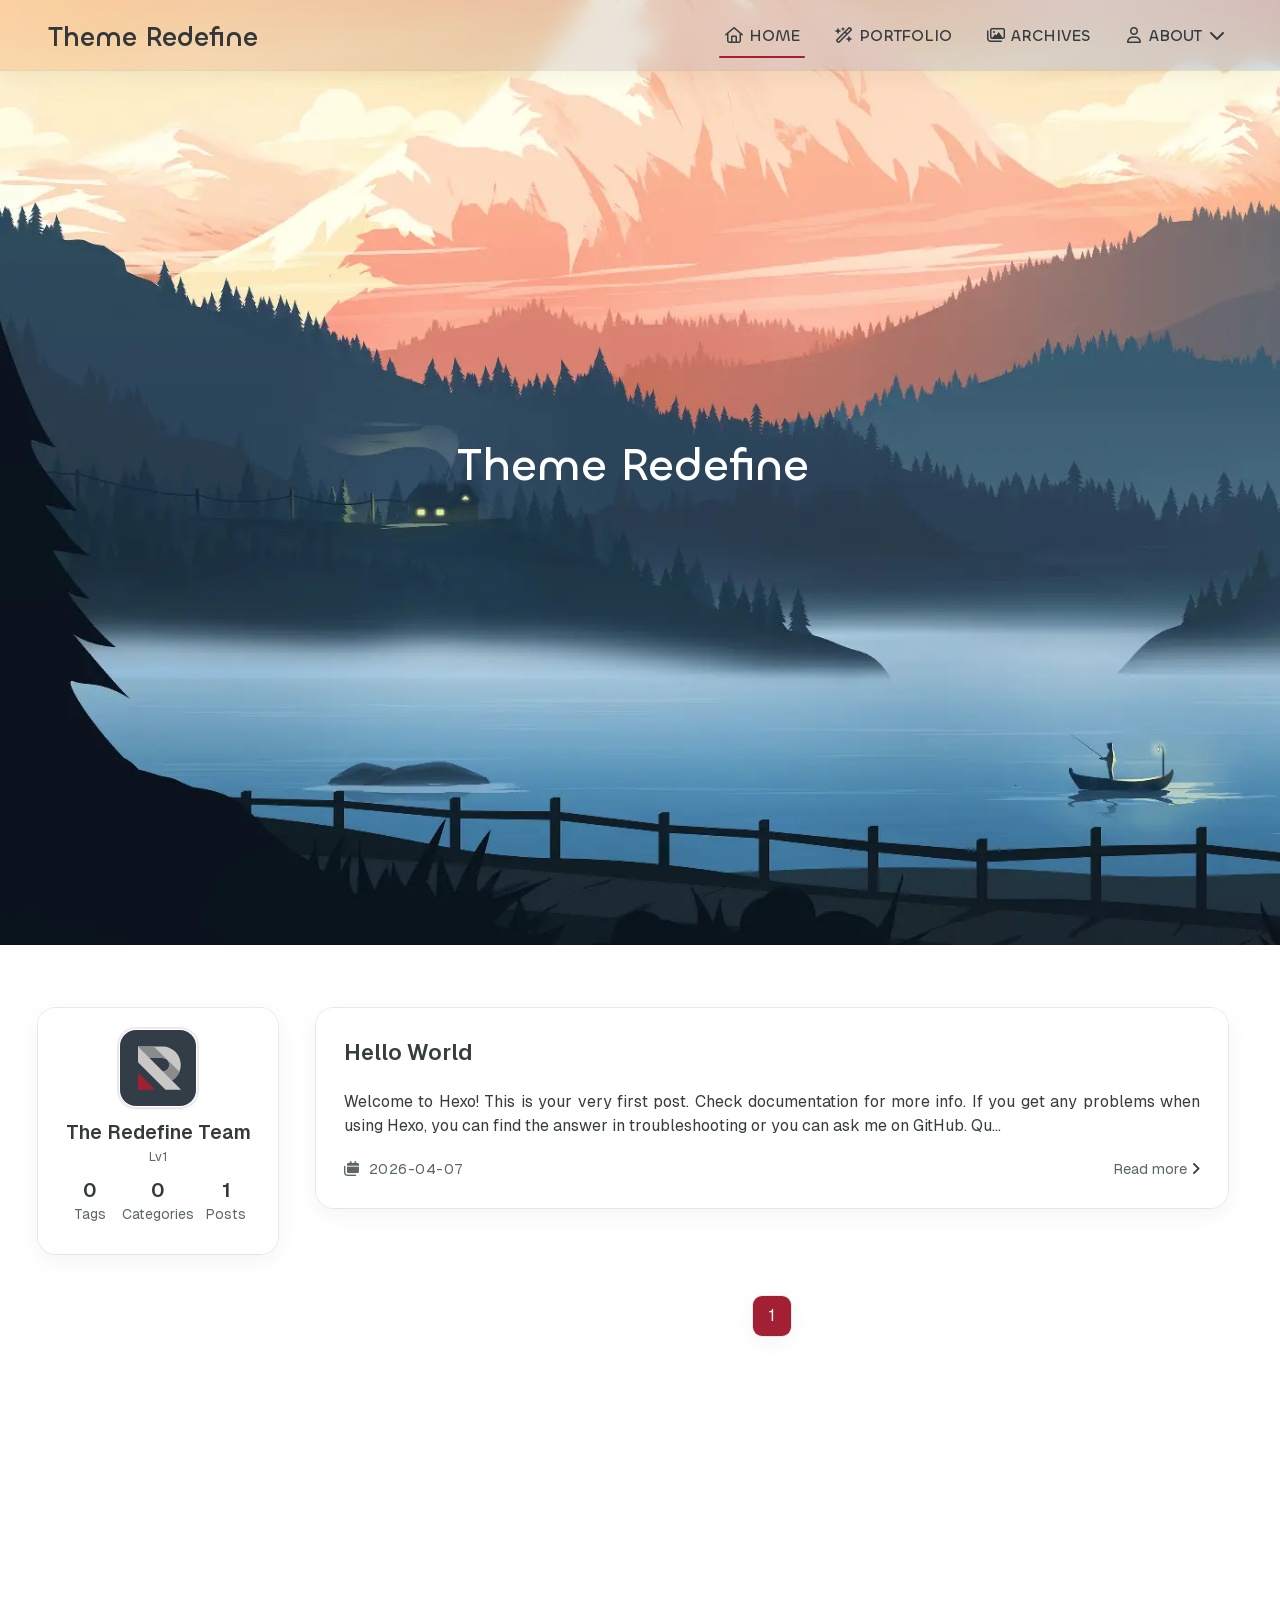
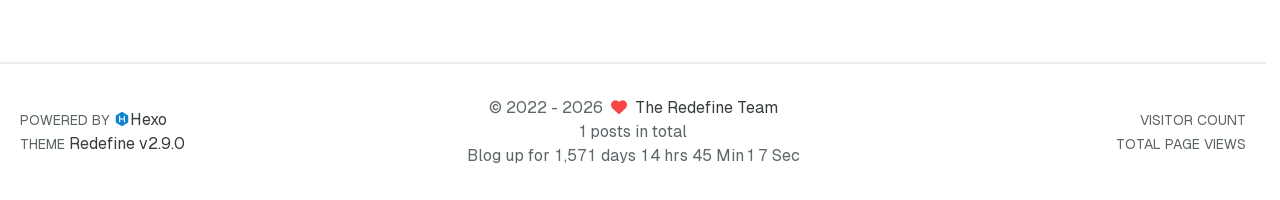
==== commit 914dcc45: "Site updated: 2026-04-07 11:53:53" ====
--- a/index.html
+++ b/index.html
@@ -144,7 +144,7 @@
 
     <script id="hexo-configurations">
     window.config = {"hostname":"auyiuyi.online","root":"/","language":"en"};
-    window.theme = {"articles":{"style":{"font_size":"16px","line_height":1.5,"image_border_radius":"14px","image_alignment":"center","image_caption":false,"link_icon":true,"delete_mask":false,"title_alignment":"left","headings_top_spacing":{"h1":"3.2rem","h2":"2.4rem","h3":"1.9rem","h4":"1.6rem","h5":"1.4rem","h6":"1.3rem"}},"word_count":{"enable":true,"count":true,"min2read":true},"author_label":{"enable":true,"auto":false,"list":[]},"code_block":{"copy":true,"style":"mac","highlight_theme":{"light":"github","dark":"vs2015"},"font":{"enable":false,"family":null,"url":null}},"toc":{"enable":true,"max_depth":3,"number":false,"expand":true,"init_open":true},"copyright":{"enable":true,"default":"cc_by_nc_sa"},"lazyload":true,"pangu_js":false,"recommendation":{"enable":false,"title":"推荐阅读","limit":3,"mobile_limit":2,"placeholder":"/images/wallhaven-wqery6-light.webp","skip_dirs":[]}},"colors":{"primary":"#A31F34","secondary":null,"default_mode":"light"},"global":{"fonts":{"chinese":{"enable":false,"family":null,"url":null},"english":{"enable":false,"family":null,"url":null},"title":{"enable":false,"family":null,"url":null}},"content_max_width":"1000px","sidebar_width":"210px","hover":{"shadow":true,"scale":false},"scroll_progress":{"bar":false,"percentage":true},"website_counter":{"url":"https://cn.vercount.one/js","enable":true,"site_pv":true,"site_uv":true,"post_pv":true},"single_page":true,"preloader":{"enable":false,"custom_message":null},"side_tools":{"gear_rotation":true,"auto_expand":false},"open_graph":{"enable":true,"image":"/images/redefine-og.webp","description":"Hexo Theme Redefine, Redefine Your Hexo Journey."},"google_analytics":{"enable":false,"id":null}},"home_banner":{"enable":true,"style":"fixed","image":{"light":"/images/wallhaven-wqery6-light.webp","dark":"/images/wallhaven-wqery6-dark.webp"},"title":"Theme Redefine","subtitle":{"text":[],"hitokoto":{"enable":false,"show_author":false,"api":"https://v1.hitokoto.cn"},"typing_speed":100,"backing_speed":80,"starting_delay":500,"backing_delay":1500,"loop":true,"smart_backspace":true},"text_color":{"light":"#fff","dark":"#d1d1b6"},"text_style":{"title_size":"2.8rem","subtitle_size":"1.5rem","line_height":1.2},"custom_font":{"enable":false,"family":null,"url":null},"social_links":{"enable":false,"style":"default","links":[{"icon":"fa-brands fa-github","url":null},{"icon":"fa-brands fa-twitter","url":null},{"icon":"fa-solid fa-at","url":"you@example.com"},{"icon":"fa-brands fa-telegram","url":null},{"icon":"/images/custom-icon.svg","url":null}],"qrs":[{"icon":"fa-brands fa-weixin","qr":null},{"icon":"/images/custom-icon.svg","qr":null}]}},"plugins":{"feed":{"enable":false},"aplayer":{"enable":false,"type":"fixed","audios":[{"name":null,"artist":null,"url":null,"cover":null,"lrc":null}]},"mermaid":{"enable":false,"version":"11.4.1","theme":{"light":"default","dark":"dark"}}},"version":"2.9.0","navbar":{"auto_hide":false,"color":{"left":"#f78736","right":"#367df7","transparency":35},"width":{"home":"1200px","pages":"1000px"},"links":{"Home":{"path":"/","icon":"fa-regular fa-house"}},"search":{"enable":false,"preload":true}},"page_templates":{"friends_column":2,"tags_style":"blur","masonry":{"batch_size":12,"initial_batch_size":24}},"home":{"sidebar":{"enable":true,"position":"left","first_item":"menu","announcement":null,"show_on_mobile":true,"links":null},"article_date_format":"auto","excerpt_length":200,"categories":{"enable":true,"limit":3},"tags":{"enable":true,"limit":3}},"footer":{"runtime":true,"icon":"<i class=\"fa-solid fa-heart fa-beat\" style=\"--fa-animation-duration: 0.5s; color: #f54545\"></i>","start":"2022/8/17 11:45:14","statistics":true,"customize":null,"icp":{"enable":false,"number":null,"url":null}},"footerStart":"2022/8/17 11:45:14","mermaid":{"style":{"light":"default","dark":"dark"}}};
+    window.theme = {"articles":{"style":{"font_size":"16px","line_height":1.5,"image_border_radius":"14px","image_alignment":"center","image_caption":false,"link_icon":true,"delete_mask":false,"title_alignment":"left","headings_top_spacing":{"h1":"3.2rem","h2":"2.4rem","h3":"1.9rem","h4":"1.6rem","h5":"1.4rem","h6":"1.3rem"}},"word_count":{"enable":true,"count":true,"min2read":true},"author_label":{"enable":true,"auto":false,"list":[]},"code_block":{"copy":true,"style":"mac","highlight_theme":{"light":"github","dark":"vs2015"},"font":{"enable":false,"family":null,"url":null}},"toc":{"enable":true,"max_depth":3,"number":false,"expand":true,"init_open":true},"copyright":{"enable":true,"default":"cc_by_nc_sa"},"lazyload":true,"pangu_js":false,"recommendation":{"enable":false,"title":"推荐阅读","limit":3,"mobile_limit":2,"placeholder":"/images/wallhaven-wqery6-light.webp","skip_dirs":[]}},"colors":{"primary":"#A31F34","secondary":null,"default_mode":"light"},"global":{"fonts":{"chinese":{"enable":false,"family":null,"url":null},"english":{"enable":false,"family":null,"url":null},"title":{"enable":false,"family":null,"url":null}},"content_max_width":"1000px","sidebar_width":"210px","hover":{"shadow":true,"scale":false},"scroll_progress":{"bar":false,"percentage":true},"website_counter":{"url":"https://cn.vercount.one/js","enable":true,"site_pv":true,"site_uv":true,"post_pv":true},"single_page":true,"preloader":{"enable":false,"custom_message":null},"side_tools":{"gear_rotation":true,"auto_expand":false},"open_graph":{"enable":true,"image":"/images/redefine-og.webp","description":"Hexo Theme Redefine, Redefine Your Hexo Journey."},"google_analytics":{"enable":false,"id":null}},"home_banner":{"enable":true,"style":"fixed","image":{"light":"/images/wallhaven-wqery6-light.webp","dark":"/images/wallhaven-wqery6-dark.webp"},"title":"Theme Redefine","subtitle":{"text":[],"hitokoto":{"enable":false,"show_author":false,"api":"https://v1.hitokoto.cn"},"typing_speed":100,"backing_speed":80,"starting_delay":500,"backing_delay":1500,"loop":true,"smart_backspace":true},"text_color":{"light":"#fff","dark":"#d1d1b6"},"text_style":{"title_size":"2.8rem","subtitle_size":"1.5rem","line_height":1.2},"custom_font":{"enable":false,"family":null,"url":null},"social_links":{"enable":false,"style":"default","links":[{"icon":"fa-brands fa-github","url":null},{"icon":"fa-brands fa-twitter","url":null},{"icon":"fa-solid fa-at","url":"you@example.com"},{"icon":"fa-brands fa-telegram","url":null},{"icon":"/images/custom-icon.svg","url":null}],"qrs":[{"icon":"fa-brands fa-weixin","qr":null},{"icon":"/images/custom-icon.svg","qr":null}]}},"plugins":{"feed":{"enable":false},"aplayer":{"enable":false,"type":"fixed","audios":[{"name":null,"artist":null,"url":null,"cover":null,"lrc":null}]},"mermaid":{"enable":false,"version":"11.4.1","theme":{"light":"default","dark":"dark"}}},"version":"2.9.0","navbar":{"auto_hide":false,"color":{"left":"#f78736","right":"#367df7","transparency":35},"width":{"home":"100%","pages":"1200px"},"links":{"Home":{"path":"/","icon":"fa-regular fa-house"},"Portfolio":{"path":"/gallery/","icon":"fa-regular fa-wand-magic-sparkles"},"Archives":{"path":"/archives/","icon":"fa-regular fa-images"},"About":{"icon":"fa-regular fa-user","submenus":{"Me":"/about","Instagram":"https://instagram.com/auyuyi.art","Twitter":"https://twitter.com/auyuyi","Contact":"/contact"}}},"search":{"enable":false,"preload":true}},"page_templates":{"friends_column":2,"tags_style":"blur","masonry":{"batch_size":12,"initial_batch_size":24}},"home":{"sidebar":{"enable":true,"position":"left","first_item":"menu","announcement":null,"show_on_mobile":true,"links":null},"article_date_format":"auto","excerpt_length":200,"categories":{"enable":true,"limit":3},"tags":{"enable":true,"limit":3}},"footer":{"runtime":true,"icon":"<i class=\"fa-solid fa-heart fa-beat\" style=\"--fa-animation-duration: 0.5s; color: #f54545\"></i>","start":"2022/8/17 11:45:14","statistics":true,"customize":null,"icp":{"enable":false,"number":null,"url":null}},"footerStart":"2022/8/17 11:45:14","mermaid":{"style":{"light":"default","dark":"dark"}}};
     window.lang_ago = {"second":"%s seconds ago","minute":"%s minutes ago","hour":"%s hours ago","day":"%s days ago","week":"%s weeks ago","month":"%s months ago","year":"%s years ago"};
     window.i18n = {"search":"Search...","toc":"On this page","prev":"Prev","next":"Next","prev_posts":"Prev posts","next_posts":"Next posts","page":"Page %d","recent_posts":"Recent Posts","share":"Share","powered_by":"POWERED BY %s","theme":"THEME","rss_feed":"RSS Feed","category":"Category","categories":"Categories","tag":"Tag","tags":"Tags","post":"Post","posts":"Posts","tagcloud":"Tag Cloud","comment":"Comment","comments":"Comments","home":"Home","archive":"Archive","archives":"Archives","top":"TOP","sticky":"Sticky","go-back-home":"Go Back Home","masonry_loading":"Loading photos...","image_viewer":"Image viewer","close":"Close","exif":{"title":"EXIF","cards":{"camera":"Camera","lens":"Lens","exposure":"Exposure","other":"Other"},"fields":{"make":"Brand","model":"Model","date_taken":"Date taken","lens_model":"Lens","focal_length":"Focal length","focus_mode":"Focus mode","shutter":"Shutter","aperture":"Aperture","iso":"ISO","exposure_program":"Exposure program","exposure_compensation":"Exposure compensation","metering_mode":"Metering mode","flash":"Flash","white_balance":"White balance","latitude":"Latitude","longitude":"Longitude","altitude":"Altitude"},"status":{"loading":"Loading...","no_exif":"No EXIF available","library_missing":"EXIF library not loaded","image_source_missing":"Image source unavailable","unavailable":"EXIF unavailable (blocked by CORS or missing metadata)","flag_unavailable":"EXIF unavailable"}},"about":"About","changelog":"Changelog","links":"Links","link":"Link","friends":"Friends","friend":"Friend","timeline":"Timeline","shuoshuo":"Shuoshuo","bookmarks":"Bookmarks","site_uv":"VISITOR COUNT","site_pv":"TOTAL PAGE VIEWS","read_more":"Read more","wordcount":"Words","min2read":"Mins","status":"Status","runtime":"Blog up for","days":"days","hours":"hrs","minutes":"Min","seconds":"Sec","optimized_by":"and Optimized by Evan","rights":"All Rights Reserved","site_posts":"%s posts in total","site_wordcount":"%s words in total","copyright":{"author":"Author","title":"Title","link":"Link","create_time":"Created at","update_time":"Updated at","license_title":"License","license_content":"This work is licensed under %s.","all_rights_reserved":"All Rights Reserved &#169; %s","public_domain":"This work is in the public domain."},"ago":{"second":"%s seconds ago","minute":"%s minutes ago","hour":"%s hours ago","day":"%s days ago","week":"%s weeks ago","month":"%s months ago","year":"%s years ago"},"create_time":"Created","update_time":"Updated","expired":"This post is written %s days ago, and the content may not be up to date."};
     window.data = {"masonry":false};
@@ -301,6 +301,85 @@
                                 
                             </li>
                     
+                        
+                            
+
+                            <li class="navbar-item">
+                                <!-- Menu -->
+                                <a class=""
+                                   href="/gallery/"
+                                        >
+                                    <i class="fa-regular fa-wand-magic-sparkles fa-fw"></i>
+                                    PORTFOLIO
+                                    
+                                </a>
+
+                                <!-- Submenu -->
+                                
+                            </li>
+                    
+                        
+                            
+
+                            <li class="navbar-item">
+                                <!-- Menu -->
+                                <a class=""
+                                   href="/archives/"
+                                        >
+                                    <i class="fa-regular fa-images fa-fw"></i>
+                                    ARCHIVES
+                                    
+                                </a>
+
+                                <!-- Submenu -->
+                                
+                            </li>
+                    
+                        
+                            
+
+                            <li class="navbar-item">
+                                <!-- Menu -->
+                                <a class="has-dropdown"
+                                   href="#"
+                                        onClick=&#34;return false;&#34;>
+                                    <i class="fa-regular fa-user fa-fw"></i>
+                                    ABOUT
+                                    <i class="fa-solid fa-chevron-down fa-fw"></i>
+                                </a>
+
+                                <!-- Submenu -->
+                                
+                                    <ul class="sub-menu">
+                                        
+                                            <li>
+                                                <a href="/about">
+                                                    ME
+                                                </a>
+                                            </li>
+                                        
+                                            <li>
+                                                <a target="_blank" rel="noopener" href="https://instagram.com/auyuyi.art">
+                                                    INSTAGRAM
+                                                </a>
+                                            </li>
+                                        
+                                            <li>
+                                                <a target="_blank" rel="noopener" href="https://twitter.com/auyuyi">
+                                                    TWITTER
+                                                </a>
+                                            </li>
+                                        
+                                            <li>
+                                                <a href="/contact">
+                                                    CONTACT
+                                                </a>
+                                            </li>
+                                        
+                                    </ul>
+                                
+                            </li>
+                    
                     
                 </ul>
             </div>
@@ -335,6 +414,90 @@
                         </a>
                         
 
+                        
+                    </li>
+            
+                
+                    
+
+                    <li class="drawer-navbar-item text-base my-1.5 flex flex-col w-full">
+                        
+                        <a class="py-1.5 px-2 flex flex-row items-center justify-between gap-1 hover:!text-primary active:!text-primary text-2xl font-semibold group border-b border-border-color hover:border-primary w-full "
+                           href="/gallery/"
+                        >
+                            <span>
+                                PORTFOLIO
+                            </span>
+                            
+                                <i class="fa-regular fa-wand-magic-sparkles fa-sm fa-fw"></i>
+                            
+                        </a>
+                        
+
+                        
+                    </li>
+            
+                
+                    
+
+                    <li class="drawer-navbar-item text-base my-1.5 flex flex-col w-full">
+                        
+                        <a class="py-1.5 px-2 flex flex-row items-center justify-between gap-1 hover:!text-primary active:!text-primary text-2xl font-semibold group border-b border-border-color hover:border-primary w-full "
+                           href="/archives/"
+                        >
+                            <span>
+                                ARCHIVES
+                            </span>
+                            
+                                <i class="fa-regular fa-images fa-sm fa-fw"></i>
+                            
+                        </a>
+                        
+
+                        
+                    </li>
+            
+                
+                    
+
+                    <li class="drawer-navbar-item-sub text-base my-1.5 flex flex-col w-full">
+                        
+                        <div class="py-1.5 px-2 flex flex-row items-center justify-between gap-1 hover:!text-primary active:!text-primary cursor-pointer text-2xl font-semibold group border-b border-border-color hover:border-primary w-full active"
+                             navbar-data-toggle="submenu-About"
+                        >
+                            <span>
+                                ABOUT
+                            </span>
+                            
+                                <i class="fa-solid fa-chevron-right fa-sm fa-fw transition-all"></i>
+                            
+                        </div>
+                        
+
+                        
+                            <div class="flex-col items-start px-2 py-2 hidden" data-target="submenu-About">
+                                
+                                    <div class="drawer-navbar-item text-base flex flex-col justify-center items-start hover:underline active:underline hover:underline-offset-1 rounded-3xl">
+                                        <a class=" text-third-text-color text-xl"
+                                           href="/about">ME</a>
+                                    </div>
+                                
+                                    <div class="drawer-navbar-item text-base flex flex-col justify-center items-start hover:underline active:underline hover:underline-offset-1 rounded-3xl">
+                                        <a class=" text-third-text-color text-xl"
+                                           target="_blank" rel="noopener" href="https://instagram.com/auyuyi.art">INSTAGRAM</a>
+                                    </div>
+                                
+                                    <div class="drawer-navbar-item text-base flex flex-col justify-center items-start hover:underline active:underline hover:underline-offset-1 rounded-3xl">
+                                        <a class=" text-third-text-color text-xl"
+                                           target="_blank" rel="noopener" href="https://twitter.com/auyuyi">TWITTER</a>
+                                    </div>
+                                
+                                    <div class="drawer-navbar-item text-base flex flex-col justify-center items-start hover:underline active:underline hover:underline-offset-1 rounded-3xl">
+                                        <a class=" text-third-text-color text-xl"
+                                           href="/contact">CONTACT</a>
+                                    </div>
+                                
+                            </div>
                         
                     </li>
             
--- a/css/style.css
+++ b/css/style.css
@@ -1776,7 +1776,7 @@
   position: relative;
   height: 100%;
   width: 100%;
-  max-width: 1000px;
+  max-width: 1200px;
   display: flex;
   flex-direction: row;
   justify-content: space-between;
@@ -1785,7 +1785,7 @@
   transition: max-width 0.3s ease;
 }
 .navbar-container .navbar-content.has-home-banner {
-  max-width: 1200px;
+  max-width: 100%;
 }
 .navbar-container .navbar-content .left {
   display: flex;
@@ -2079,7 +2079,7 @@
   transition: max-width 0.3s ease-out;
 }
 html.is-animating .transition-navbar {
-  max-width: 1000px !important;
+  max-width: 1200px !important;
   transition: max-width 0.2s ease-out;
 }
 .page-template-container {
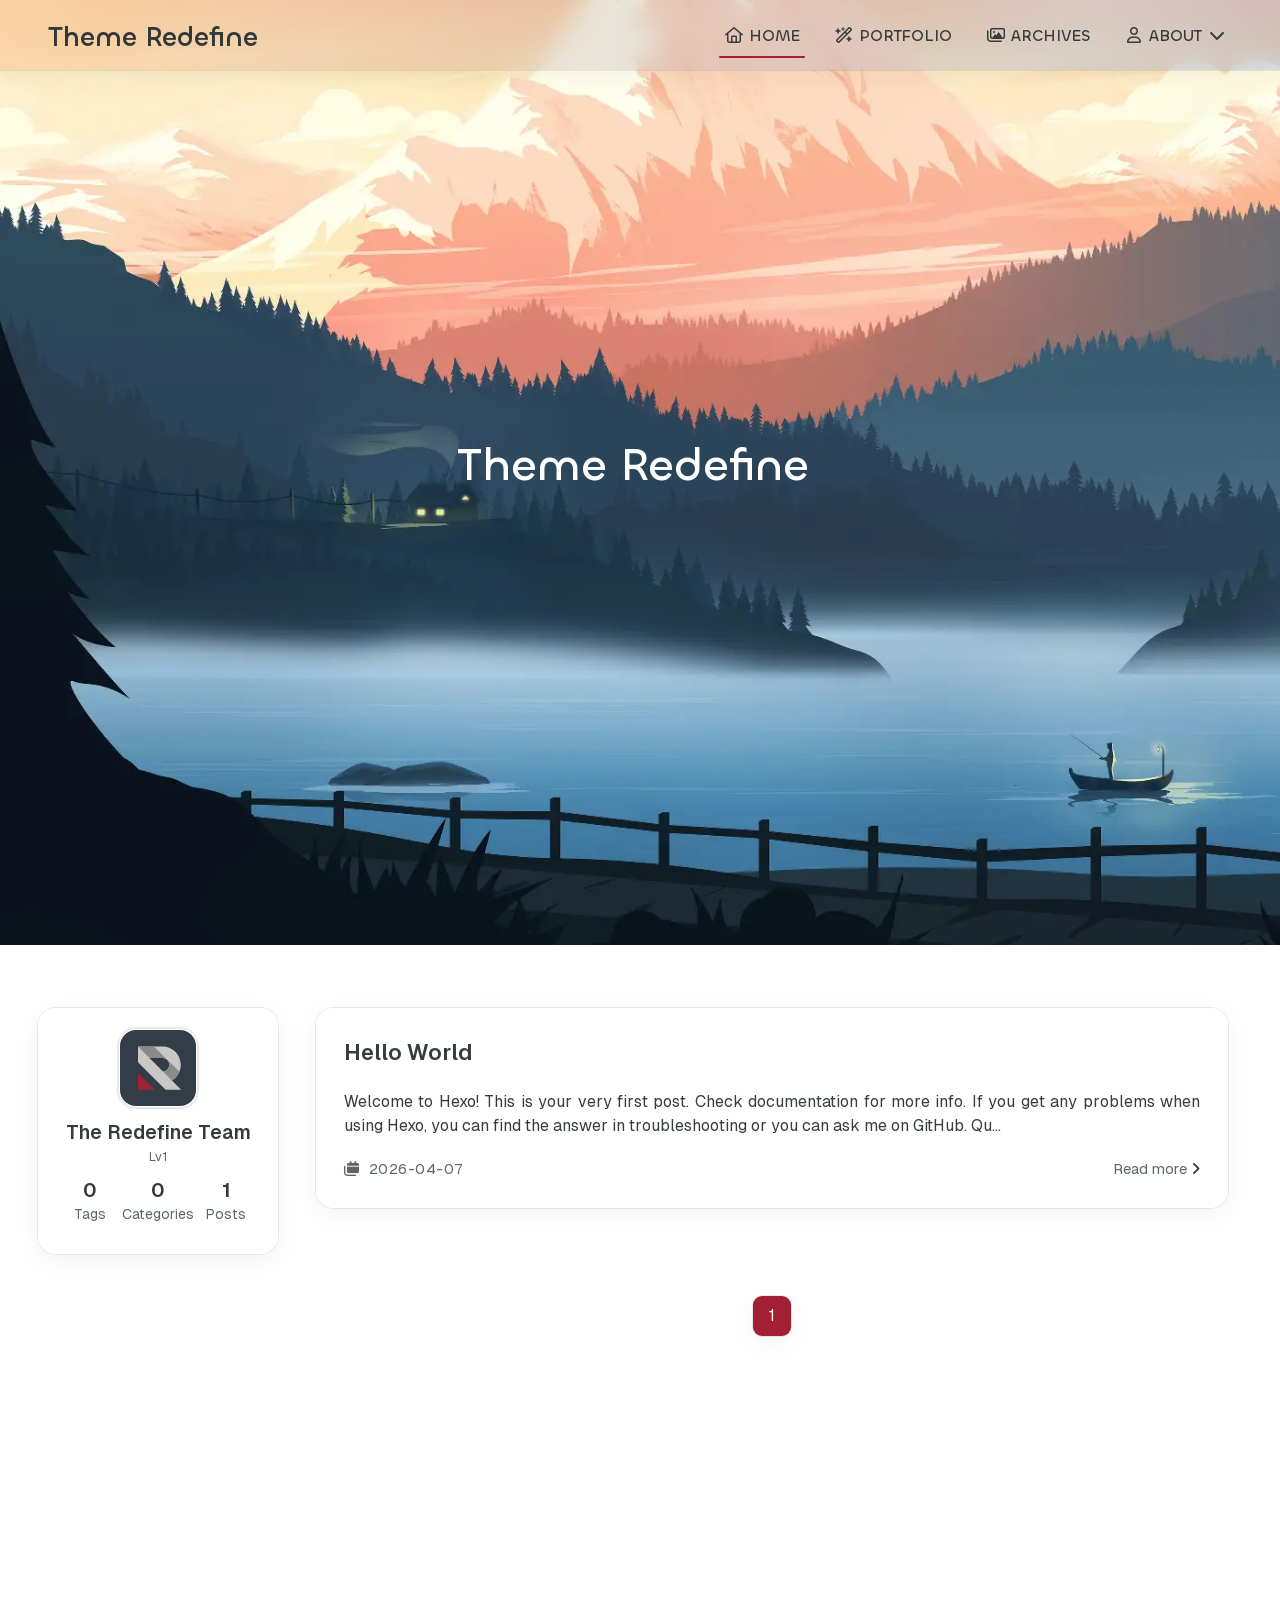
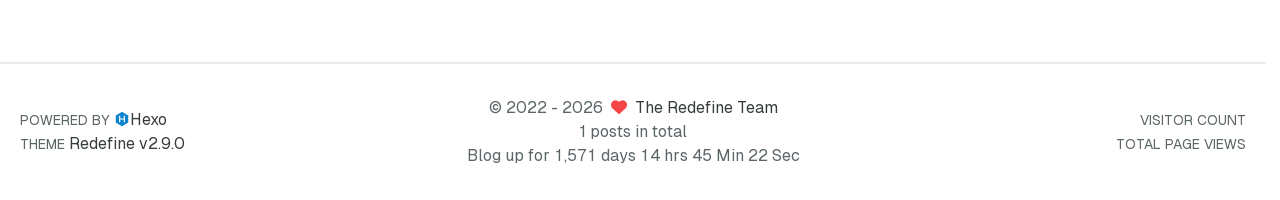
==== commit 8a8a6a08: "Site updated: 2026-04-07 21:23:04" ====
--- a/index.html
+++ b/index.html
@@ -144,7 +144,7 @@
 
     <script id="hexo-configurations">
     window.config = {"hostname":"auyiuyi.online","root":"/","language":"en"};
-    window.theme = {"articles":{"style":{"font_size":"16px","line_height":1.5,"image_border_radius":"14px","image_alignment":"center","image_caption":false,"link_icon":true,"delete_mask":false,"title_alignment":"left","headings_top_spacing":{"h1":"3.2rem","h2":"2.4rem","h3":"1.9rem","h4":"1.6rem","h5":"1.4rem","h6":"1.3rem"}},"word_count":{"enable":true,"count":true,"min2read":true},"author_label":{"enable":true,"auto":false,"list":[]},"code_block":{"copy":true,"style":"mac","highlight_theme":{"light":"github","dark":"vs2015"},"font":{"enable":false,"family":null,"url":null}},"toc":{"enable":true,"max_depth":3,"number":false,"expand":true,"init_open":true},"copyright":{"enable":true,"default":"cc_by_nc_sa"},"lazyload":true,"pangu_js":false,"recommendation":{"enable":false,"title":"推荐阅读","limit":3,"mobile_limit":2,"placeholder":"/images/wallhaven-wqery6-light.webp","skip_dirs":[]}},"colors":{"primary":"#A31F34","secondary":null,"default_mode":"light"},"global":{"fonts":{"chinese":{"enable":false,"family":null,"url":null},"english":{"enable":false,"family":null,"url":null},"title":{"enable":false,"family":null,"url":null}},"content_max_width":"1000px","sidebar_width":"210px","hover":{"shadow":true,"scale":false},"scroll_progress":{"bar":false,"percentage":true},"website_counter":{"url":"https://cn.vercount.one/js","enable":true,"site_pv":true,"site_uv":true,"post_pv":true},"single_page":true,"preloader":{"enable":false,"custom_message":null},"side_tools":{"gear_rotation":true,"auto_expand":false},"open_graph":{"enable":true,"image":"/images/redefine-og.webp","description":"Hexo Theme Redefine, Redefine Your Hexo Journey."},"google_analytics":{"enable":false,"id":null}},"home_banner":{"enable":true,"style":"fixed","image":{"light":"/images/wallhaven-wqery6-light.webp","dark":"/images/wallhaven-wqery6-dark.webp"},"title":"Theme Redefine","subtitle":{"text":[],"hitokoto":{"enable":false,"show_author":false,"api":"https://v1.hitokoto.cn"},"typing_speed":100,"backing_speed":80,"starting_delay":500,"backing_delay":1500,"loop":true,"smart_backspace":true},"text_color":{"light":"#fff","dark":"#d1d1b6"},"text_style":{"title_size":"2.8rem","subtitle_size":"1.5rem","line_height":1.2},"custom_font":{"enable":false,"family":null,"url":null},"social_links":{"enable":false,"style":"default","links":[{"icon":"fa-brands fa-github","url":null},{"icon":"fa-brands fa-twitter","url":null},{"icon":"fa-solid fa-at","url":"you@example.com"},{"icon":"fa-brands fa-telegram","url":null},{"icon":"/images/custom-icon.svg","url":null}],"qrs":[{"icon":"fa-brands fa-weixin","qr":null},{"icon":"/images/custom-icon.svg","qr":null}]}},"plugins":{"feed":{"enable":false},"aplayer":{"enable":false,"type":"fixed","audios":[{"name":null,"artist":null,"url":null,"cover":null,"lrc":null}]},"mermaid":{"enable":false,"version":"11.4.1","theme":{"light":"default","dark":"dark"}}},"version":"2.9.0","navbar":{"auto_hide":false,"color":{"left":"#f78736","right":"#367df7","transparency":35},"width":{"home":"100%","pages":"1200px"},"links":{"Home":{"path":"/","icon":"fa-regular fa-house"},"Portfolio":{"path":"/gallery/","icon":"fa-regular fa-wand-magic-sparkles"},"Archives":{"path":"/archives/","icon":"fa-regular fa-images"},"About":{"icon":"fa-regular fa-user","submenus":{"Me":"/about","Instagram":"https://instagram.com/auyuyi.art","Twitter":"https://twitter.com/auyuyi","Contact":"/contact"}}},"search":{"enable":false,"preload":true}},"page_templates":{"friends_column":2,"tags_style":"blur","masonry":{"batch_size":12,"initial_batch_size":24}},"home":{"sidebar":{"enable":true,"position":"left","first_item":"menu","announcement":null,"show_on_mobile":true,"links":null},"article_date_format":"auto","excerpt_length":200,"categories":{"enable":true,"limit":3},"tags":{"enable":true,"limit":3}},"footer":{"runtime":true,"icon":"<i class=\"fa-solid fa-heart fa-beat\" style=\"--fa-animation-duration: 0.5s; color: #f54545\"></i>","start":"2022/8/17 11:45:14","statistics":true,"customize":null,"icp":{"enable":false,"number":null,"url":null}},"footerStart":"2022/8/17 11:45:14","mermaid":{"style":{"light":"default","dark":"dark"}}};
+    window.theme = {"articles":{"style":{"font_size":"16px","line_height":1.5,"image_border_radius":"14px","image_alignment":"center","image_caption":false,"link_icon":true,"delete_mask":false,"title_alignment":"left","headings_top_spacing":{"h1":"3.2rem","h2":"2.4rem","h3":"1.9rem","h4":"1.6rem","h5":"1.4rem","h6":"1.3rem"}},"word_count":{"enable":true,"count":true,"min2read":true},"author_label":{"enable":true,"auto":false,"list":[]},"code_block":{"copy":true,"style":"mac","highlight_theme":{"light":"github","dark":"vs2015"},"font":{"enable":false,"family":null,"url":null}},"toc":{"enable":true,"max_depth":3,"number":false,"expand":true,"init_open":true},"copyright":{"enable":true,"default":"cc_by_nc_sa"},"lazyload":true,"pangu_js":false,"recommendation":{"enable":false,"title":"recommendation","limit":3,"mobile_limit":2,"placeholder":"/images/wallhaven-wqery6-light.webp","skip_dirs":[]}},"colors":{"primary":"#A31F34","secondary":null,"default_mode":"light"},"global":{"fonts":{"chinese":{"enable":false,"family":null,"url":null},"english":{"enable":false,"family":null,"url":null},"title":{"enable":false,"family":null,"url":null}},"content_max_width":"1000px","sidebar_width":"210px","hover":{"shadow":true,"scale":false},"scroll_progress":{"bar":false,"percentage":true},"website_counter":{"url":"https://cn.vercount.one/js","enable":true,"site_pv":true,"site_uv":true,"post_pv":true},"single_page":true,"preloader":{"enable":false,"custom_message":null},"side_tools":{"gear_rotation":true,"auto_expand":false},"open_graph":{"enable":true,"image":"/images/redefine-og.webp","description":"Hexo Theme Redefine, Redefine Your Hexo Journey."},"google_analytics":{"enable":false,"id":null}},"home_banner":{"enable":true,"style":"fixed","image":{"light":"/images/wallhaven-wqery6-light.webp","dark":"/images/wallhaven-wqery6-dark.webp"},"title":"Theme Redefine","subtitle":{"text":[],"hitokoto":{"enable":false,"show_author":false,"api":"https://v1.hitokoto.cn"},"typing_speed":100,"backing_speed":80,"starting_delay":500,"backing_delay":1500,"loop":true,"smart_backspace":true},"text_color":{"light":"#fff","dark":"#d1d1b6"},"text_style":{"title_size":"2.8rem","subtitle_size":"1.5rem","line_height":1.2},"custom_font":{"enable":false,"family":null,"url":null},"social_links":{"enable":false,"style":"default","links":[{"icon":"fa-brands fa-github","url":null},{"icon":"fa-brands fa-twitter","url":null},{"icon":"fa-solid fa-at","url":"you@example.com"},{"icon":"fa-brands fa-telegram","url":null},{"icon":"/images/custom-icon.svg","url":null}],"qrs":[{"icon":"fa-brands fa-weixin","qr":null},{"icon":"/images/custom-icon.svg","qr":null}]}},"plugins":{"feed":{"enable":false},"aplayer":{"enable":false,"type":"fixed","audios":[{"name":null,"artist":null,"url":null,"cover":null,"lrc":null}]},"mermaid":{"enable":false,"version":"11.4.1","theme":{"light":"default","dark":"dark"}}},"version":"2.9.0","navbar":{"auto_hide":false,"color":{"left":"#f78736","right":"#367df7","transparency":35},"width":{"home":"100%","pages":"1200px"},"links":{"Home":{"path":"/","icon":"fa-regular fa-house"},"Portfolio":{"path":"/gallery/","icon":"fa-regular fa-wand-magic-sparkles"},"Archives":{"path":"/archives/","icon":"fa-regular fa-images"},"About":{"icon":"fa-regular fa-user","submenus":{"Me":"/about","Contact":"/contact"}}},"search":{"enable":false,"preload":true}},"page_templates":{"friends_column":2,"tags_style":"blur","masonry":{"batch_size":12,"initial_batch_size":24}},"home":{"sidebar":{"enable":true,"position":"left","first_item":"menu","announcement":null,"show_on_mobile":true,"links":null},"article_date_format":"auto","excerpt_length":200,"categories":{"enable":true,"limit":3},"tags":{"enable":true,"limit":3}},"footer":{"runtime":true,"icon":"<i class=\"fa-solid fa-heart fa-beat\" style=\"--fa-animation-duration: 0.5s; color: #f54545\"></i>","start":"2022/8/17 11:45:14","statistics":true,"customize":null,"icp":{"enable":false,"number":null,"url":null}},"footerStart":"2022/8/17 11:45:14","mermaid":{"style":{"light":"default","dark":"dark"}}};
     window.lang_ago = {"second":"%s seconds ago","minute":"%s minutes ago","hour":"%s hours ago","day":"%s days ago","week":"%s weeks ago","month":"%s months ago","year":"%s years ago"};
     window.i18n = {"search":"Search...","toc":"On this page","prev":"Prev","next":"Next","prev_posts":"Prev posts","next_posts":"Next posts","page":"Page %d","recent_posts":"Recent Posts","share":"Share","powered_by":"POWERED BY %s","theme":"THEME","rss_feed":"RSS Feed","category":"Category","categories":"Categories","tag":"Tag","tags":"Tags","post":"Post","posts":"Posts","tagcloud":"Tag Cloud","comment":"Comment","comments":"Comments","home":"Home","archive":"Archive","archives":"Archives","top":"TOP","sticky":"Sticky","go-back-home":"Go Back Home","masonry_loading":"Loading photos...","image_viewer":"Image viewer","close":"Close","exif":{"title":"EXIF","cards":{"camera":"Camera","lens":"Lens","exposure":"Exposure","other":"Other"},"fields":{"make":"Brand","model":"Model","date_taken":"Date taken","lens_model":"Lens","focal_length":"Focal length","focus_mode":"Focus mode","shutter":"Shutter","aperture":"Aperture","iso":"ISO","exposure_program":"Exposure program","exposure_compensation":"Exposure compensation","metering_mode":"Metering mode","flash":"Flash","white_balance":"White balance","latitude":"Latitude","longitude":"Longitude","altitude":"Altitude"},"status":{"loading":"Loading...","no_exif":"No EXIF available","library_missing":"EXIF library not loaded","image_source_missing":"Image source unavailable","unavailable":"EXIF unavailable (blocked by CORS or missing metadata)","flag_unavailable":"EXIF unavailable"}},"about":"About","changelog":"Changelog","links":"Links","link":"Link","friends":"Friends","friend":"Friend","timeline":"Timeline","shuoshuo":"Shuoshuo","bookmarks":"Bookmarks","site_uv":"VISITOR COUNT","site_pv":"TOTAL PAGE VIEWS","read_more":"Read more","wordcount":"Words","min2read":"Mins","status":"Status","runtime":"Blog up for","days":"days","hours":"hrs","minutes":"Min","seconds":"Sec","optimized_by":"and Optimized by Evan","rights":"All Rights Reserved","site_posts":"%s posts in total","site_wordcount":"%s words in total","copyright":{"author":"Author","title":"Title","link":"Link","create_time":"Created at","update_time":"Updated at","license_title":"License","license_content":"This work is licensed under %s.","all_rights_reserved":"All Rights Reserved &#169; %s","public_domain":"This work is in the public domain."},"ago":{"second":"%s seconds ago","minute":"%s minutes ago","hour":"%s hours ago","day":"%s days ago","week":"%s weeks ago","month":"%s months ago","year":"%s years ago"},"create_time":"Created","update_time":"Updated","expired":"This post is written %s days ago, and the content may not be up to date."};
     window.data = {"masonry":false};
@@ -359,18 +359,6 @@
                                             </li>
                                         
                                             <li>
-                                                <a target="_blank" rel="noopener" href="https://instagram.com/auyuyi.art">
-                                                    INSTAGRAM
-                                                </a>
-                                            </li>
-                                        
-                                            <li>
-                                                <a target="_blank" rel="noopener" href="https://twitter.com/auyuyi">
-                                                    TWITTER
-                                                </a>
-                                            </li>
-                                        
-                                            <li>
                                                 <a href="/contact">
                                                     CONTACT
                                                 </a>
@@ -480,16 +468,6 @@
                                     <div class="drawer-navbar-item text-base flex flex-col justify-center items-start hover:underline active:underline hover:underline-offset-1 rounded-3xl">
                                         <a class=" text-third-text-color text-xl"
                                            href="/about">ME</a>
-                                    </div>
-                                
-                                    <div class="drawer-navbar-item text-base flex flex-col justify-center items-start hover:underline active:underline hover:underline-offset-1 rounded-3xl">
-                                        <a class=" text-third-text-color text-xl"
-                                           target="_blank" rel="noopener" href="https://instagram.com/auyuyi.art">INSTAGRAM</a>
-                                    </div>
-                                
-                                    <div class="drawer-navbar-item text-base flex flex-col justify-center items-start hover:underline active:underline hover:underline-offset-1 rounded-3xl">
-                                        <a class=" text-third-text-color text-xl"
-                                           target="_blank" rel="noopener" href="https://twitter.com/auyuyi">TWITTER</a>
                                     </div>
                                 
                                     <div class="drawer-navbar-item text-base flex flex-col justify-center items-start hover:underline active:underline hover:underline-offset-1 rounded-3xl">
